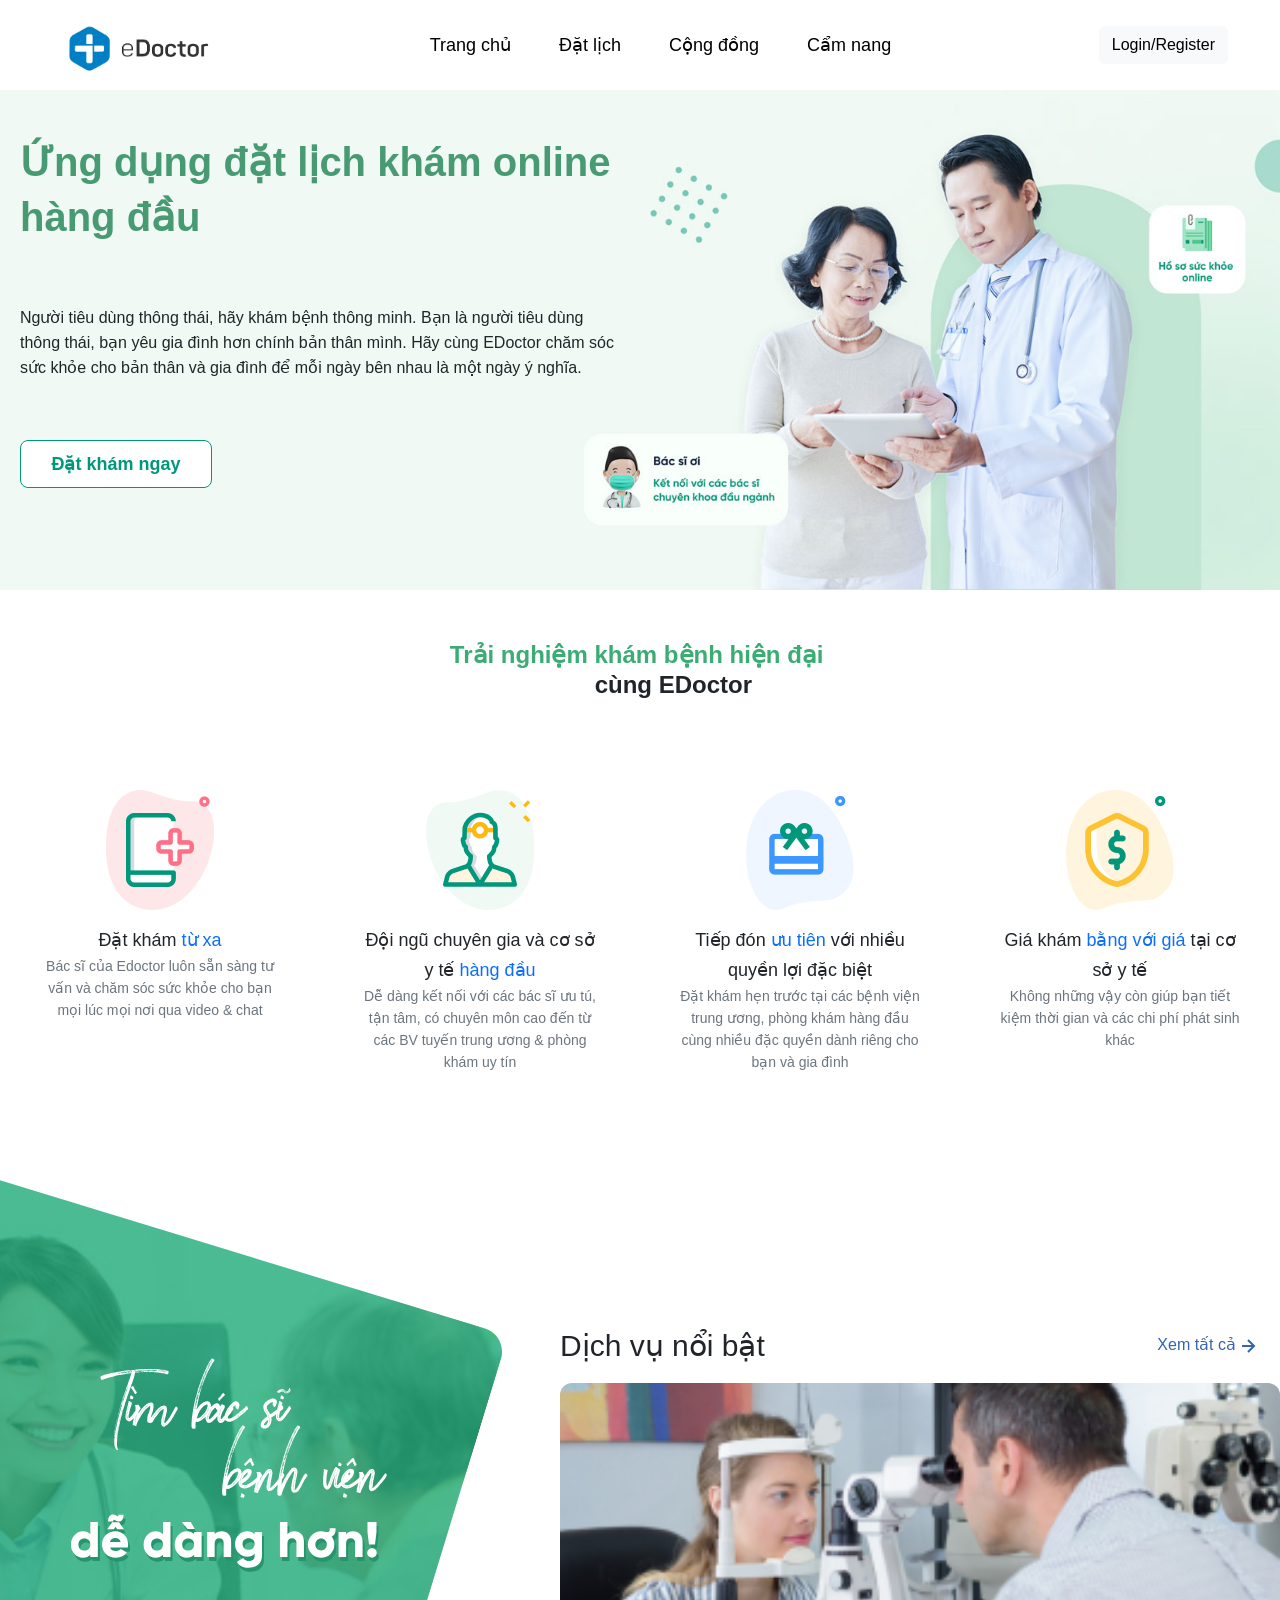
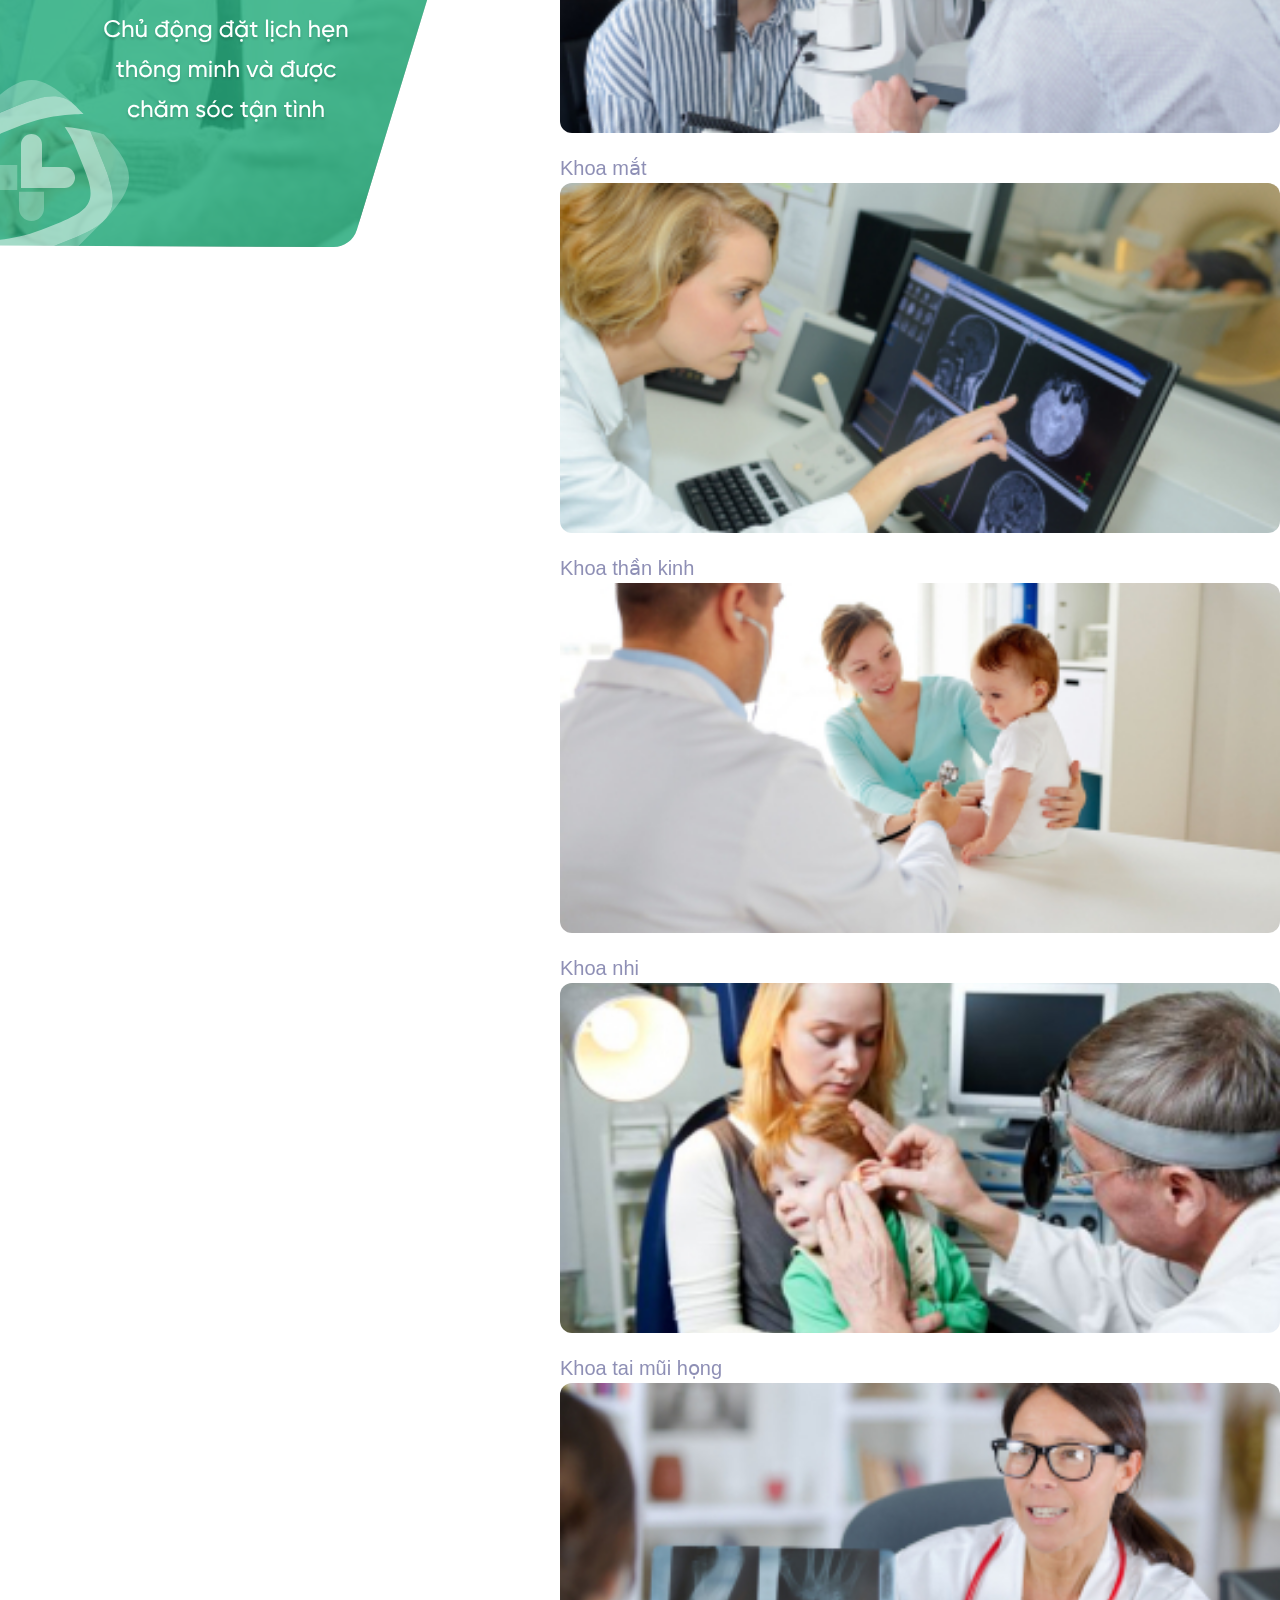
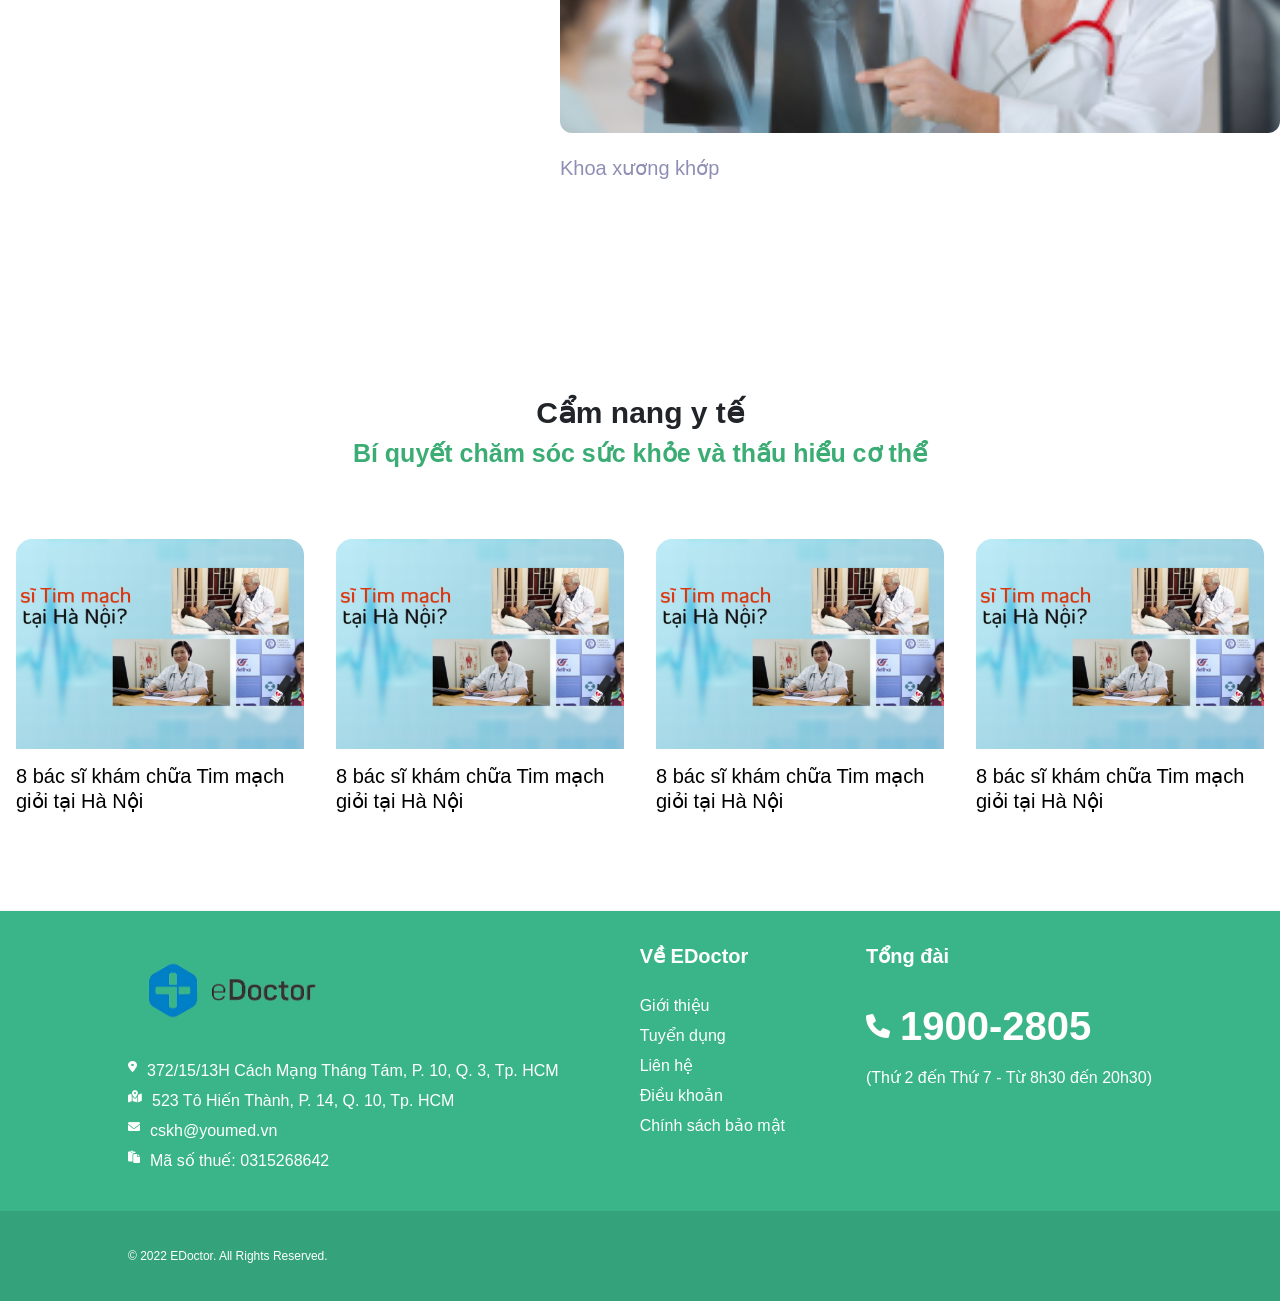
==== index.html @ 8b1d4ea9 "upload bill" ====
<!DOCTYPE html>
<html lang="en">

<head>
  <meta charset="UTF-8">
  <meta http-equiv="X-UA-Compatible" content="IE=edge">
  <meta name="viewport" content="width=device-width, initial-scale=1.0">
  <title></title>
  <link rel="stylesheet" href="">
  <link href="https://cdn.jsdelivr.net/npm/bootstrap@5.2.0-beta1/dist/css/bootstrap.min.css" rel="stylesheet"
    integrity="sha384-0evHe/X+R7YkIZDRvuzKMRqM+OrBnVFBL6DOitfPri4tjfHxaWutUpFmBp4vmVor" crossorigin="anonymous">
  <link rel="stylesheet" type="text/css" href="//cdn.jsdelivr.net/npm/slick-carousel@1.8.1/slick/slick.css" />
  <link rel="stylesheet" href="https://cdnjs.cloudflare.com/ajax/libs/font-awesome/6.0.0/css/all.min.css">
  <link rel="stylesheet" href="assets/css/style.css">
</head>


<body>

  <header>
    <nav class="navbar navbar-expand-lg navbar-dark bg-primary">
      <div class="container">
        <a class="navbar-brand" href="#"><img src="assets/images/logo.png" alt="Logo" class="img-fluid" /></a>
        <button class="navbar-toggler" type="button" data-bs-toggle="collapse" data-bs-target="#navbarNavDropdown"
          aria-controls="navbarNavDropdown" aria-expanded="false" aria-label="Toggle navigation">
          <span class="navbar-toggler-icon"></span>
        </button>
        <div class="collapse navbar-collapse" id="navbarNavDropdown">
          <ul class="navbar-nav mx-auto">
            <li class="nav-item">
              <a class="nav-link" href="index.html">Trang chủ</a>
            </li>
            <li class="nav-item">
              <a href="#myModal" role="button" class="nav-link btn" data-bs-toggle="modal">Đặt lịch</a>
            </li>
            <li class="nav-item">
              <a class="nav-link" href="#">Cộng đồng</a>
            </li>
            <li class="nav-item">
              <a class="nav-link" href="news.html">Cẩm nang</a>
            </li>
          </ul>
          <div class="d-flex">

            <button type="button" class="btn btn-light ms-3 btn-success d-table my-5 mx-auto" data-bs-toggle="modal"
              data-bs-target="#ModalForm">
              Login/Register
            </button>


            <!-- Modal Form -->
            <div class="modal fade" id="ModalForm" tabindex="-1" aria-hidden="true">
              <div class="modal-dialog modal-dialog-centered">
                <div class="modal-content">
                  <!-- Login Form -->
                  <ul class="nav nav-tabs">
                    <li class="nav-item">
                      <a class="nav-link active" data-bs-toggle="tab" href="#home">
                        Login</a>
                    </li>
                    <li class="nav-item">
                      <a class="nav-link" data-bs-toggle="tab" href="#profile">
                        Register</a>
                    </li>
                  </ul>
                  <div class="tab-content">
                    <div class="tab-pane active" id="home">
                      <form action="">
                        <div class="modal-header">
                          <button type="button" class="btn-close" data-bs-dismiss="modal" aria-label="Close"></button>
                        </div>
                        <div class="modal-body">
                          <div class="mb-3">
                            <label for="Username">Username<span class="text-danger">*</span></label>
                            <input type="text" name="username" class="form-control" id="Username"
                              placeholder="Enter Username">
                          </div>

                          <div class="mb-3">
                            <label for="Password">Password<span class="text-danger">*</span></label>
                            <input type="password" name="password" class="form-control" id="Password"
                              placeholder="Enter Password">
                          </div>
                          <div class="mb-3">
                            <input class="form-check-input" type="checkbox" value="" id="remember" required>
                            <label class="form-check-label" for="remember">Remember Me</label>
                            <a href="#" class="float-end">Forgot Password</a>
                          </div>
                        </div>
                        <div class="modal-footer pt-4">
                          <button type="button" class="btn btn-success mx-auto w-100">Login</button>
                        </div>
                      </form>
                    </div>
                    <div class="tab-pane" id="profile">
                      <form action="">
                        <div class="modal-header">
                          <button type="button" class="btn-close" data-bs-dismiss="modal" aria-label="Close"></button>
                        </div>
                        <div class="modal-body">
                          <div class="mb-3">
                            <label for="Email">Email<span class="text-danger">*</span></label>
                            <input type="text" name="email" class="form-control" id="Email" placeholder="Enter Email">
                          </div>
                          <div class="mb-3">
                            <label for="Username">Username<span class="text-danger">*</span></label>
                            <input type="text" name="username" class="form-control" id="Username"
                              placeholder="Enter Username">
                          </div>

                          <div class="mb-3">
                            <label for="Password">Password<span class="text-danger">*</span></label>
                            <input type="password" name="password" class="form-control" id="Password"
                              placeholder="Enter Password">
                          </div>
                        </div>
                        <div class="modal-footer pt-4">
                          <button type="button" class="btn btn-success mx-auto w-100">Register</button>
                        </div>
                      </form>
                    </div>
                  </div>
                </div>
              </div>
            </div>
          </div>
        </div>
      </div>
      </div>
    </nav>
  </header>
  <div class="bs-example">
    <div id="myModal" class="modal fade" tabindex="-1">
      <div class="modal-dialog">
        <div class="modal-content">
          <form action="">
            <div class="modal-header">
              <h5 class="modal-title">Đăng ký khám</h5>
              <button type="button" class="btn-close" data-bs-dismiss="modal"></button>
            </div>
            <div class="modal-inner">
              <div class="modal-body">
                <div class="row">
                  <div class="col-12">
                    <div class="mb-3">
                      <div class="item-thumb">
                        <img src="assets/images/thumbnail-20210223031556.jpg" alt="">
                      </div>
                    </div>
                  </div>
                </div>
              </div>
              <div class="modal-body">
                <div class="row">
                  <div class="col-12">
                    <div class="mb-3">
                      <label class="form-label">Họ tên</label>
                      <input type="text" class="form-control">
                    </div>
                  </div>
                </div>
                <div class="row">
                  <div class="col-12">
                    <div class="mb-3">
                      <label class="form-label">Ngày sinh</label>
                      <input type="date" class="form-control">
                    </div>
                  </div>
                </div>
                <div class="row">
                  <div class="col-12">
                    <div class="mb-3">
                      <label class="form-label">Số điện thoại</label>
                      <input type="phone" class="form-control">
                    </div>
                  </div>
                </div>
                <div class="row">
                  <div class="col-6">
                    <div class="mb-3">
                      <label class="form-label">Ngày khám</label>
                      <select class="form-control">
                        <option value="Chuyên khoa 1">Chuyên khoa 1</option>
                        <option value="Chuyên khoa 1">Chuyên khoa 1</option>
                        <option value="Chuyên khoa 1">Chuyên khoa 1</option>
                      </select>
                    </div>
                  </div>
                  <div class="row">
                    <div class="col-6">
                      <div class="mb-3">
                        <label class="form-label">Chuyên khoa</label>
                        <input type="date" class="form-control">
                      </div>
                    </div>
                    <div class="col-6">
                      <div class="mb-3">
                        <label class="form-label">Thời gian khám</label>
                        <select class="form-control">
                          <option value="Buổi sáng">Buổi sáng</option>
                          <option value="Buổi chiều">Buổi chiều</option>
                          <option value="Buổi buổi tối">Buổi buổi tối</option>
                        </select>
                      </div>
                    </div>
                  </div>
                  <div class="modal-footer">
                    <button type="button" class="btn">Đặt lịch ngay</button>
                  </div>
                </div>
              </div>

            </div>
          </form>
        </div>
      </div>
    </div>
    <section class="masthead">
      <div class="container h-100">
        <div class="row h-100 align-items-center">
          <div class="col-12 text-center">
            <h1 class="fw-light">Ứng dụng đặt lịch khám
              online hàng đầu</h1>
            <p class="lead">Người tiêu dùng thông thái, hãy khám bệnh thông minh. Bạn là người tiêu dùng thông thái, bạn
              yêu gia đình hơn chính bản thân mình. Hãy cùng EDoctor chăm sóc sức khỏe cho bản thân và gia đình để mỗi
              ngày bên nhau là một ngày ý nghĩa.</p>
            <button type="button" class="ant-btn ant-btn-default btn-booking">
              <span> Đặt khám ngay</span>
            </button>
          </div>
        </div>
      </div>
    </section>
    <section class="section-v1">
      <div class="ttl">
        <h2><span>Trải nghiệm khám bệnh hiện đại </span>
          cùng EDoctor</h2>
      </div>
      <div class="container">
        <div class="row row-cols-4">
          <div class="col">
            <img src="assets/images/dat-kham.png" alt="">
            <h3>Đặt khám <span class="color">từ xa</span></h3>
            <div class="intro-description">
              Bác sĩ của Edoctor luôn sẵn sàng tư vấn và chăm sóc sức khỏe cho bạn mọi lúc mọi nơi qua video & chat
            </div>
          </div>
          <div class="col">
            <img src="assets/images/doi-ngu.png" alt="">
            <h3>Đội ngũ chuyên gia
              và cơ sở y tế <span class="color">hàng đầu</span></h3>
            <div class="intro-description">
              Dễ dàng kết nối với các bác sĩ ưu tú, tận tâm, có chuyên môn cao đến từ các BV tuyến trung ương & phòng
              khám
              uy tín
            </div>
          </div>
          <div class="col">
            <img src="assets/images//tiep-don.png" alt="">
            <h3>Tiếp đón <span class="color">ưu tiên</span>
              với nhiều quyền lợi đặc biệt</h3>
            <div class="intro-description">
              Đặt khám hẹn trước tại các bệnh viện trung ương, phòng khám hàng đầu cùng nhiều đặc quyền dành riêng cho
              bạn
              và gia đình
            </div>
          </div>
          <div class="col">
            <img src="assets/images/gia-kham.png" alt="">
            <h3>Giá khám <span class="color">bằng với giá</span>
              tại cơ sở y tế</h3>
            <div class="intro-description">
              Không những vậy còn giúp bạn tiết kiệm thời gian và các chi phí phát sinh khác
            </div>
          </div>
        </div>
      </div>
    </section>
    <section class="section-v2">
      <div class="section-img">
        <img src="assets/images/section3_ads.svg" alt="">
      </div>
      <div class="inner">
        <div class="ttl">
          <h3>Dịch vụ nổi bật</h3>
          <p><a href="">Xem tất cả<span><svg xmlns="http://www.w3.org/2000/svg" width="24" height="24"
                  style="fill: rgba(55, 99, 175, 1)">
                  <path d="m11.293 17.293 1.414 1.414L19.414 12l-6.707-6.707-1.414 1.414L15.586 11H6v2h9.586z"></path>
                </svg></span></a></p>
        </div>
        <div class="image-slider">

          <div class="image-item">
            <div class="image">
              <img src="assets/images/190150-chuyen-khoa-mat.jpg" alt="" />
            </div>
            <h3 class="image-title">Khoa mắt</h3>
          </div>
          <div class="image-item">
            <div class="image">
              <img src="assets/images/121042-than-kinh.jpg" alt="" />
            </div>
            <h3 class="image-title">Khoa thần kinh</h3>
          </div>
          <div class="image-item">
            <div class="image">
              <img src="assets/images/175620-nhi-khoa.jpg" alt="" />
            </div>
            <h3 class="image-title">Khoa nhi</h3>
          </div>
          <div class="image-item">
            <div class="image">
              <img src="assets/images/121146-tai-mui-hong.jpg" alt="" />
            </div>
            <h3 class="image-title">Khoa tai mũi họng</h3>
          </div>
          <div class="image-item">
            <div class="image">
              <img src="assets/images/120331-co-xuong-khop.jpg" alt="" />
            </div>
            <h3 class="image-title">Khoa xương khớp</h3>
          </div>
        </div>
      </div>

    </section>
    <div class="section-v3">
      <div class="container-fluid mt-3">
        <div class="ttl">
          <h2>
            Cẩm nang y tế
            <p>Bí quyết chăm sóc sức khỏe và thấu hiểu cơ thể</p>
          </h2>
        </div>
        <div class="row">
          <div class="col-sm-3 p-3 ">
            <div class="thumbnail">
              <a href="">
                <img src="assets/images/155421c-thao-7-1.jpg" alt="">
                <div class="caption">
                  <p>8 bác sĩ khám chữa Tim mạch giỏi tại Hà Nội</p>
                </div>
              </a>
            </div>
          </div>
          <div class="col-sm-3 p-3">
            <div class="thumbnail">
              <a href="">
                <img src="assets/images/155421c-thao-7-1.jpg" alt="">
                <div class="caption">
                  <p>8 bác sĩ khám chữa Tim mạch giỏi tại Hà Nội</p>
                </div>
              </a>
            </div>
          </div>
          <div class="col-sm-3 p-3">
            <div class="thumbnail">
              <a href="">
                <img src="assets/images/155421c-thao-7-1.jpg" alt="">
                <div class="caption">
                  <p>8 bác sĩ khám chữa Tim mạch giỏi tại Hà Nội</p>
                </div>
              </a>
            </div>
          </div>
          <div class="col-sm-3 p-3">
            <div class="thumbnail">
              <a href="">
                <img src="assets/images/155421c-thao-7-1.jpg" alt="">
                <div class="caption">
                  <p>8 bác sĩ khám chữa Tim mạch giỏi tại Hà Nội</p>
                </div>
              </a>
            </div>
          </div>
        </div>
      </div>
    </div>
    <!-- Footer -->
    <footer id="footer">
      <div class="container">
        <div class="inner">
          <div class="address">
            <div class="logo">
              <img src="assets/images/logo.png" alt="">
            </div>
            <div class="item_content">
              <ul>
                <li>
                  <i class="fa-solid fa-location-dot"></i>
                  <p>372/15/13H Cách Mạng Tháng Tám, P. 10, Q. 3, Tp. HCM</p>
                </li>
                <li>
                  <i class="fa-solid fa-map-location-dot"></i>
                  <p>523 Tô Hiến Thành, P. 14, Q. 10, Tp. HCM</p>
                </li>
                <li>
                  <i class="fa-solid fa-envelope"></i>
                  <p>cskh@youmed.vn</p>
                </li>
                <li>
                  <i class="fa-solid fa-paste"></i>
                  <p>Mã số thuế: 0315268642</p>
                </li>
              </ul>
            </div>
          </div>
          <div class="about_us">
            <div class="title">
              <h3>Về EDoctor</h3>
            </div>
            <ul>
              <li><a href="">Giới thiệu</a></li>
              <li><a href="">Tuyển dụng</a></li>
              <li><a href="">Liên hệ</a></li>
              <li><a href="">Điều khoản</a></li>
              <li><a href="">Chính sách bảo mật</a></li>
            </ul>
          </div>
          <div class="contact">
            <div class="hotline">
              <div class="title">
                <h3>Tổng đài</h3>
              </div>
              <div class="item_thumb">
                <i class="fa-solid fa-phone"></i>
                <p> 1900-2805 </p>
              </div>
              <div class="txt_desp">
                <p>(Thứ 2 đến Thứ 7 - Từ 8h30 đến 20h30)</p>
              </div>
            </div>
          </div>
        </div>
        <div class="copyright">
          <div class="inner">
            <div class="txt_desp">
              <p>© 2022 EDoctor. All Rights Reserved.</p>
            </div>
            <div class="item_thumb">
              <ul>
                <li>
                  <img src="https://youmed.vn/assets/images/bo-cong-thuong.svg" alt="">
                </li>
                <li>
                  <img
                    src="https://images.dmca.com/Badges/dmca-badge-w200-2x1-02.png?ID=a74b3497-ddcd-4860-89c3-fce83c39f12a"
                    alt="">
                </li>
              </ul>
            </div>
          </div>
        </div>
      </div>
    </footer>
    <!-- Footer -->
    <script src="https://cdn.jsdelivr.net/npm/bootstrap@5.2.0-beta1/dist/js/bootstrap.bundle.min.js"
      integrity="sha384-pprn3073KE6tl6bjs2QrFaJGz5/SUsLqktiwsUTF55Jfv3qYSDhgCecCxMW52nD2"
      crossorigin="anonymous"></script>
    <script type="text/javascript" src="//code.jquery.com/jquery-1.11.0.min.js"></script>
    <script type="text/javascript" src="//code.jquery.com/jquery-migrate-1.2.1.min.js"></script>
    <script type="text/javascript" src="//cdn.jsdelivr.net/npm/slick-carousel@1.8.1/slick/slick.min.js"></script>
    <script>
      $(document).ready(function () {
        $(".image-slider").slick({
          slidesToShow: 4,
          slidesToScroll: 1,
          infinite: true,
          arrows: false,
          draggable: false,
          dots: false,
          autoplay: true,
          responsive: [
            {
              breakpoint: 1025,
              settings: {
                slidesToShow: 3,
              },
            },
            {
              breakpoint: 480,
              settings: {
                slidesToShow: 1,
                arrows: false,
                infinite: false,
              },
            },
          ],
          // autoplay: true,
          // autoplaySpeed: 1000,
        });
      });
    </script>
</body>

</html>
---- assets/css/style.css ----
html, body, div, span, applet, object, iframe, h1, h2, h3, h4, h5, h6, p, blockquote, pre, a, abbr, acronym, address, big, cite, code, del, dfn, em, img, ins, kbd, q, s, samp, small, strike, strong, sub, sup, tt, var, b, u, i, center, dl, dt, dd, li, fieldset, form, label, legend, table, caption, tbody, tfoot, thead, tr, th, td, article, aside, canvas, details, embed, figure, figcaption, footer, header, hgroup, menu, nav, output, ruby, section, summary, time, mark, audio, video {
  margin: 0;
  padding: 0;
  border: 0;
  font: inherit;
  vertical-align: baseline;
}

article, aside, details, figcaption, figure, footer, header, hgroup, menu, nav, section {
  display: block;
}

body {
  line-height: 1;
}

blockquote, q {
  quotes: none;
}

blockquote:before, blockquote:after, q:before, q:after {
  content: '';
  content: none;
}

table {
  border-collapse: collapse;
  border-spacing: 0;
}

ul, ol {
  margin: 0;
  padding: 0;
}

/* automatic size vw */
/* automatic size vh */
/* text clamp */
/* anime In order */
.user-photo {
  width: 120px;
  border-radius: 100%;
  overflow: hidden;
  margin: 0 auto;
}

.container {
  max-width: 100%;
}

.bg-danger {
  background-color: #84b6a2 !important;
}

.navbar {
  max-height: 90px;
  background-color: #fff !important;
}

.img-fluid {
  width: 170px;
}

.navbar .container {
  max-width: 1200px;
}

.navbar-nav .nav-link,
.navbar-nav .show > .nav-link {
  font-size: 18px;
  color: black;
  padding: 0 24px !important;
}

.masthead {
  height: 100%;
  min-height: 500px;
  background-image: url("../../assets/images/banner.png");
  background-size: cover;
  background-position: center;
  background-repeat: no-repeat;
  margin-bottom: 50px;
}

.masthead .container {
  max-width: 1464px;
  width: 100%;
  display: -webkit-box;
  display: -ms-flexbox;
  display: flex;
  -webkit-box-orient: inherit;
  -webkit-box-direction: inherit;
      -ms-flex-direction: inherit;
          flex-direction: inherit;
  padding: 45px 20px;
}

.masthead .container .row .col-12 {
  display: -webkit-box;
  display: -ms-flexbox;
  display: flex;
  -webkit-box-orient: vertical;
  -webkit-box-direction: normal;
      -ms-flex-direction: column;
          flex-direction: column;
  -webkit-box-pack: center;
      -ms-flex-pack: center;
          justify-content: center;
  text-align: left !important;
}

.masthead .container .row .col-12 .fw-light {
  max-width: 600px;
  margin-bottom: 60px;
  color: #489a73;
  font-size: 40px;
  font-weight: 600 !important;
  line-height: 55px;
}

.masthead .container .row .col-12 .lead {
  max-width: 600px;
  margin-bottom: 60px;
  font-size: 16px;
  line-height: 25px;
  font-weight: 400;
}

.masthead .container .row .col-12 .btn-booking {
  width: 192px;
  height: 48px;
  border: 1px solid #00977b;
  -webkit-box-sizing: border-box;
          box-sizing: border-box;
  border-radius: 8px;
  padding: 12px 30px;
  font-weight: 700;
  background: #fff;
  font-size: 18px;
  line-height: 19px;
  -webkit-transition: all 350ms ease-out 0s;
  transition: all 350ms ease-out 0s;
  color: #00977b !important;
}

.masthead .container .row .col-12 .btn-booking:hover {
  border: 1px solid #00977b;
  background: #00977b;
  color: white !important;
}

.section-v1 {
  margin-bottom: 90px;
}

.section-v1 .ttl {
  text-align: center;
  margin-bottom: 90px;
}

.section-v1 .ttl h2 {
  font-weight: 700;
  font-size: 24px;
  line-height: 30px;
  white-space: pre-wrap;
  text-align: center;
  background-clip: text;
  margin-bottom: 87px;
}

.section-v1 .ttl h2 span {
  color: #3bad74;
}

.section-v1 .container {
  max-width: 1464px;
  width: 100%;
}

.section-v1 .container .row .col {
  display: -webkit-box;
  display: -ms-flexbox;
  display: flex;
  -webkit-box-orient: vertical;
  -webkit-box-direction: normal;
      -ms-flex-direction: column;
          flex-direction: column;
  -webkit-box-align: center;
      -ms-flex-align: center;
          align-items: center;
  text-align: center;
  padding: 0 40px;
}

.section-v1 .container .row .col img {
  max-width: 120px;
  max-height: 120px;
  margin-bottom: 15px;
}

.section-v1 .container .row .col h3 {
  font-size: 18px;
  line-height: 30px;
}

.section-v1 .container .row .col h3 .color {
  color: #0d6efd;
}

.section-v1 .container .row .col .intro-description {
  font-size: 14px;
  color: #6c757d;
  line-height: 22px;
}

.nav-tabs .nav-item .nav-link {
  font-size: 18px;
  font-weight: 600;
  color: #b8b3ac;
}

.nav-tabs .nav-item .nav-link.active {
  color: #01ad70;
}

/* slick slider */
.section-v2 {
  position: relative;
}

.section-v2 .section-img {
  position: absolute;
}

a {
  text-decoration: none;
}

img {
  display: block;
  max-width: 100%;
}

body,
input,
button,
textarea,
select {
  outline: none;
  font-size: 12px;
  line-height: 1.5;
  font-family: "Poppins", sans-serif;
}

input {
  line-height: normal;
}

button {
  cursor: pointer;
}

.section-v2 .inner {
  padding-bottom: 50px;
  margin: 0;
  width: 100%;
  padding-left: 560px;
  margin-bottom: 160px;
  padding-top: 160px;
}

.section-v2 .ttl {
  display: -webkit-box;
  display: -ms-flexbox;
  display: flex;
  -webkit-box-pack: justify;
      -ms-flex-pack: justify;
          justify-content: space-between;
  max-width: 700px;
  margin-bottom: 15px;
  -webkit-box-align: center;
      -ms-flex-align: center;
          align-items: center;
}

.section-v2 .ttl h3 {
  font-size: 30px;
  font-weight: 500;
}

.section-v2 .ttl p {
  font-size: 16px;
}

.section-v2 .ttl p a {
  color: #3763af;
}

.image {
  height: 350px;
  margin-bottom: 20px;
}

.image img {
  width: 100%;
  height: 100%;
  -o-object-fit: cover;
     object-fit: cover;
  border-radius: 12px;
}

.image-title {
  font-size: 20px;
  color: #8e8fb5;
}

.slick-initialized .slick-slide {
  margin: 0 10px;
}

.slick-arrow {
  position: absolute;
  top: 50%;
  -webkit-transform: translateY(-50%);
          transform: translateY(-50%);
  border: none;
  width: 50px;
  height: 50px;
  display: -webkit-box;
  display: -ms-flexbox;
  display: flex;
  -webkit-box-pack: center;
      -ms-flex-pack: center;
          justify-content: center;
  -webkit-box-align: center;
      -ms-flex-align: center;
          align-items: center;
  font-size: 20px;
  line-height: 1;
  z-index: 5;
  -webkit-transition: all 0.2s linear;
  transition: all 0.2s linear;
}

.slick-arrow:hover {
  background-color: #2cccff;
  color: white;
}

.slick-prev {
  left: 0;
}

.slick-next {
  right: 0;
}

.slick-dots {
  position: absolute;
  bottom: 0;
  left: 50%;
  -webkit-transform: translate(-50%, 0);
          transform: translate(-50%, 0);
  display: -webkit-box !important;
  display: -ms-flexbox !important;
  display: flex !important;
  -webkit-box-align: center;
      -ms-flex-align: center;
          align-items: center;
  -webkit-box-pack: center;
      -ms-flex-pack: center;
          justify-content: center;
  gap: 0 20px;
}

.slick-dots button {
  font-size: 0;
  width: 15px;
  height: 15px;
  border-radius: 100rem;
  background-color: #eee;
  border: none;
  outline: none;
  -webkit-transition: all 0.2s linear;
  transition: all 0.2s linear;
}

.slick-dots .slick-active button {
  background-color: #2cccff;
}

/* section v3 */
.section-v3 {
  max-width: 1464px;
  margin: 0 auto;
  width: 100%;
  margin-bottom: 80px;
}

.section-v3 .container-fluid .ttl {
  text-align: center;
}

.section-v3 .container-fluid .ttl h2 {
  font-size: 30px;
  font-weight: 600;
  line-height: 40px;
  margin-bottom: 50px;
}

.section-v3 .container-fluid .ttl h2 p {
  margin-bottom: 0;
  color: #3bad74;
  font-size: 25px;
}

.section-v3 .container-fluid .row .col-sm-3 .thumbnail img {
  width: 100%;
  height: 210px;
  -o-object-fit: cover;
     object-fit: cover;
  border-radius: 16px 16px 0px 0px;
  -ms-flex-negative: 0;
      flex-shrink: 0;
  margin-bottom: 15px;
}

.section-v3 .container-fluid .row .col-sm-3 .thumbnail .caption {
  font-size: 20px;
  line-height: 25px;
  color: #000;
  font-weight: 500;
}

#booking .container {
  display: -webkit-box;
  display: -ms-flexbox;
  display: flex;
  -webkit-box-pack: justify;
      -ms-flex-pack: justify;
          justify-content: space-between;
  margin-bottom: 80px;
}
@media (max-width: 1024px) {
  #booking .container {
    margin-bottom: get_pc(80);
  }
}
@media (max-width: 768px) {
  #booking .container {
    margin-bottom: get_sp(80);
    -webkit-box-orient: vertical;
    -webkit-box-direction: reverse;
        -ms-flex-direction: column-reverse;
            flex-direction: column-reverse;
  }
}
#booking .container .item_booking {
  padding: 100px 120px 0 0;
  width: 50%;
  text-align: left;
}
@media (max-width: 1024px) {
  #booking .container .item_booking {
    padding: get_pc(100) get_pc(120) 0 0;
  }
}
@media (max-width: 768px) {
  #booking .container .item_booking {
    text-align: center;
    width: 100%;
    padding: 0;
  }
}
#booking .container .item_booking .title {
  margin-bottom: 10px;
}
@media (max-width: 1024px) {
  #booking .container .item_booking .title {
    margin-bottom: get_pc(10);
  }
}
@media (max-width: 768px) {
  #booking .container .item_booking .title {
    margin-bottom: get_sp(10);
  }
}
#booking .container .item_booking .title h2 {
  text-transform: uppercase;
  font-weight: bold;
  font-size: 54px;
  line-height: 80px;
}
@media (max-width: 1024px) {
  #booking .container .item_booking .title h2 {
    font-size: get_pc(54);
    line-height: get_pc(80);
  }
}
@media (max-width: 768px) {
  #booking .container .item_booking .title h2 {
    font-size: get_sp(54);
    line-height: get_sp(80);
  }
}
#booking .container .item_booking .txt_desp {
  margin-bottom: 45px;
}
@media (max-width: 1024px) {
  #booking .container .item_booking .txt_desp {
    margin-bottom: get_pc(45);
  }
}
@media (max-width: 768px) {
  #booking .container .item_booking .txt_desp {
    margin-bottom: get_sp(45);
  }
}
#booking .container .item_booking .txt_desp p {
  line-height: 25px;
  font-size: 18px;
}
@media (max-width: 1024px) {
  #booking .container .item_booking .txt_desp p {
    line-height: get_pc(25);
    font-size: get_pc(18);
  }
}
@media (max-width: 768px) {
  #booking .container .item_booking .txt_desp p {
    line-height: get_sp(25);
    font-size: get_sp(18);
  }
}
#booking .container .item_booking .content {
  display: -webkit-box;
  display: -ms-flexbox;
  display: flex;
  -ms-flex-wrap: wrap;
      flex-wrap: wrap;
  -webkit-box-pack: justify;
      -ms-flex-pack: justify;
          justify-content: space-between;
  margin-bottom: 15px;
}
@media (max-width: 1024px) {
  #booking .container .item_booking .content {
    margin-bottom: get_pc(15);
  }
}
@media (max-width: 768px) {
  #booking .container .item_booking .content {
    margin-bottom: get_sp(15);
  }
}
#booking .container .item_booking .content .item_content {
  display: -webkit-box;
  display: -ms-flexbox;
  display: flex;
  margin-bottom: 25px;
  width: 48.8888%;
  padding: 20px;
  border-radius: 10px;
  -webkit-box-align: center;
      -ms-flex-align: center;
          align-items: center;
  -webkit-box-shadow: rgba(100, 100, 111, 0.2) 0px 7px 29px 0px;
          box-shadow: rgba(100, 100, 111, 0.2) 0px 7px 29px 0px;
}
@media (max-width: 1024px) {
  #booking .container .item_booking .content .item_content {
    margin-bottom: get_pc(25);
    padding: get_pc(20);
    border-radius: get_pc(10);
  }
}
@media (max-width: 768px) {
  #booking .container .item_booking .content .item_content {
    margin-bottom: get_sp(25);
    padding: get_sp(20);
    border-radius: get_sp(10);
  }
}
#booking .container .item_booking .content .item_content .item_thumb {
  background: #1a79e9;
  margin-right: 15px;
  padding: 8px;
  border-radius: 10px;
}
@media (max-width: 1024px) {
  #booking .container .item_booking .content .item_content .item_thumb {
    margin-right: get_pc(15);
    padding: get_pc(8);
    border-radius: get_pc(10);
  }
}
@media (max-width: 768px) {
  #booking .container .item_booking .content .item_content .item_thumb {
    margin-right: get_sp(15);
    padding: get_sp(8);
    border-radius: get_sp(10);
  }
}
#booking .container .item_booking .content .item_content .item_thumb img {
  width: 50px;
}
@media (max-width: 1024px) {
  #booking .container .item_booking .content .item_content .item_thumb img {
    width: get_pc(50);
  }
}
@media (max-width: 768px) {
  #booking .container .item_booking .content .item_content .item_thumb img {
    width: get_sp(50);
  }
}
#booking .container .item_booking .content .item_content .txt_desp {
  display: contents;
}
#booking .container .item_booking .content .item_content .txt_desp p {
  line-height: 25px;
  font-size: 18px;
  font-weight: 600;
}
@media (max-width: 1024px) {
  #booking .container .item_booking .content .item_content .txt_desp p {
    line-height: get_pc(25);
    font-size: get_pc(18);
  }
}
@media (max-width: 768px) {
  #booking .container .item_booking .content .item_content .txt_desp p {
    line-height: get_sp(25);
    font-size: get_sp(18);
  }
}
#booking .container .item_booking .btn {
  text-align: center;
}
#booking .container .item_booking .btn button {
  -webkit-appearance: none;
  background: -webkit-gradient(to right, #5396ec 0%, #83f0f0 50%, #16a2ac 100%);
  background: -webkit-gradient(linear, left top, right top, from(#5396ec), color-stop(50%, #83f0f0), to(#16a2ac));
  background: linear-gradient(to right, #5396ec 0%, #83f0f0 50%, #16a2ac 100%);
  background-size: 500%;
  border: none;
  border-radius: 40px;
  -webkit-box-shadow: rgba(0, 0, 0, 0.1) 0px 20px 25px -5px, rgba(0, 0, 0, 0.04) 0px 10px 10px -5px;
          box-shadow: rgba(0, 0, 0, 0.1) 0px 20px 25px -5px, rgba(0, 0, 0, 0.04) 0px 10px 10px -5px;
  color: white;
  cursor: pointer;
  font: 1.5em Raleway, sans-serif;
  -webkit-font-smoothing: antialiased;
  -moz-osx-font-smoothing: grayscale;
  height: 70px;
  letter-spacing: 1.5;
  outline: none;
  -webkit-tap-highlight-color: transparent;
  -webkit-user-select: none;
  -moz-user-select: none;
  -ms-user-select: none;
  user-select: none;
  width: 20rem;
}
#booking .container .item_booking .btn button:hover {
  animation-name: gradient;
  -webkit-animation-name: gradient;
  animation-duration: 2s;
  -webkit-animation-duration: s;
  animation-iteration-count: 1;
  -webkit-animation-iteration-count: 1;
  animation-fill-mode: forwards;
  -webkit-animation-fill-mode: forwards;
}
@-webkit-keyframes gradient {
  from {
    background-position: 0% 50%;
  }
  to {
    background-position: 100%;
  }
}
@keyframes gradient {
  from {
    background-position: 0% 50%;
  }
  to {
    background-position: 100%;
  }
}
#booking .container .item_booking .btn button a {
  color: #fff;
  font-size: 24px;
  font-weight: 600;
}
@media (max-width: 1024px) {
  #booking .container .item_booking .btn button a {
    font-size: get_pc(24);
  }
}
@media (max-width: 768px) {
  #booking .container .item_booking .btn button a {
    font-size: get_sp(24);
  }
}

footer#footer .container {
  border-top: 1px solid #f3f5f9;
  background-color: #3ab58a;
  padding: 30px 0 0;
  color: #fff;
}
footer#footer .container > .inner {
  max-width: 80%;
  display: -webkit-box;
  display: -ms-flexbox;
  display: flex;
  margin: 0 auto;
  -webkit-box-pack: justify;
      -ms-flex-pack: justify;
          justify-content: space-between;
  text-align: left;
}
footer#footer .container > .inner .address {
  margin-bottom: 30px;
}
footer#footer .container > .inner .address .logo {
  margin-bottom: 30px;
}
footer#footer .container > .inner .address .logo img {
  width: 204px;
  -o-object-fit: cover;
     object-fit: cover;
  height: 90px;
}
footer#footer .container > .inner .address .item_content ul li {
  display: -webkit-box;
  display: -ms-flexbox;
  display: flex;
  margin-bottom: 10px;
}
footer#footer .container > .inner .address .item_content ul li i {
  margin-right: 10px;
  color: #fff;
}
footer#footer .container > .inner .address .item_content ul li p {
  color: #4b566b;
  font-size: 16px;
  line-height: 20px;
  color: #fff;
}
footer#footer .container > .inner .about_us {
  margin-bottom: 30px;
}
footer#footer .container > .inner .about_us .title {
  margin-bottom: 25px;
}
footer#footer .container > .inner .about_us .title h3 {
  font-size: 20px;
  line-height: 30px;
  font-weight: 600;
}
footer#footer .container > .inner .about_us ul li {
  margin-bottom: 10px;
  list-style: none;
}
footer#footer .container > .inner .about_us ul li a {
  color: #fff;
  font-size: 16px;
  line-height: 20px;
}
footer#footer .container > .inner .contact {
  margin-bottom: 30px;
}
footer#footer .container > .inner .contact .hotline {
  margin-bottom: 25px;
}
footer#footer .container > .inner .contact .hotline .title {
  margin-bottom: 25px;
}
footer#footer .container > .inner .contact .hotline .title h3 {
  font-size: 20px;
  line-height: 30px;
  font-weight: 600;
}
footer#footer .container > .inner .contact .hotline .item_thumb {
  display: -webkit-box;
  display: -ms-flexbox;
  display: flex;
  -webkit-box-align: center;
      -ms-flex-align: center;
          align-items: center;
  margin-bottom: 10px;
}
footer#footer .container > .inner .contact .hotline .item_thumb i {
  color: #fff;
  font-size: 24px;
  margin-right: 10px;
}
footer#footer .container > .inner .contact .hotline .item_thumb p {
  font-size: 40px;
  font-weight: bold;
  color: #fff;
}
footer#footer .container > .inner .contact .hotline .txt_desp p {
  font-size: 16px;
  color: #fff;
}
footer#footer .container .copyright {
  padding: 25px 0;
  background-color: #34a37c;
}
footer#footer .container .copyright .inner {
  display: -webkit-box;
  display: -ms-flexbox;
  display: flex;
  -webkit-box-pack: justify;
      -ms-flex-pack: justify;
          justify-content: space-between;
  max-width: 80%;
  margin: 0 auto;
  -webkit-box-align: center;
      -ms-flex-align: center;
          align-items: center;
}
footer#footer .container .copyright .inner .txt_desp p {
  font-size: 12px;
  color: #fff;
}
footer#footer .container .copyright .inner .item_thumb ul {
  display: -webkit-box;
  display: -ms-flexbox;
  display: flex;
}
footer#footer .container .copyright .inner .item_thumb ul li {
  margin-right: 10px;
  list-style: none;
}
footer#footer .container .copyright .inner .item_thumb ul li img {
  height: 40px;
}

.bs-example .modal .modal-dialog {
  max-width: 1000px !important;
}
.bs-example .modal .modal-dialog .modal-content {
  background: linear-gradient(22deg, #020024 0%, #51b587 0%, #fff9f9 100%);
}
.bs-example .modal .modal-dialog .modal-inner {
  display: -webkit-box;
  display: -ms-flexbox;
  display: flex;
}
.bs-example .modal .modal-dialog .modal-inner .modal-body {
  width: 50%;
}
.bs-example .modal .modal-dialog .modal-inner .modal-body .row .col-12 .mb-3 .item-thumb {
  max-width: 515px;
  width: 100%;
}
.bs-example .modal .modal-dialog .modal-inner .modal-body .modal-footer .btn {
  background-color: #02940c;
  color: #fff;
}
.bs-example .modal .modal-dialog .modal-inner .modal-body .modal-footer .btn:hover {
  border-color: #02940c;
  -webkit-box-shadow: 0 14px 28px #0c814bcc;
          box-shadow: 0 14px 28px #0c814bcc;
}

.news > .inner {
  max-width: 1200px;
  width: 88.88%;
  margin: 0 auto 80px;
  padding: 5% 30px 0;
}
.news > .inner .ttl {
  text-align: left;
  margin-bottom: 30px;
}
.news > .inner .ttl h3 {
  font-size: 20px;
  text-transform: uppercase;
  text-decoration: underline;
  text-underline-offset: 3px;
  color: red;
}
.news > .inner .list_item {
  list-style: none;
}
.news > .inner .list_item .item_content {
  padding: 20px 0;
  border-bottom: 1px solid #dddddd;
}
.news > .inner .list_item .item_content a {
  display: -webkit-box;
  display: -ms-flexbox;
  display: flex;
}
.news > .inner .list_item .item_content a img {
  width: 160px;
  -o-object-fit: cover;
     object-fit: cover;
  height: 110px;
  margin-right: 15px;
}
.news > .inner .list_item .item_content a p {
  color: #000;
  font-size: 20px;
  line-height: 30px;
}
.news > .inner .list_item .item_content:first-child {
  border-top: 1px solid #dddddd;
}

#wrapper.new_detail > .inner {
  max-width: 1200px;
  width: 88.88%;
  margin: 0 auto 80px;
  padding: 5% 30px 0;
}
#wrapper.new_detail > .inner .ttl {
  text-align: left;
  margin-bottom: 30px;
}
#wrapper.new_detail > .inner .ttl h3 {
  font-size: 34px;
  font-weight: 600;
}
#wrapper.new_detail > .inner .txt_desp {
  text-align: left;
  line-height: 25px;
}
#wrapper.new_detail > .inner .txt_desp img {
  width: 100%;
  margin-bottom: 30px;
}
#wrapper.new_detail > .inner .txt_desp p {
  font-size: 16px;
  line-height: 30px;
}
#wrapper.new_detail > .inner .txt_desp h4 {
  font-weight: 600;
}
#wrapper.new_detail > .inner .txt_desp h3, #wrapper.new_detail > .inner .txt_desp h2, #wrapper.new_detail > .inner .txt_desp strong {
  font-size: 18px;
  font-weight: 600;
  line-height: 35px;
}
#wrapper.new_detail > .inner .txt_desp ul {
  line-height: 24px;
  list-style: disc;
  margin-left: 30px;
}

#wrapper.appointment .inner {
  max-width: 1200px;
  width: 100%;
  margin: 0 auto;
  padding-top: 5%;
}
#wrapper.appointment .inner .list-item {
  list-style: none;
  display: -webkit-box;
  display: -ms-flexbox;
  display: flex;
  -ms-flex-wrap: wrap;
      flex-wrap: wrap;
  overflow-y: scroll;
  overflow: hidden;
  overflow: scroll;
  flex-wrap: wrap;
  height: 650px;
  overflow-x: hidden;
}
#wrapper.appointment .inner .list-item .item {
  border: 1px solid #dddd;
  margin: 20px 0 0 20px;
}
#wrapper.appointment .inner .list-item .item .txt-content {
  border-bottom: 1px solid #dddd;
  padding: 25px;
  background: aliceblue;
}
#wrapper.appointment .inner .list-item .item .txt-content p {
  font-size: 14px;
  line-height: 25px;
}
#wrapper.appointment .inner .list-item .item .txt-content p.number {
  font-weight: 600;
  font-size: 16px;
  margin-bottom: 10px;
}
#wrapper.appointment .inner .list-item .item .button {
  display: -webkit-box;
  display: -ms-flexbox;
  display: flex;
  -webkit-box-pack: center;
      -ms-flex-pack: center;
          justify-content: center;
  background-color: #dddd;
}
#wrapper.appointment .inner .list-item .item .button button {
  border: none;
  background: none;
  padding: 8px 15px;
}

.bill > .inner {
  max-width: 1200px;
  width: 88.88%;
  margin: 0 auto 80px;
  padding: 5% 30px 0;
}
.bill > .inner .navbar {
  display: -webkit-box;
  display: -ms-flexbox;
  display: flex;
  -webkit-box-pack: end;
      -ms-flex-pack: end;
          justify-content: end;
}
.bill > .inner .navbar .search {
  padding: 5px;
}
.bill > .inner .navbar .add {
  padding: 5px;
}
.bill > .inner .navbar .upload {
  padding: 5px;
}
.bill > .inner .list-bill .list-item .table-bordered tr, .bill > .inner .list-bill .list-item .table-bordered th, .bill > .inner .list-bill .list-item .table-bordered td {
  border: 1px solid #dddd;
}
.bill > .inner .list-bill .list-item .table-bordered thead {
  background-color: #3e8bbf;
}
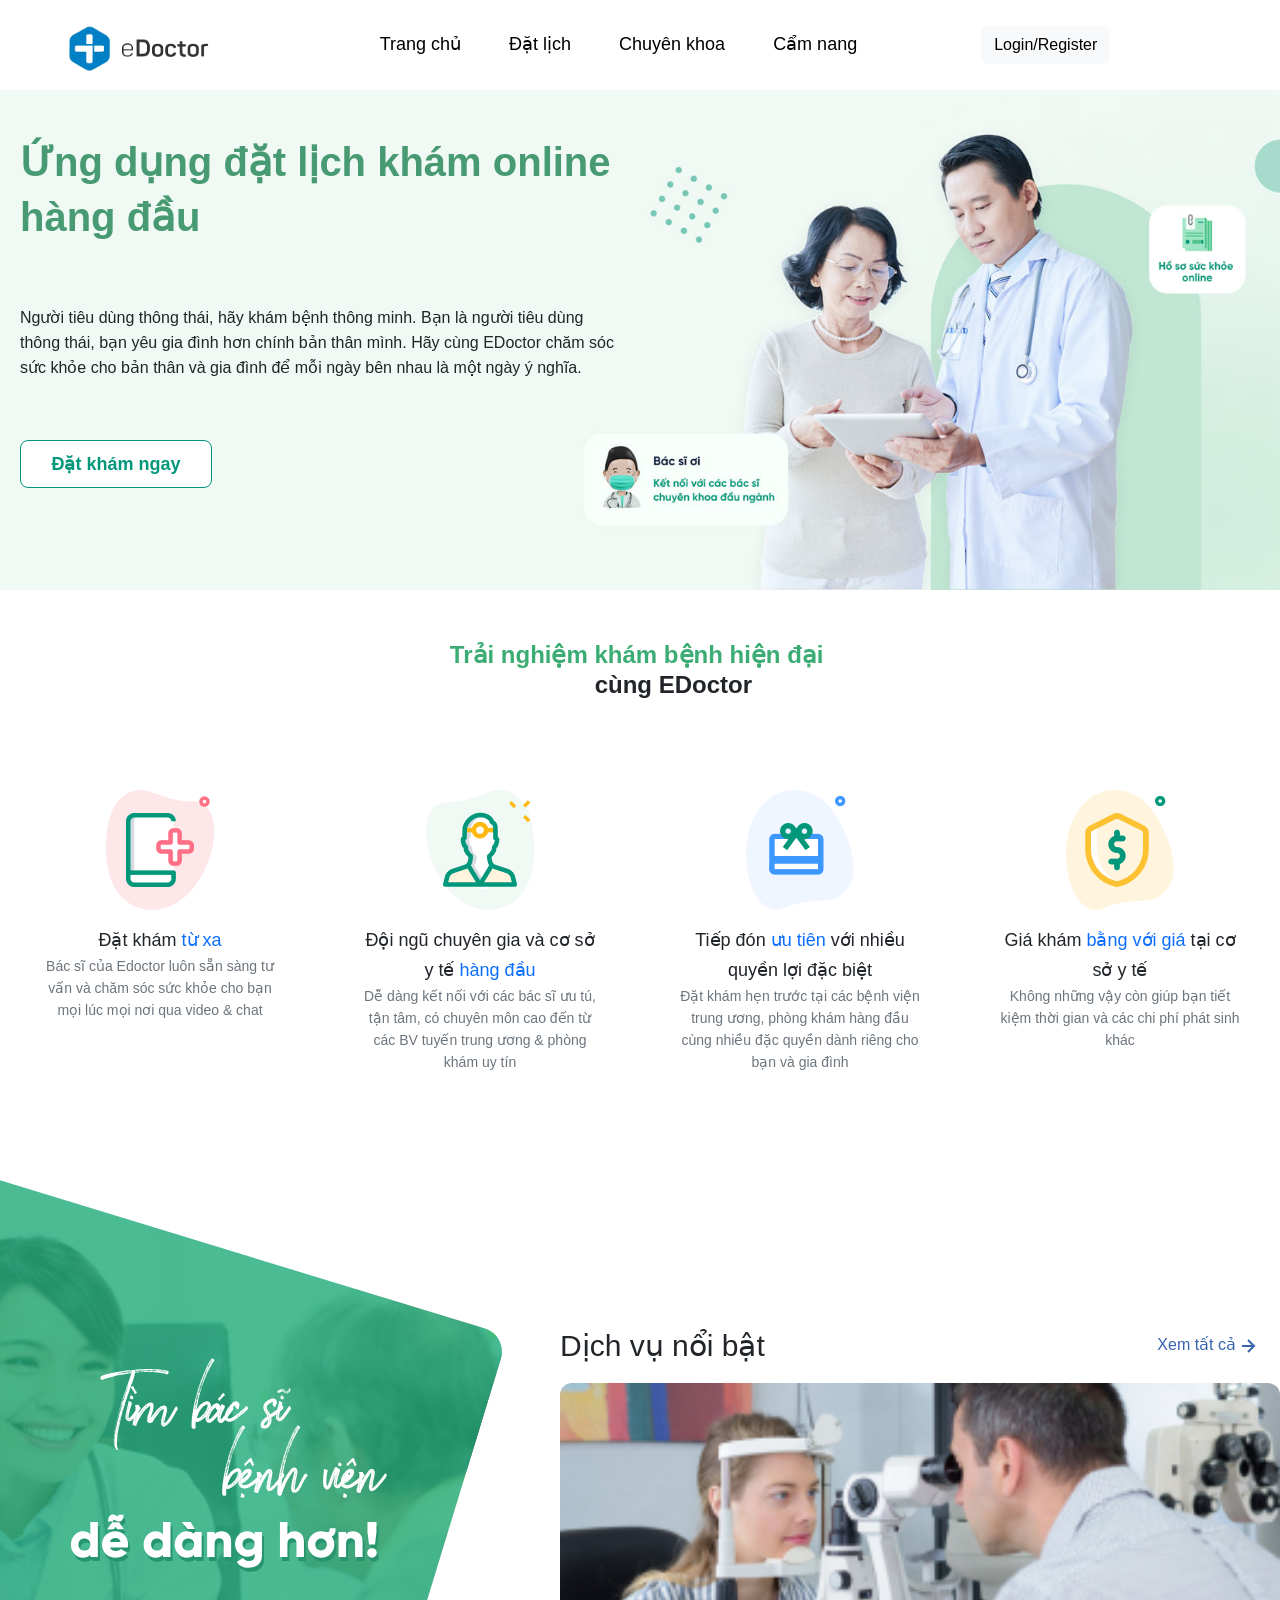
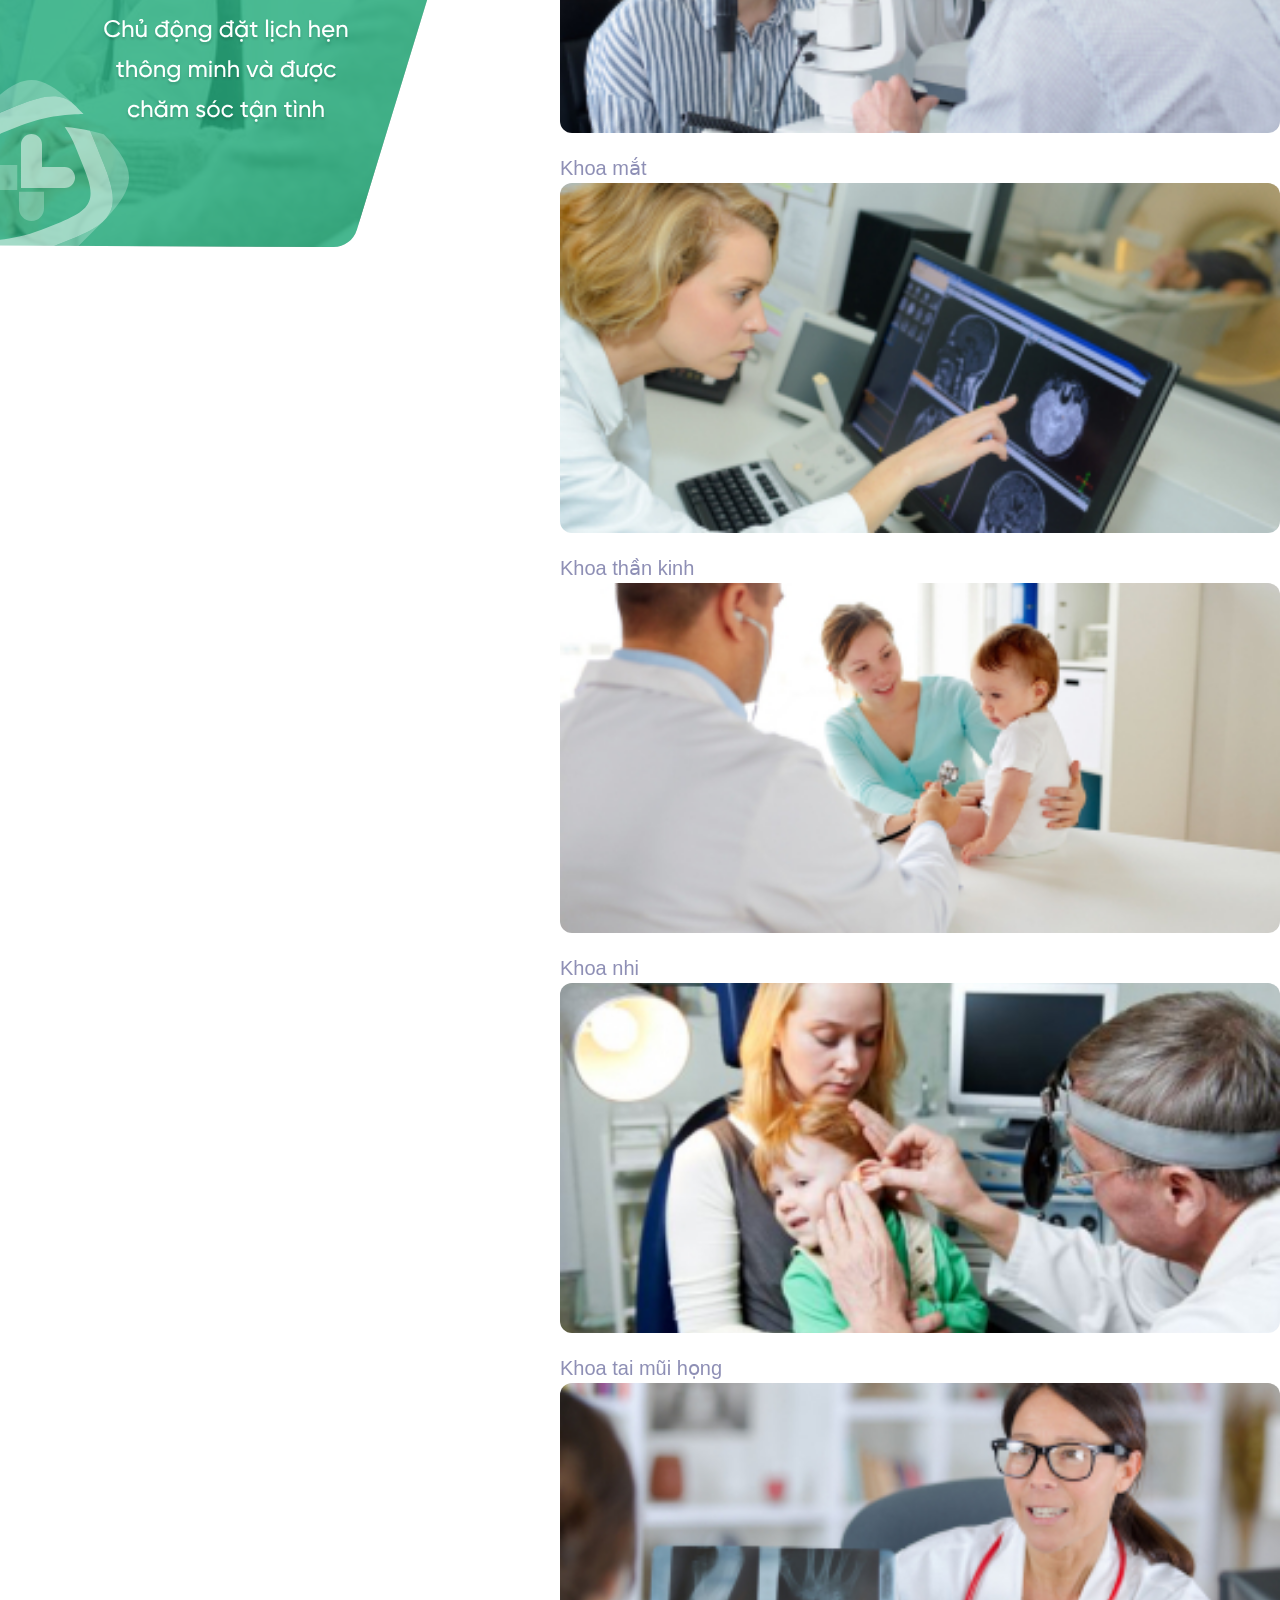
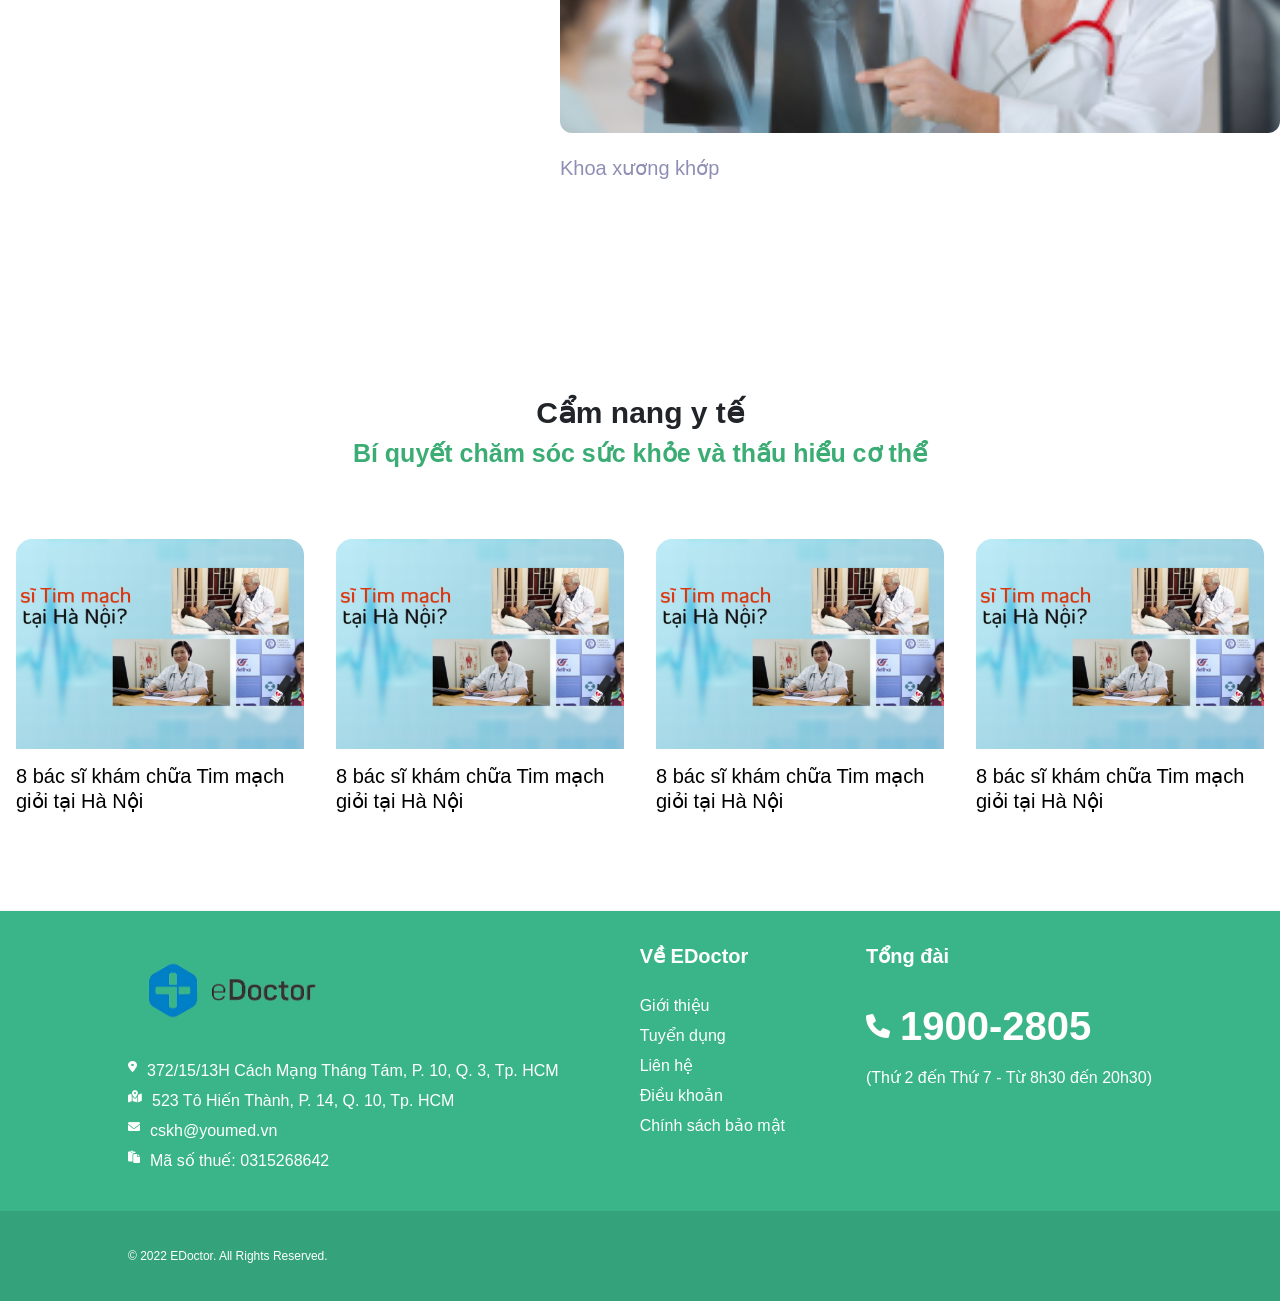
==== commit af492403: "upload specialist" ====
--- a/index.html
+++ b/index.html
@@ -34,96 +34,116 @@
               <a href="#myModal" role="button" class="nav-link btn" data-bs-toggle="modal">Đặt lịch</a>
             </li>
             <li class="nav-item">
-              <a class="nav-link" href="#">Cộng đồng</a>
+              <a class="nav-link" href="specialist.html">Chuyên khoa</a>
             </li>
             <li class="nav-item">
               <a class="nav-link" href="news.html">Cẩm nang</a>
             </li>
+            <li  class="nav-item">
+
+                <button type="button" class="btn btn-light ms-3 btn-success d-table my-5 mx-auto" data-bs-toggle="modal"
+                  data-bs-target="#ModalForm">
+                  Login/Register
+                </button>
+                <div class="modal fade" id="ModalForm" tabindex="-1" aria-hidden="true">
+                  <div class="modal-dialog modal-dialog-centered">
+                    <div class="modal-content">
+                      <!-- Login Form -->
+                      <ul class="nav nav-tabs">
+                        <li class="nav-item">
+                          <a class="nav-link active" data-bs-toggle="tab" href="#home">
+                            Login</a>
+                        </li>
+                        <li class="nav-item">
+                          <a class="nav-link" data-bs-toggle="tab" href="#profile">
+                            Register</a>
+                        </li>
+                      </ul>
+                      <div class="tab-content">
+                        <div class="tab-pane active" id="home">
+                          <form action="">
+                            <div class="modal-header">
+                              <button type="button" class="btn-close" data-bs-dismiss="modal" aria-label="Close"></button>
+                            </div>
+                            <div class="modal-body">
+                              <div class="mb-3">
+                                <label for="Username">Username<span class="text-danger">*</span></label>
+                                <input type="text" name="username" class="form-control" id="Username"
+                                  placeholder="Enter Username">
+                              </div>
+      
+                              <div class="mb-3">
+                                <label for="Password">Password<span class="text-danger">*</span></label>
+                                <input type="password" name="password" class="form-control" id="Password"
+                                  placeholder="Enter Password">
+                              </div>
+                              <div class="mb-3">
+                                <input class="form-check-input" type="checkbox" value="" id="remember" required>
+                                <label class="form-check-label" for="remember">Remember Me</label>
+                                <a href="#" class="float-end">Forgot Password</a>
+                              </div>
+                            </div>
+                            <div class="modal-footer pt-4">
+                              <button type="button" class="btn btn-success mx-auto w-100">Login</button>
+                            </div>
+                          </form>
+                        </div>
+                        <div class="tab-pane" id="profile">
+                          <form action="">
+                            <div class="modal-header">
+                              <button type="button" class="btn-close" data-bs-dismiss="modal" aria-label="Close"></button>
+                            </div>
+                            <div class="modal-body">
+                              <div class="mb-3">
+                                <label for="Email">Email<span class="text-danger">*</span></label>
+                                <input type="text" name="email" class="form-control" id="Email" placeholder="Enter Email">
+                              </div>
+                              <div class="mb-3">
+                                <label for="Username">Username<span class="text-danger">*</span></label>
+                                <input type="text" name="username" class="form-control" id="Username"
+                                  placeholder="Enter Username">
+                              </div>
+      
+                              <div class="mb-3">
+                                <label for="Password">Password<span class="text-danger">*</span></label>
+                                <input type="password" name="password" class="form-control" id="Password"
+                                  placeholder="Enter Password">
+                              </div>
+                            </div>
+                            <div class="modal-footer pt-4">
+                              <button type="button" class="btn btn-success mx-auto w-100">Register</button>
+                            </div>
+                          </form>
+                        </div>
+                      </div>
+                    </div>
+                  </div>
+                </div>
+                <ul class="dropdown">
+                  <li class="dropdown_item">
+                      <a href="appointment.html">
+                          Lịch hẹn
+                      </a>
+                  </li>
+                  <li class="dropdown_item">
+                      <a href="">
+                          Sua tai khoan
+                      </a>
+                  </li>
+                  <li class="dropdown_item">
+                      <a href="">
+                          Đổi mật khẩu
+                      </a>
+                  </li>
+                  <li class="dropdown_item">
+                      <a href="">
+                          Đăng xuất
+                      </a>
+                  </li>
+              </ul>
+            </li>
           </ul>
-          <div class="d-flex">
-
-            <button type="button" class="btn btn-light ms-3 btn-success d-table my-5 mx-auto" data-bs-toggle="modal"
-              data-bs-target="#ModalForm">
-              Login/Register
-            </button>
-
-
-            <!-- Modal Form -->
-            <div class="modal fade" id="ModalForm" tabindex="-1" aria-hidden="true">
-              <div class="modal-dialog modal-dialog-centered">
-                <div class="modal-content">
-                  <!-- Login Form -->
-                  <ul class="nav nav-tabs">
-                    <li class="nav-item">
-                      <a class="nav-link active" data-bs-toggle="tab" href="#home">
-                        Login</a>
-                    </li>
-                    <li class="nav-item">
-                      <a class="nav-link" data-bs-toggle="tab" href="#profile">
-                        Register</a>
-                    </li>
-                  </ul>
-                  <div class="tab-content">
-                    <div class="tab-pane active" id="home">
-                      <form action="">
-                        <div class="modal-header">
-                          <button type="button" class="btn-close" data-bs-dismiss="modal" aria-label="Close"></button>
-                        </div>
-                        <div class="modal-body">
-                          <div class="mb-3">
-                            <label for="Username">Username<span class="text-danger">*</span></label>
-                            <input type="text" name="username" class="form-control" id="Username"
-                              placeholder="Enter Username">
-                          </div>
-
-                          <div class="mb-3">
-                            <label for="Password">Password<span class="text-danger">*</span></label>
-                            <input type="password" name="password" class="form-control" id="Password"
-                              placeholder="Enter Password">
-                          </div>
-                          <div class="mb-3">
-                            <input class="form-check-input" type="checkbox" value="" id="remember" required>
-                            <label class="form-check-label" for="remember">Remember Me</label>
-                            <a href="#" class="float-end">Forgot Password</a>
-                          </div>
-                        </div>
-                        <div class="modal-footer pt-4">
-                          <button type="button" class="btn btn-success mx-auto w-100">Login</button>
-                        </div>
-                      </form>
-                    </div>
-                    <div class="tab-pane" id="profile">
-                      <form action="">
-                        <div class="modal-header">
-                          <button type="button" class="btn-close" data-bs-dismiss="modal" aria-label="Close"></button>
-                        </div>
-                        <div class="modal-body">
-                          <div class="mb-3">
-                            <label for="Email">Email<span class="text-danger">*</span></label>
-                            <input type="text" name="email" class="form-control" id="Email" placeholder="Enter Email">
-                          </div>
-                          <div class="mb-3">
-                            <label for="Username">Username<span class="text-danger">*</span></label>
-                            <input type="text" name="username" class="form-control" id="Username"
-                              placeholder="Enter Username">
-                          </div>
-
-                          <div class="mb-3">
-                            <label for="Password">Password<span class="text-danger">*</span></label>
-                            <input type="password" name="password" class="form-control" id="Password"
-                              placeholder="Enter Password">
-                          </div>
-                        </div>
-                        <div class="modal-footer pt-4">
-                          <button type="button" class="btn btn-success mx-auto w-100">Register</button>
-                        </div>
-                      </form>
-                    </div>
-                  </div>
-                </div>
-              </div>
-            </div>
-          </div>
+          
         </div>
       </div>
       </div>
--- a/assets/css/style.css
+++ b/assets/css/style.css
@@ -69,7 +69,7 @@
 .navbar-nav .show > .nav-link {
   font-size: 18px;
   color: black;
-  padding: 0 24px !important;
+  padding: 5px 24px !important;
 }
 
 .masthead {
@@ -704,6 +704,40 @@
   }
 }
 
+.navbar-nav .nav-item .btn-light {
+  margin: 0 !important;
+  margin-left: 100px !important;
+}
+.navbar-nav .nav-item .dropdown {
+  border: 1px solid #dddddd;
+  display: none;
+  position: absolute;
+  background-color: #ffff;
+  list-style: none;
+  margin-left: 100px !important;
+}
+.navbar-nav .nav-item .dropdown .dropdown_item {
+  border-bottom: 1px solid #dddddd;
+  padding: 10px 20px;
+}
+.navbar-nav .nav-item .dropdown .dropdown_item a {
+  font-size: 18px;
+  color: #9d9d9d;
+}
+.navbar-nav .nav-item .dropdown .dropdown_item a:hover {
+  color: #000;
+}
+.navbar-nav .nav-item .dropdown .dropdown_item:last-child {
+  border-bottom: 0;
+}
+.navbar-nav .nav-item .dropdown .dropdown_item:hover {
+  background-color: #babebe;
+  color: white;
+}
+.navbar-nav .nav-item:hover .dropdown {
+  display: block;
+}
+
 footer#footer .container {
   border-top: 1px solid #f3f5f9;
   background-color: #3ab58a;
@@ -1026,12 +1060,396 @@
 .bill > .inner .navbar .add {
   padding: 5px;
 }
-.bill > .inner .navbar .upload {
-  padding: 5px;
-}
-.bill > .inner .list-bill .list-item .table-bordered tr, .bill > .inner .list-bill .list-item .table-bordered th, .bill > .inner .list-bill .list-item .table-bordered td {
+.bill > .inner .navbar .add .modal-title {
+  font-size: 18px;
+  text-transform: uppercase;
+  color: #297bc3;
+  font-weight: 500;
+}
+.bill > .inner .search-bill {
+  margin-bottom: 30px;
+}
+.bill > .inner .search-bill .ttl {
+  font-size: 18px;
+  text-transform: uppercase;
+  color: #0c5886;
+  display: -webkit-box;
+  display: -ms-flexbox;
+  display: flex;
+  -webkit-box-align: center;
+      -ms-flex-align: center;
+          align-items: center;
+  margin-bottom: 8px;
+}
+.bill > .inner .search-bill .container {
+  padding: 40px 0;
+  background-color: aliceblue;
+}
+.bill > .inner .search-bill .container form {
+  display: -webkit-box;
+  display: -ms-flexbox;
+  display: flex;
+  -webkit-box-align: center;
+      -ms-flex-align: center;
+          align-items: center;
+}
+.bill > .inner .search-bill .container form .form {
+  display: -webkit-box;
+  display: -ms-flexbox;
+  display: flex;
+  padding: 0 60px;
+  font-size: 14px;
+  line-height: 25px;
+  -ms-flex-wrap: wrap;
+      flex-wrap: wrap;
+  width: 80%;
+}
+.bill > .inner .search-bill .container form .form .name, .bill > .inner .search-bill .container form .form .status, .bill > .inner .search-bill .container form .form .number, .bill > .inner .search-bill .container form .form .date {
+  display: -webkit-box;
+  display: -ms-flexbox;
+  display: flex;
+  -webkit-box-orient: vertical;
+  -webkit-box-direction: normal;
+      -ms-flex-direction: column;
+          flex-direction: column;
+  margin: 0 50px 10px 0;
+}
+.bill > .inner .search-bill .container form .form .name input, .bill > .inner .search-bill .container form .form .status input, .bill > .inner .search-bill .container form .form .number input, .bill > .inner .search-bill .container form .form .date input {
+  width: 340px;
+  height: 40px;
+}
+.bill > .inner .list-bill .ttl {
+  font-size: 18px;
+  text-transform: uppercase;
+  margin-bottom: 10px;
+  color: #1b699d;
+}
+.bill > .inner .list-bill .list-item .table-bordered {
+  text-align: center;
+  font-size: 14px;
+}
+.bill > .inner .list-bill .list-item .table-bordered th {
+  color: #fff;
+}
+.bill > .inner .list-bill .list-item .table-bordered tr,
+.bill > .inner .list-bill .list-item .table-bordered th,
+.bill > .inner .list-bill .list-item .table-bordered td {
   border: 1px solid #dddd;
 }
 .bill > .inner .list-bill .list-item .table-bordered thead {
   background-color: #3e8bbf;
 }
+.bill > .inner .list-bill .list-item .table-bordered td .modal-title {
+  font-size: 18px;
+  text-transform: uppercase;
+  color: #297bc3;
+  font-weight: 500;
+}
+.bill > .inner .list-bill .list-item .table-bordered td button.detail, .bill > .inner .list-bill .list-item .table-bordered td button.edit, .bill > .inner .list-bill .list-item .table-bordered td button.check, .bill > .inner .list-bill .list-item .table-bordered td button.delete {
+  border: none;
+  background: none;
+  outline: none;
+}
+.bill > .inner .list-bill .list-item .table-bordered td .modal-body form {
+  text-align: left;
+}
+
+.bill-detail > .inner {
+  max-width: 900px;
+  width: 100%;
+  margin: 70px auto;
+  padding: 3% 3% 10% 3%;
+  background: #f3f3f3;
+}
+.bill-detail > .inner .information {
+  margin-bottom: 30px;
+  display: -webkit-box;
+  display: -ms-flexbox;
+  display: flex;
+}
+.bill-detail > .inner .information .logo {
+  width: 160px;
+  margin-right: 20px;
+}
+.bill-detail > .inner .information .info-detail {
+  text-align: left;
+}
+.bill-detail > .inner .information .info-detail h3 {
+  text-transform: uppercase;
+  font-size: 18px;
+  font-weight: 600;
+}
+.bill-detail > .inner .information .info-detail p {
+  font-size: 14px;
+}
+.bill-detail > .inner .container {
+  margin-bottom: 60px;
+}
+.bill-detail > .inner .container .ttl-bill {
+  margin-bottom: 5px;
+}
+.bill-detail > .inner .container .ttl-bill h1 {
+  font-size: 35px;
+  text-transform: uppercase;
+  text-align: center;
+  font-weight: 700;
+}
+.bill-detail > .inner .container .ttl-bill p {
+  text-align: center;
+  font-size: 16px;
+}
+.bill-detail > .inner .container .number-bill {
+  margin-bottom: 20px;
+}
+.bill-detail > .inner .container .number-bill p {
+  font-size: 16px;
+  text-align: right;
+  font-weight: 600;
+}
+.bill-detail > .inner .container .info-customer {
+  margin-bottom: 30px;
+}
+.bill-detail > .inner .container .info-customer p {
+  font-size: 16px;
+  margin-bottom: 3px;
+}
+.bill-detail > .inner .container .info-customer p span {
+  font-weight: 600;
+}
+.bill-detail > .inner .container .table-bordered {
+  font-size: 16px;
+  text-align: center;
+}
+.bill-detail > .inner .container .table-bordered thead {
+  background-color: #a5a8aa;
+  font-weight: 600;
+}
+.bill-detail > .inner .container .table-bordered tr, .bill-detail > .inner .container .table-bordered th, .bill-detail > .inner .container .table-bordered td {
+  border: 1px solid #dddd;
+}
+.bill-detail > .inner .container .total-cost p {
+  font-size: 20px;
+  font-weight: 600;
+  text-align: right;
+}
+.bill-detail > .inner .footer-bill {
+  display: -webkit-box;
+  display: -ms-flexbox;
+  display: flex;
+  -ms-flex-pack: distribute;
+      justify-content: space-around;
+}
+.bill-detail > .inner .footer-bill .customer p, .bill-detail > .inner .footer-bill .cashier p {
+  font-size: 16px;
+}
+
+#wrapper.specialized > .inner {
+  margin-bottom: 80px;
+}
+#wrapper.specialized > .inner .top_nav {
+  -webkit-box-shadow: 0 8px 6px -6px black;
+  box-shadow: 0 8px 6px -6px black;
+  text-align: left;
+  background-color: #fff;
+  padding: 15px 20px 15px 20px;
+  display: -webkit-box;
+  display: -ms-flexbox;
+  display: flex;
+  -webkit-box-align: center;
+      -ms-flex-align: center;
+          align-items: center;
+}
+#wrapper.specialized > .inner .top_nav a {
+  margin-right: 15px;
+}
+#wrapper.specialized > .inner .top_nav a i {
+  font-size: 25px;
+  color: black;
+}
+#wrapper.specialized > .inner .top_nav h3 {
+  font-size: 22px;
+  line-height: 30px;
+}
+#wrapper.specialized > .inner .list_item .item_content {
+  padding: 20px;
+  border-bottom: 1px solid #dddddd;
+}
+#wrapper.specialized > .inner .list_item .item_content a {
+  display: -webkit-box;
+  display: -ms-flexbox;
+  display: flex;
+}
+#wrapper.specialized > .inner .list_item .item_content a img {
+  width: 160px;
+  -o-object-fit: cover;
+     object-fit: cover;
+  height: 110px;
+  margin-right: 15px;
+}
+#wrapper.specialized > .inner .list_item .item_content a p {
+  color: #000;
+  font-size: 20px;
+  line-height: 30px;
+}
+#wrapper.specialized > .inner .list_item .item_content:first-child {
+  border-top: 1px solid #dddddd;
+}
+
+#wrapper.specialized_detail > .inner {
+  margin: 0 auto 80px;
+  padding-top: 6%;
+}
+#wrapper.specialized_detail > .inner .info_specialized {
+  background: #fafafa;
+  padding: 50px 120px;
+  margin-bottom: 40px;
+}
+#wrapper.specialized_detail > .inner .info_specialized .ttl {
+  margin-bottom: 30px;
+}
+#wrapper.specialized_detail > .inner .info_specialized .ttl h2 {
+  font-size: 30px;
+  line-height: 35px;
+  text-align: left;
+}
+#wrapper.specialized_detail > .inner .info_specialized .txt_desp {
+  text-align: left;
+}
+#wrapper.specialized_detail > .inner .info_specialized .txt_desp span {
+  background-color: transparent !important;
+}
+#wrapper.specialized_detail > .inner .info_specialized .txt_desp strong {
+  font-size: 18px;
+  font-weight: 600;
+  line-height: 35px;
+}
+#wrapper.specialized_detail > .inner .info_specialized .txt_desp ul {
+  line-height: 24px;
+  font-size: 16px;
+  list-style: disc;
+  margin-left: 30px;
+}
+#wrapper.specialized_detail > .inner .list-doctor {
+  max-width: 1200px;
+  margin: 0 auto 30px;
+  display: -webkit-box;
+  display: -ms-flexbox;
+  display: flex;
+  -webkit-box-pack: justify;
+      -ms-flex-pack: justify;
+          justify-content: space-between;
+}
+#wrapper.specialized_detail > .inner .list-doctor .list_specialized {
+  width: 65%;
+}
+#wrapper.specialized_detail > .inner .list-doctor .list_specialized .item_specialized {
+  background: #fff;
+  -webkit-box-shadow: rgba(0, 0, 0, 0.24) 0px 3px 8px;
+          box-shadow: rgba(0, 0, 0, 0.24) 0px 3px 8px;
+  padding: 25px;
+  margin-bottom: 15px;
+  list-style: none;
+}
+#wrapper.specialized_detail > .inner .list-doctor .list_specialized .item_specialized .container {
+  display: -webkit-box;
+  display: -ms-flexbox;
+  display: flex;
+  -webkit-box-pack: justify;
+      -ms-flex-pack: justify;
+          justify-content: space-between;
+}
+#wrapper.specialized_detail > .inner .list-doctor .list_specialized .item_specialized .container .info_doctor {
+  display: -webkit-box;
+  display: -ms-flexbox;
+  display: flex;
+}
+#wrapper.specialized_detail > .inner .list-doctor .list_specialized .item_specialized .container .info_doctor .item_thumb {
+  margin-right: 15px;
+}
+#wrapper.specialized_detail > .inner .list-doctor .list_specialized .item_specialized .container .info_doctor .item_thumb img {
+  height: 130px;
+  border-radius: 50%;
+  -o-object-fit: cover;
+     object-fit: cover;
+  width: 130px;
+  margin-bottom: 10px;
+}
+#wrapper.specialized_detail > .inner .list-doctor .list_specialized .item_specialized .container .info_doctor .item_thumb p a {
+  font-size: 16px;
+  color: #45c3d2;
+  line-height: 20px;
+}
+#wrapper.specialized_detail > .inner .list-doctor .list_specialized .item_specialized .container .info_doctor .txt_desp {
+  text-align: left;
+  width: 66%;
+}
+#wrapper.specialized_detail > .inner .list-doctor .list_specialized .item_specialized .container .info_doctor .txt_desp h4 {
+  font-size: 22px;
+  color: #45c3d2;
+  line-height: 30px;
+}
+#wrapper.specialized_detail > .inner .list-doctor .list_specialized .item_specialized .container .info_doctor .txt_desp .txt_info {
+  font-size: 14px;
+  color: #555858;
+  line-height: 20px;
+  overflow: hidden;
+  text-overflow: ellipsis;
+  line-height: 25px;
+  -webkit-line-clamp: 3;
+  height: 75px;
+  display: -webkit-box;
+  -webkit-box-orient: vertical;
+}
+#wrapper.specialized_detail > .inner .list-doctor .list_specialized .item_specialized .container .info_doctor .txt_desp h2, #wrapper.specialized_detail > .inner .list-doctor .list_specialized .item_specialized .container .info_doctor .txt_desp h3 {
+  display: none;
+}
+#wrapper.specialized_detail > .inner .list-doctor .container-list {
+  width: 30%;
+}
+#wrapper.specialized_detail > .inner .list-doctor .container-list .ttl {
+  display: block;
+  position: relative;
+  margin-bottom: 30px;
+  padding-bottom: 10px;
+  border-bottom: 1px solid #e7e7e7;
+  color: #404040;
+  font-size: 18px;
+  font-weight: 700;
+  letter-spacing: 0.3px;
+  text-transform: uppercase;
+}
+#wrapper.specialized_detail > .inner .list-doctor .container-list .ttl::after {
+  display: block;
+  position: absolute;
+  bottom: -0.1875rem;
+  left: 0;
+  width: 5.625rem;
+  height: 0.1875rem;
+  content: "";
+  background: -webkit-gradient(linear, left top, right top, color-stop(0, #009688), color-stop(20%, #009688), to(#1de9b6)) !important;
+  background: linear-gradient(90deg, #009688 0, #009688 20%, #1de9b6) !important;
+}
+#wrapper.specialized_detail > .inner .list-doctor .container-list .list .item {
+  list-style: none;
+  border-bottom: 1px solid #e7e7e7;
+  padding: 15px 0;
+}
+#wrapper.specialized_detail > .inner .list-doctor .container-list .list .item a .info {
+  display: -webkit-box;
+  display: -ms-flexbox;
+  display: flex;
+}
+#wrapper.specialized_detail > .inner .list-doctor .container-list .list .item a .info .thumb {
+  height: 100px;
+  -o-object-fit: cover;
+     object-fit: cover;
+  width: 155px;
+  margin-right: 20px;
+}
+#wrapper.specialized_detail > .inner .list-doctor .container-list .list .item a .info p {
+  font-size: 16px;
+  color: #000;
+}
+#wrapper.specialized_detail > .inner .list-doctor .container-list .list .item:last-child {
+  border-bottom: none;
+}
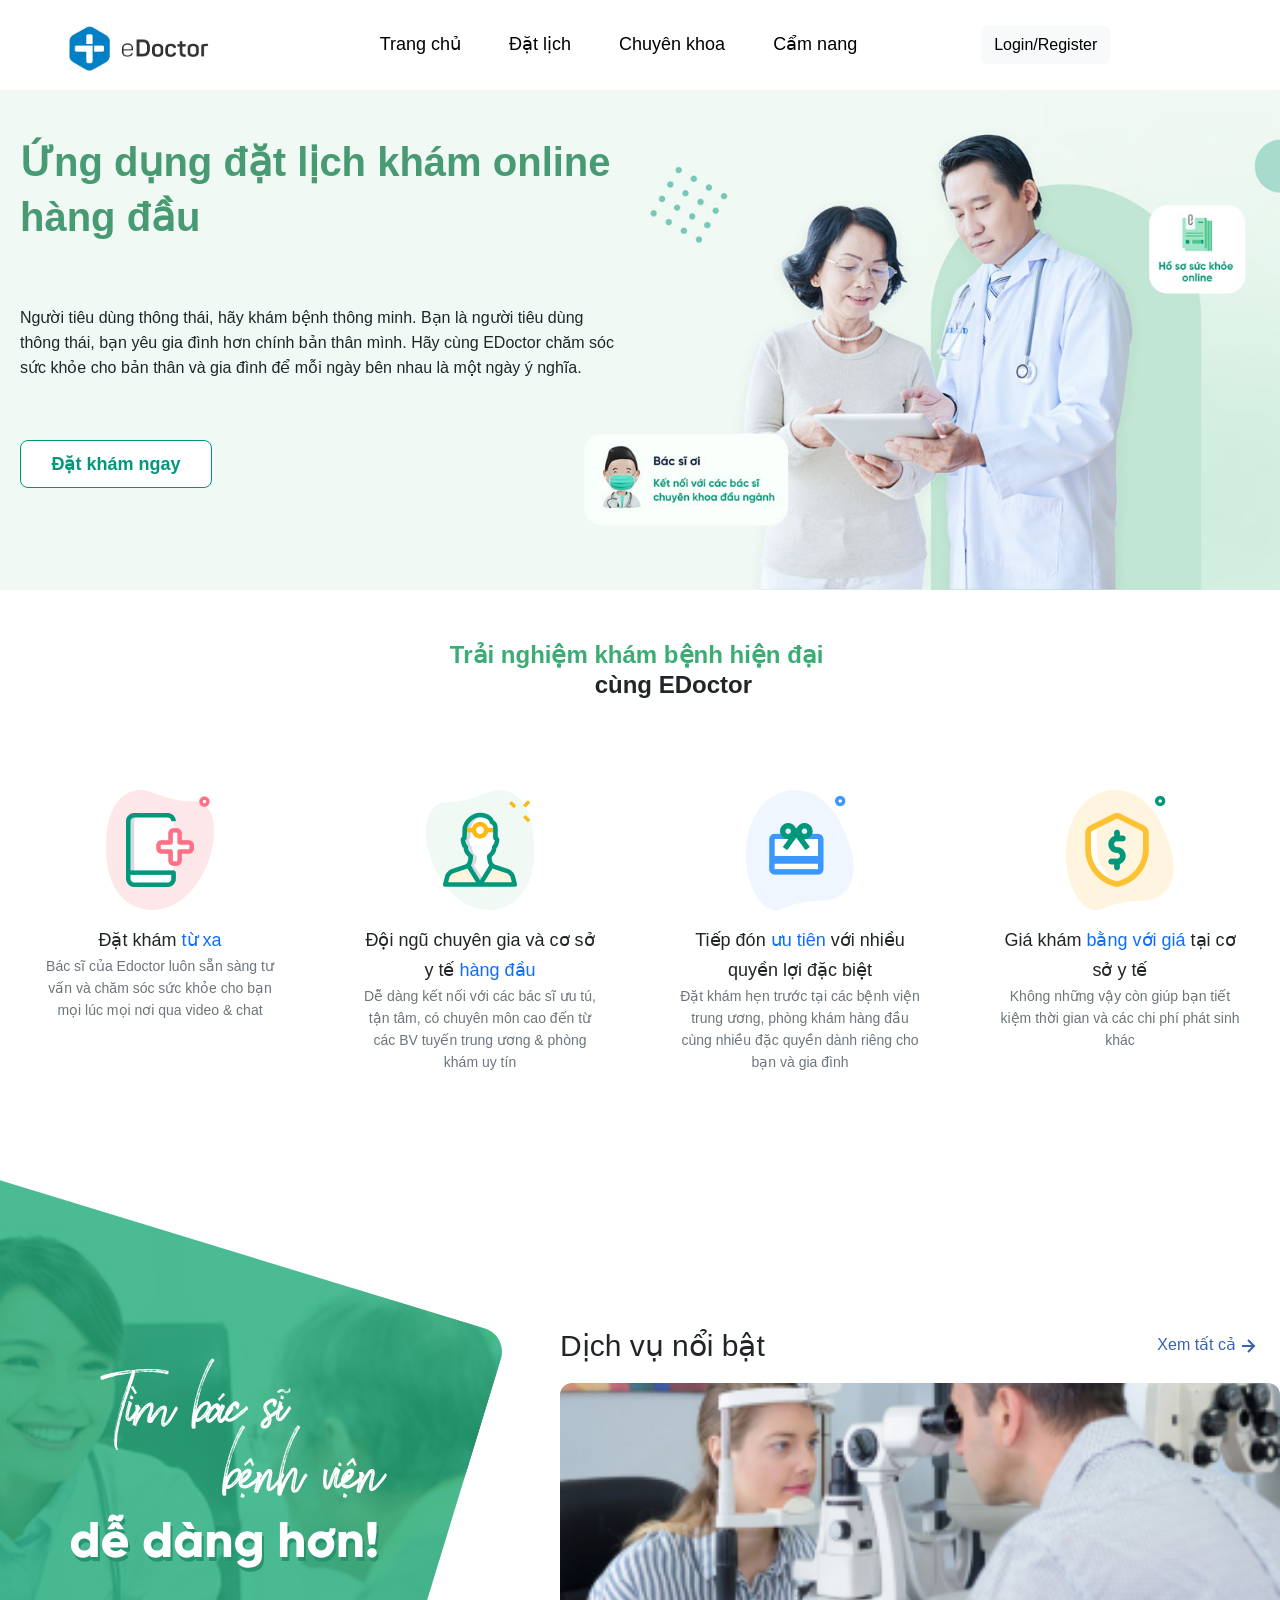
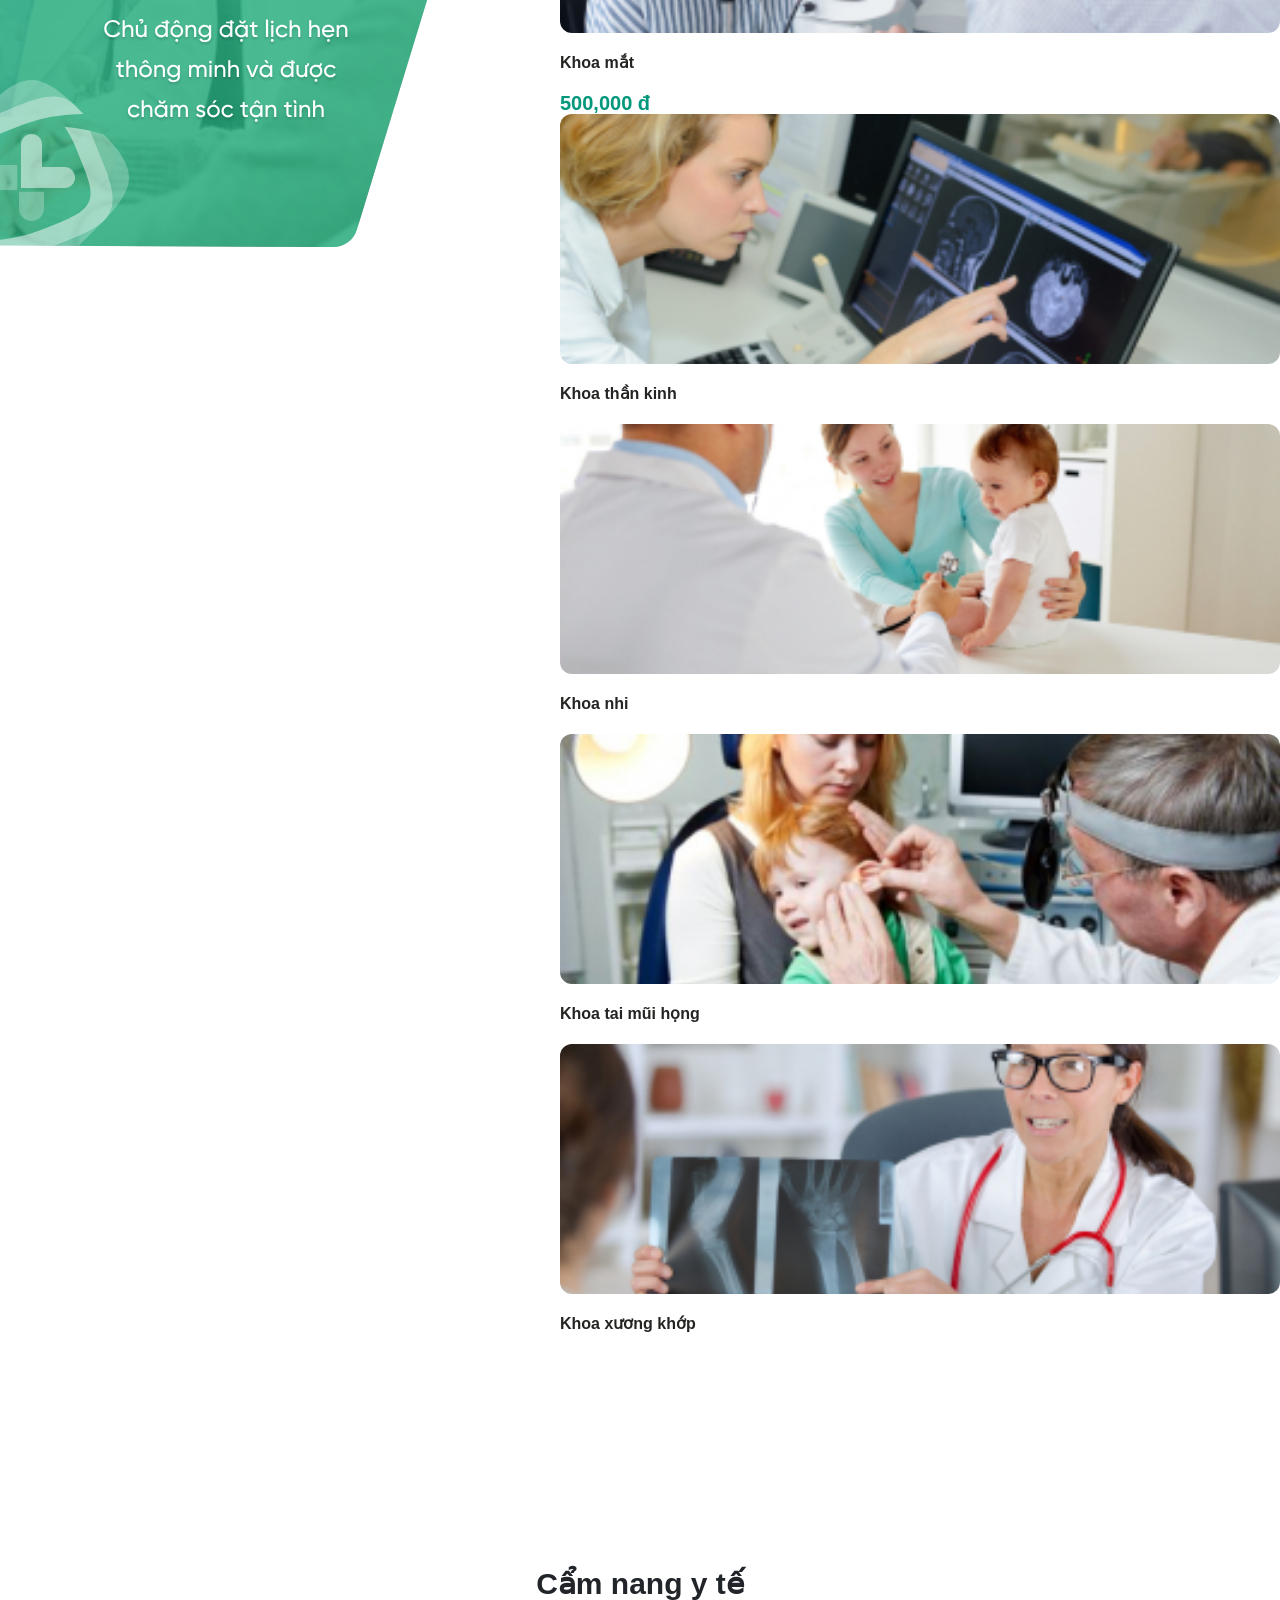
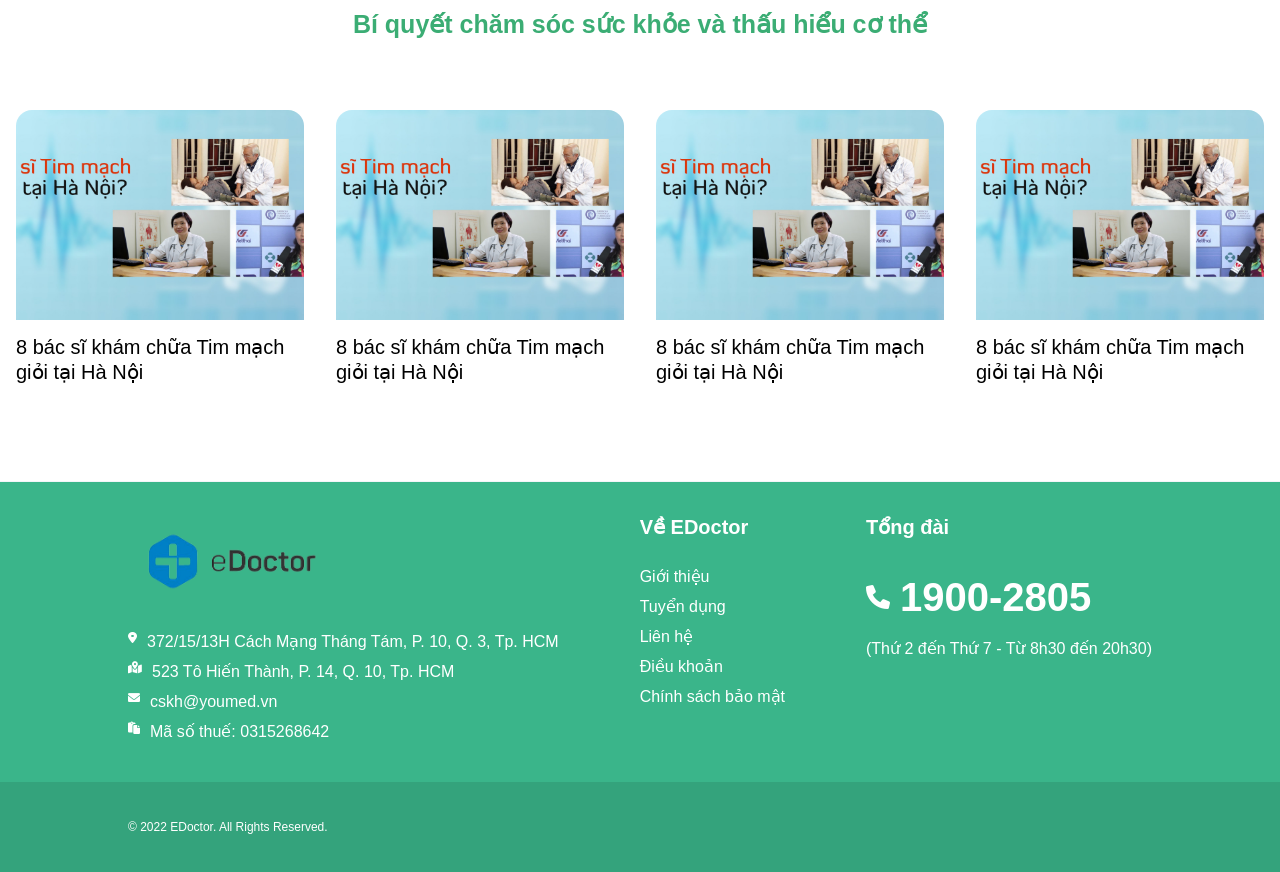
==== commit dcbf42f2: "upload detail page" ====
--- a/index.html
+++ b/index.html
@@ -315,6 +315,7 @@
               <img src="assets/images/190150-chuyen-khoa-mat.jpg" alt="" />
             </div>
             <h3 class="image-title">Khoa mắt</h3>
+            <h4 class="price">500,000 đ</h4>
           </div>
           <div class="image-item">
             <div class="image">
--- a/assets/css/style.css
+++ b/assets/css/style.css
@@ -297,7 +297,7 @@
 }
 
 .image {
-  height: 350px;
+  height: 250px;
   margin-bottom: 20px;
 }
 
@@ -310,12 +310,35 @@
 }
 
 .image-title {
+  font-style: normal;
+  font-weight: 600;
+  font-size: 16px;
+  line-height: 20px;
+  color: #242422;
+  margin-top: 16px;
+  overflow: hidden;
+  text-overflow: ellipsis;
+  display: -webkit-box;
+  -webkit-line-clamp: 2;
+  line-clamp: 2;
+  -webkit-box-orient: vertical;
+  margin-bottom: 20px;
+}
+
+.price {
+  font-style: normal;
+  font-weight: 600;
   font-size: 20px;
-  color: #8e8fb5;
+  line-height: 21px;
+  color: #00977b;
+  margin-right: 10px;
 }
 
 .slick-initialized .slick-slide {
   margin: 0 10px;
+  background: #f5fafa;
+  padding: 20px;
+  border-radius: 15px;
 }
 
 .slick-arrow {
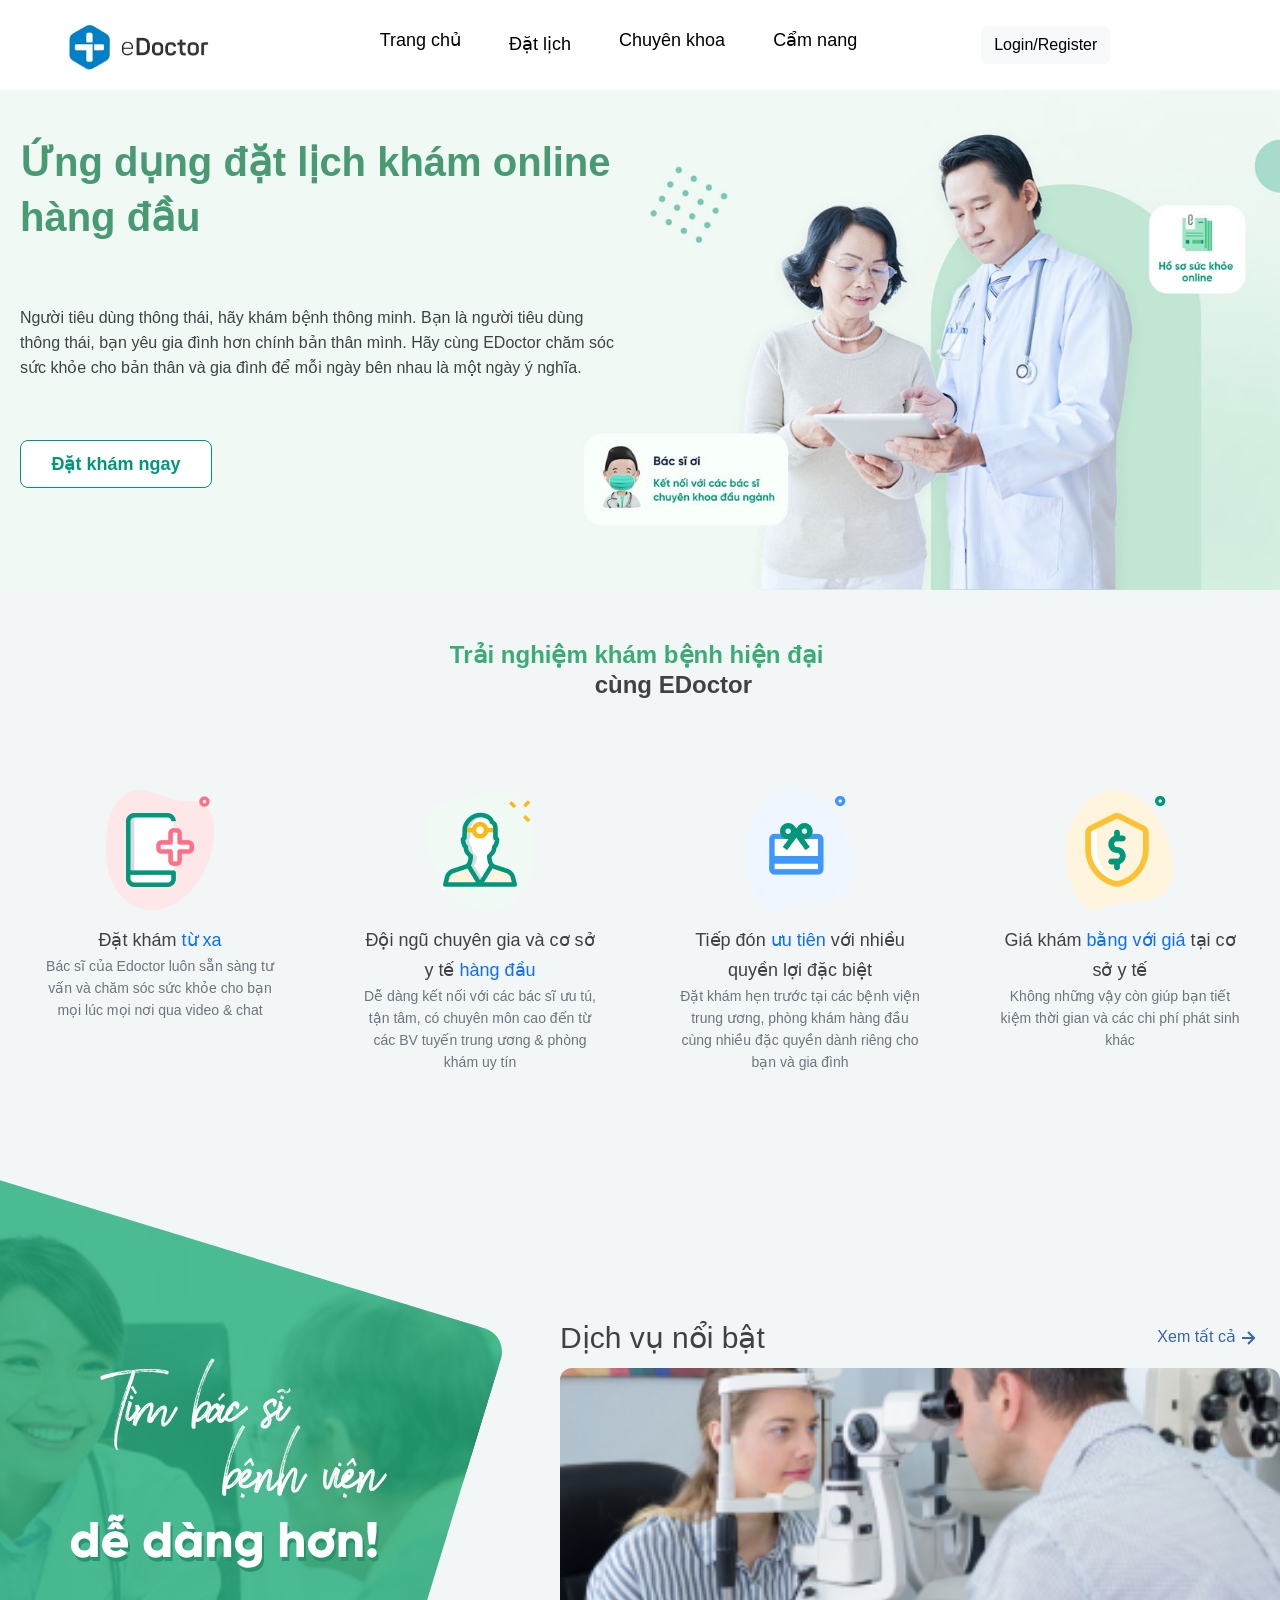
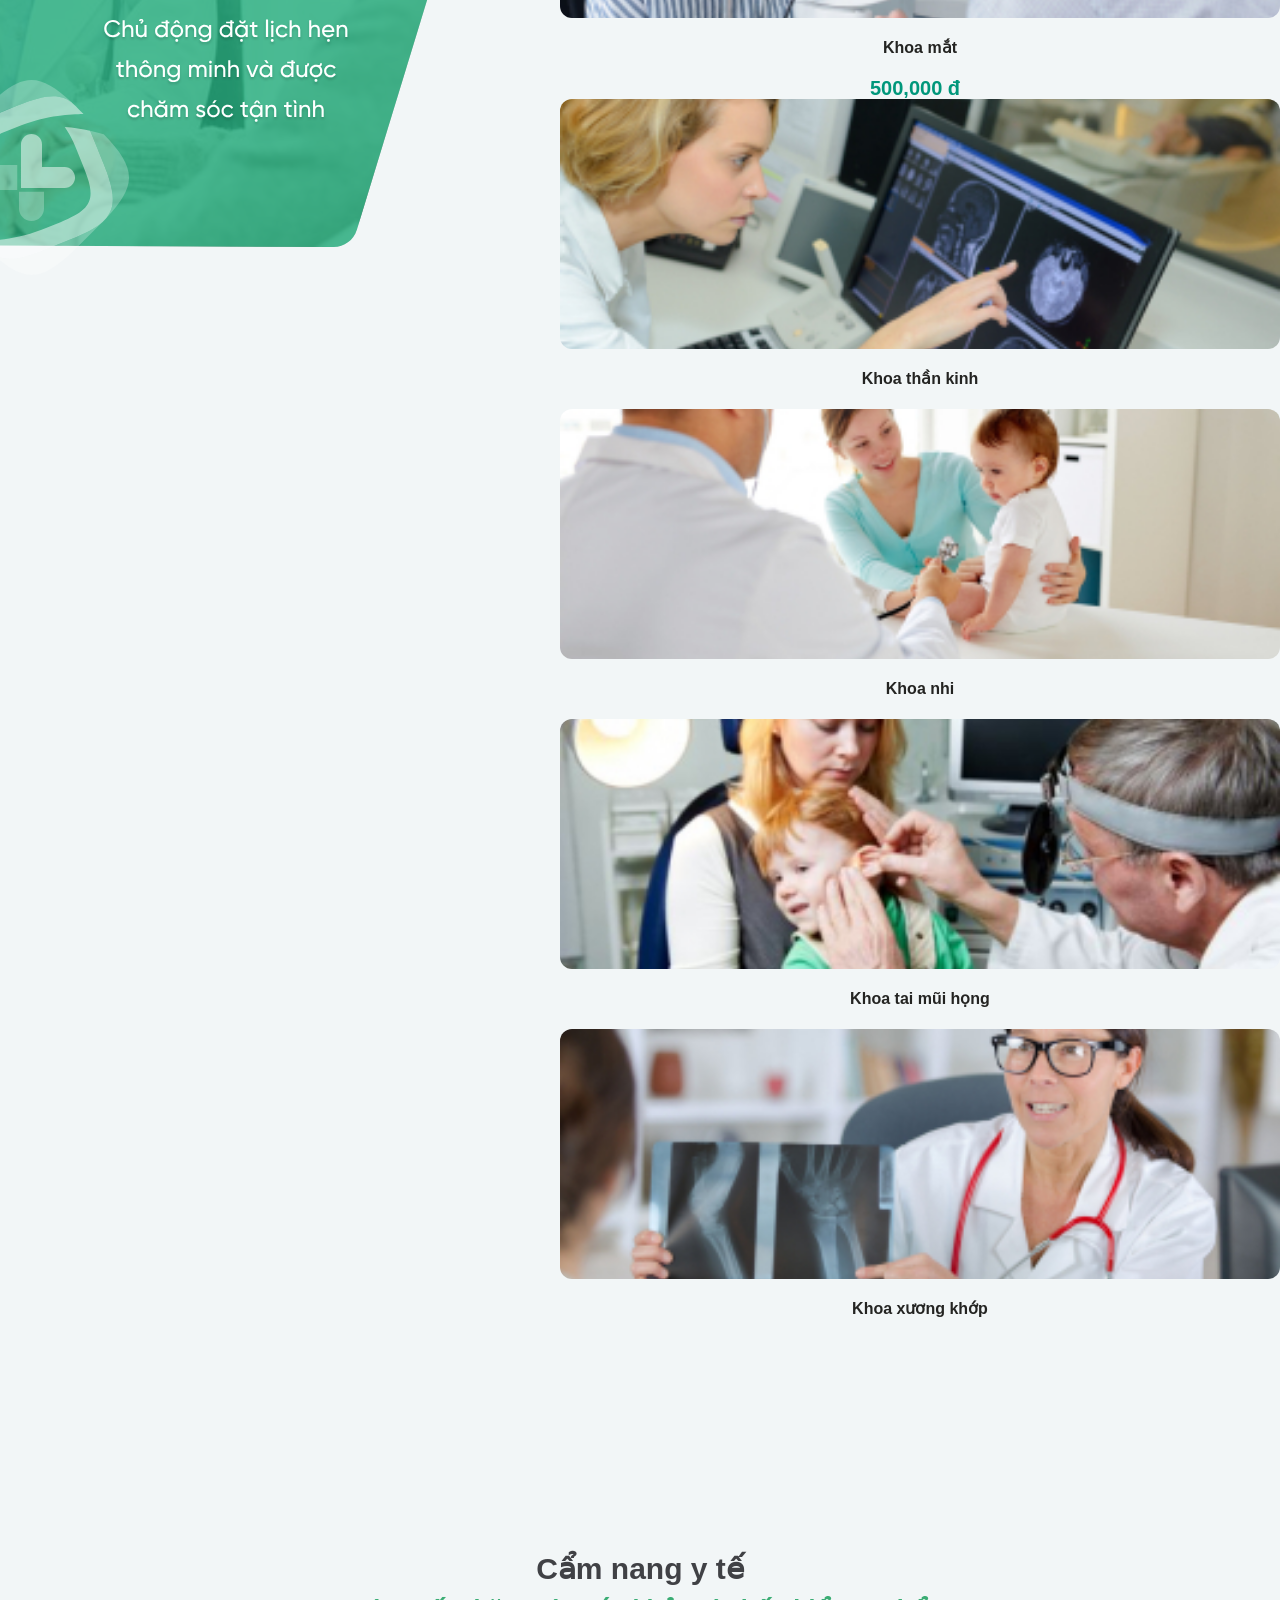
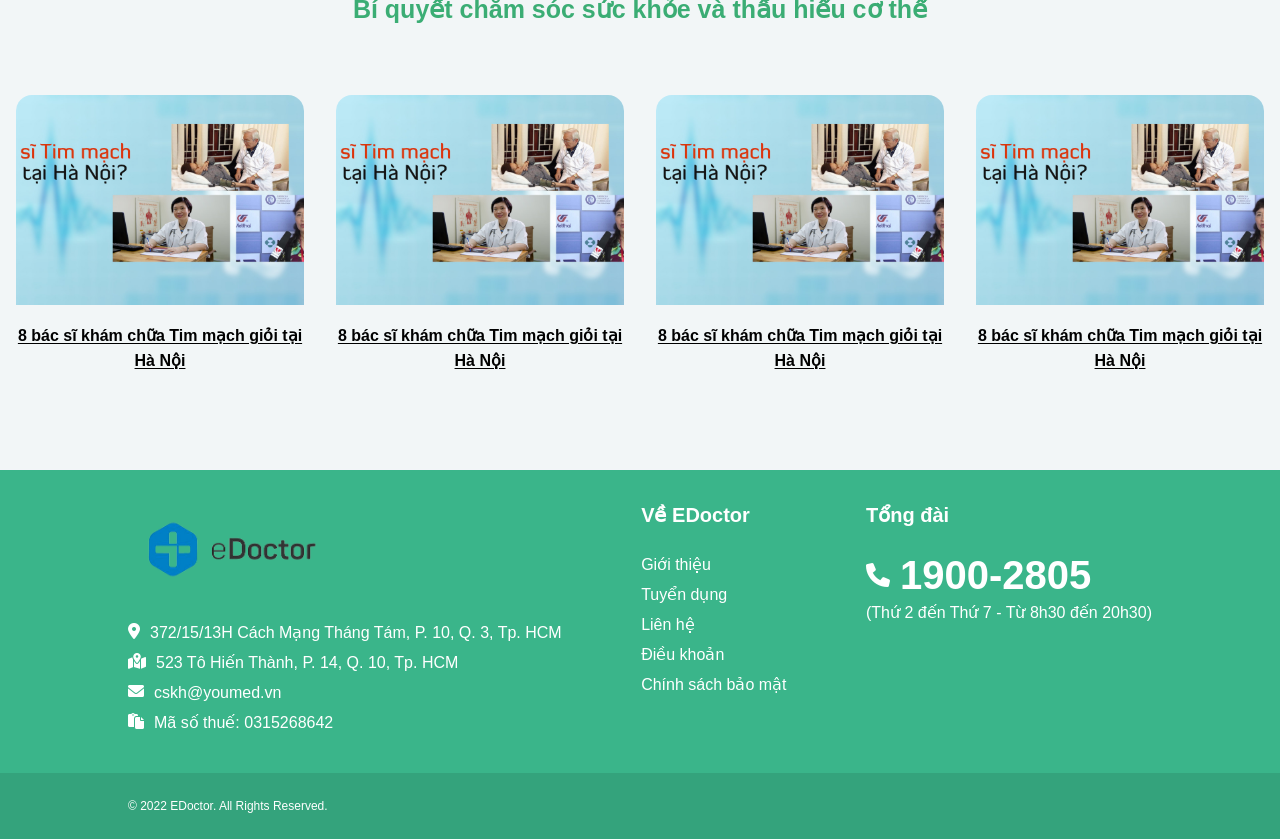
==== commit d9f26b6b: "upload" ====
--- a/index.html
+++ b/index.html
@@ -256,7 +256,7 @@
         <h2><span>Trải nghiệm khám bệnh hiện đại </span>
           cùng EDoctor</h2>
       </div>
-      <div class="container">
+      <div class="container util_pc">
         <div class="row row-cols-4">
           <div class="col">
             <img src="assets/images/dat-kham.png" alt="">
@@ -295,10 +295,48 @@
           </div>
         </div>
       </div>
+      <div id="slideshow" class="util_sp">
+        <div>
+          <img src="assets/images/dat-kham.png" alt="">
+            <h3>Đặt khám <span class="color">từ xa</span></h3>
+            <div class="intro-description">
+              Bác sĩ của Edoctor luôn sẵn sàng tư vấn và chăm sóc sức khỏe cho bạn mọi lúc mọi nơi qua video & chat
+            </div>
+        </div>
+        <div>
+          <img src="assets/images/doi-ngu.png" alt="">
+            <h3>Đội ngũ chuyên gia
+              và cơ sở y tế <span class="color">hàng đầu</span></h3>
+            <div class="intro-description">
+              Dễ dàng kết nối với các bác sĩ ưu tú, tận tâm, có chuyên môn cao đến từ các BV tuyến trung ương & phòng
+              khám
+              uy tín
+            </div>
+        </div>
+        <div>
+          <img src="assets/images//tiep-don.png" alt="">
+            <h3>Tiếp đón <span class="color">ưu tiên</span>
+              với nhiều quyền lợi đặc biệt</h3>
+            <div class="intro-description">
+              Đặt khám hẹn trước tại các bệnh viện trung ương, phòng khám hàng đầu cùng nhiều đặc quyền dành riêng cho
+              bạn
+              và gia đình
+            </div>
+        </div>
+       <div>
+        <img src="assets/images/gia-kham.png" alt="">
+        <h3>Giá khám <span class="color">bằng với giá</span>
+          tại cơ sở y tế</h3>
+        <div class="intro-description">
+          Không những vậy còn giúp bạn tiết kiệm thời gian và các chi phí phát sinh khác
+        </div>
+        </div>
+    </div>
     </section>
     <section class="section-v2">
       <div class="section-img">
-        <img src="assets/images/section3_ads.svg" alt="">
+        <img class="util_pc" src="assets/images/section3_ads.svg" alt="">
+        <img class="util_sp" src="assets/images/image.svg" alt="">
       </div>
       <div class="inner">
         <div class="ttl">
@@ -342,7 +380,7 @@
             <h3 class="image-title">Khoa xương khớp</h3>
           </div>
         </div>
-      </div>
+        
 
     </section>
     <div class="section-v3">
@@ -512,6 +550,18 @@
         });
       });
     </script>
+    <script>
+      $("#slideshow > div:gt(0)").hide();
+
+setInterval(function() { 
+  $('#slideshow > div:first')
+    .fadeOut(1000)
+    .next()
+    .fadeIn(1000)
+    .end()
+    .appendTo('#slideshow');
+},  3000);
+    </script>
 </body>
 
 </html>
--- a/assets/css/style.css
+++ b/assets/css/style.css
@@ -37,6 +37,83 @@
 /* automatic size vh */
 /* text clamp */
 /* anime In order */
+/*
+    common
+*/
+html,
+body {
+  width: 100%;
+  height: 100%;
+  color: #404145;
+  font-size: 100%;
+  font-family: "Helvetica Neue", Arial, "Hiragino Kaku Gothic ProN", "Hiragino Sans", "BIZ UDPGothic", Meiryo, sans-serif;
+  -webkit-text-size-adjust: 100%;
+  -ms-text-size-adjust: 100%;
+  word-wrap: break-word;
+  text-align: center;
+  background-color: #F2F6F7;
+}
+html.hidden,
+body.hidden {
+  height: 100%;
+  overflow: hidden;
+}
+
+* {
+  -webkit-box-sizing: border-box;
+          box-sizing: border-box;
+}
+
+img {
+  width: auto;
+  height: auto;
+  max-width: 100%;
+  -webkit-touch-callout: none;
+}
+
+ul, ol {
+  list-style: none;
+}
+
+a {
+  outline: none;
+  text-decoration: none;
+  -webkit-transition: 0.3s ease-in-out;
+  transition: 0.3s ease-in-out;
+}
+
+input, select, textarea {
+  -webkit-appearance: none;
+  border-radius: 0;
+}
+
+.util_sp {
+  display: none !important;
+}
+@media (max-width: 768px) {
+  .util_sp {
+    display: block !important;
+  }
+}
+
+.util_pc {
+  display: block !important;
+}
+@media (max-width: 768px) {
+  .util_pc {
+    display: none !important;
+  }
+}
+
+@media print {
+  img {
+    display: none;
+  }
+}
+button {
+  cursor: pointer;
+}
+
 .user-photo {
   width: 120px;
   border-radius: 100%;
@@ -57,12 +134,49 @@
   background-color: #fff !important;
 }
 
+@media (max-width: 768px) {
+  .navbar-brand {
+    padding-left: 3.90625vw;
+  }
+}
+
+@media (max-width: 768px) {
+  .navbar-toggler {
+    padding: 0 3.90625vw;
+  }
+}
+
 .img-fluid {
   width: 170px;
 }
+@media (max-width: 768px) {
+  .img-fluid {
+    width: 16.9270833333vw;
+  }
+}
+
+@media (max-width: 768px) {
+  .navbar-collapse {
+    background-color: #ffff;
+  }
+}
+
+@media (max-width: 768px) {
+  .nav-link {
+    display: -webkit-box;
+    display: -ms-flexbox;
+    display: flex;
+  }
+}
 
 .navbar .container {
   max-width: 1200px;
+}
+@media (max-width: 768px) {
+  .navbar .container {
+    max-width: 100%;
+    padding: 0;
+  }
 }
 
 .navbar-nav .nav-link,
@@ -70,6 +184,18 @@
   font-size: 18px;
   color: black;
   padding: 5px 24px !important;
+}
+@media (max-width: 768px) {
+  .navbar-nav .nav-link,
+  .navbar-nav .show > .nav-link {
+    font-size: 3.90625vw;
+    line-height: 10.4166666667vw;
+    padding: 0.6510416667vw 7.8125vw !important;
+  }
+}
+
+.navbar-toggler-icon {
+  background-image: url("../../assets/images/menu.png");
 }
 
 .masthead {
@@ -80,6 +206,11 @@
   background-position: center;
   background-repeat: no-repeat;
   margin-bottom: 50px;
+}
+@media (max-width: 768px) {
+  .masthead {
+    background-image: url("../../assets/images/banner-mobile.png");
+  }
 }
 
 .masthead .container {
@@ -231,33 +362,16 @@
 .section-v2 .section-img {
   position: absolute;
 }
-
-a {
-  text-decoration: none;
-}
-
-img {
-  display: block;
-  max-width: 100%;
-}
-
-body,
-input,
-button,
-textarea,
-select {
-  outline: none;
-  font-size: 12px;
-  line-height: 1.5;
-  font-family: "Poppins", sans-serif;
-}
-
-input {
-  line-height: normal;
-}
-
-button {
-  cursor: pointer;
+@media (max-width: 768px) {
+  .section-v2 .section-img {
+    position: unset;
+  }
+}
+
+@media (max-width: 768px) {
+  .section-v2 .section-img img {
+    width: 100%;
+  }
 }
 
 .section-v2 .inner {
@@ -267,6 +381,30 @@
   padding-left: 560px;
   margin-bottom: 160px;
   padding-top: 160px;
+}
+@media (max-width: 768px) {
+  .section-v2 .inner {
+    padding-bottom: 0;
+    padding-left: 0;
+    margin-bottom: 0;
+    padding-top: 0;
+  }
+}
+
+#slideshow {
+  margin: 50px auto;
+  position: relative;
+  width: 500px;
+  height: 500px;
+  padding: 10px;
+}
+
+#slideshow > div {
+  position: absolute;
+  top: 10px;
+  left: 10px;
+  right: 10px;
+  bottom: 10px;
 }
 
 .section-v2 .ttl {
@@ -449,10 +587,12 @@
 }
 
 .section-v3 .container-fluid .row .col-sm-3 .thumbnail .caption {
-  font-size: 20px;
+  font-size: 16px;
   line-height: 25px;
+  text-decoration: underline;
   color: #000;
-  font-weight: 500;
+  font-weight: 600;
+  text-underline-offset: 2px;
 }
 
 #booking .container {
@@ -471,7 +611,7 @@
 }
 @media (max-width: 768px) {
   #booking .container {
-    margin-bottom: get_sp(80);
+    margin-bottom: 10.4166666667vw;
     -webkit-box-orient: vertical;
     -webkit-box-direction: reverse;
         -ms-flex-direction: column-reverse;
@@ -505,7 +645,7 @@
 }
 @media (max-width: 768px) {
   #booking .container .item_booking .title {
-    margin-bottom: get_sp(10);
+    margin-bottom: 1.3020833333vw;
   }
 }
 #booking .container .item_booking .title h2 {
@@ -522,8 +662,8 @@
 }
 @media (max-width: 768px) {
   #booking .container .item_booking .title h2 {
-    font-size: get_sp(54);
-    line-height: get_sp(80);
+    font-size: 7.03125vw;
+    line-height: 10.4166666667vw;
   }
 }
 #booking .container .item_booking .txt_desp {
@@ -536,7 +676,7 @@
 }
 @media (max-width: 768px) {
   #booking .container .item_booking .txt_desp {
-    margin-bottom: get_sp(45);
+    margin-bottom: 5.859375vw;
   }
 }
 #booking .container .item_booking .txt_desp p {
@@ -551,8 +691,8 @@
 }
 @media (max-width: 768px) {
   #booking .container .item_booking .txt_desp p {
-    line-height: get_sp(25);
-    font-size: get_sp(18);
+    line-height: 3.2552083333vw;
+    font-size: 2.34375vw;
   }
 }
 #booking .container .item_booking .content {
@@ -573,7 +713,7 @@
 }
 @media (max-width: 768px) {
   #booking .container .item_booking .content {
-    margin-bottom: get_sp(15);
+    margin-bottom: 1.953125vw;
   }
 }
 #booking .container .item_booking .content .item_content {
@@ -599,9 +739,9 @@
 }
 @media (max-width: 768px) {
   #booking .container .item_booking .content .item_content {
-    margin-bottom: get_sp(25);
-    padding: get_sp(20);
-    border-radius: get_sp(10);
+    margin-bottom: 3.2552083333vw;
+    padding: 2.6041666667vw;
+    border-radius: 1.3020833333vw;
   }
 }
 #booking .container .item_booking .content .item_content .item_thumb {
@@ -619,9 +759,9 @@
 }
 @media (max-width: 768px) {
   #booking .container .item_booking .content .item_content .item_thumb {
-    margin-right: get_sp(15);
-    padding: get_sp(8);
-    border-radius: get_sp(10);
+    margin-right: 1.953125vw;
+    padding: 1.0416666667vw;
+    border-radius: 1.3020833333vw;
   }
 }
 #booking .container .item_booking .content .item_content .item_thumb img {
@@ -634,7 +774,7 @@
 }
 @media (max-width: 768px) {
   #booking .container .item_booking .content .item_content .item_thumb img {
-    width: get_sp(50);
+    width: 6.5104166667vw;
   }
 }
 #booking .container .item_booking .content .item_content .txt_desp {
@@ -653,8 +793,8 @@
 }
 @media (max-width: 768px) {
   #booking .container .item_booking .content .item_content .txt_desp p {
-    line-height: get_sp(25);
-    font-size: get_sp(18);
+    line-height: 3.2552083333vw;
+    font-size: 2.34375vw;
   }
 }
 #booking .container .item_booking .btn {
@@ -723,13 +863,28 @@
 }
 @media (max-width: 768px) {
   #booking .container .item_booking .btn button a {
-    font-size: get_sp(24);
-  }
-}
-
+    font-size: 3.125vw;
+  }
+}
+
+@media (max-width: 768px) {
+  .navbar-nav {
+    padding-bottom: 3.90625vw;
+  }
+}
 .navbar-nav .nav-item .btn-light {
   margin: 0 !important;
   margin-left: 100px !important;
+}
+@media (max-width: 768px) {
+  .navbar-nav .nav-item .btn-light {
+    background: none;
+    border: none;
+    padding: 0.6510416667vw 7.8125vw !important;
+    margin-left: 0 !important;
+    font-size: 3.90625vw;
+    line-height: 10.4166666667vw;
+  }
 }
 .navbar-nav .nav-item .dropdown {
   border: 1px solid #dddddd;
@@ -1320,37 +1475,55 @@
 
 #wrapper.specialized_detail > .inner {
   margin: 0 auto 80px;
-  padding-top: 6%;
 }
 #wrapper.specialized_detail > .inner .info_specialized {
   background: #fafafa;
   padding: 50px 120px;
   margin-bottom: 40px;
 }
-#wrapper.specialized_detail > .inner .info_specialized .ttl {
+#wrapper.specialized_detail > .inner .info_specialized .container_specialized {
+  max-width: 1200px;
+  margin: 0 auto;
+}
+#wrapper.specialized_detail > .inner .info_specialized .container_specialized .ttl {
   margin-bottom: 30px;
 }
-#wrapper.specialized_detail > .inner .info_specialized .ttl h2 {
-  font-size: 30px;
+#wrapper.specialized_detail > .inner .info_specialized .container_specialized .ttl h2 {
+  font-size: 26px;
+  font-weight: bold;
+  text-align: left;
+}
+#wrapper.specialized_detail > .inner .info_specialized .container_specialized .txt_desp .text {
+  text-align: left;
+  position: relative;
+  display: block;
+}
+#wrapper.specialized_detail > .inner .info_specialized .container_specialized .txt_desp .text span {
+  background-color: transparent !important;
+}
+#wrapper.specialized_detail > .inner .info_specialized .container_specialized .txt_desp .text strong {
+  font-size: 18px;
+  font-weight: 600;
   line-height: 35px;
-  text-align: left;
-}
-#wrapper.specialized_detail > .inner .info_specialized .txt_desp {
-  text-align: left;
-}
-#wrapper.specialized_detail > .inner .info_specialized .txt_desp span {
-  background-color: transparent !important;
-}
-#wrapper.specialized_detail > .inner .info_specialized .txt_desp strong {
-  font-size: 18px;
-  font-weight: 600;
-  line-height: 35px;
-}
-#wrapper.specialized_detail > .inner .info_specialized .txt_desp ul {
+}
+#wrapper.specialized_detail > .inner .info_specialized .container_specialized .txt_desp .text ul {
   line-height: 24px;
   font-size: 16px;
   list-style: disc;
   margin-left: 30px;
+}
+#wrapper.specialized_detail > .inner .info_specialized .container_specialized .txt_desp .text.show-more-height {
+  height: 90px;
+  overflow: hidden;
+}
+#wrapper.specialized_detail > .inner .info_specialized .container_specialized .txt_desp .show-more {
+  color: #40947d;
+  position: relative;
+  font-size: 12px;
+  padding-top: 5px;
+  height: 20px;
+  text-align: left;
+  cursor: pointer;
 }
 #wrapper.specialized_detail > .inner .list-doctor {
   max-width: 1200px;
@@ -1423,7 +1596,8 @@
   display: -webkit-box;
   -webkit-box-orient: vertical;
 }
-#wrapper.specialized_detail > .inner .list-doctor .list_specialized .item_specialized .container .info_doctor .txt_desp h2, #wrapper.specialized_detail > .inner .list-doctor .list_specialized .item_specialized .container .info_doctor .txt_desp h3 {
+#wrapper.specialized_detail > .inner .list-doctor .list_specialized .item_specialized .container .info_doctor .txt_desp h2,
+#wrapper.specialized_detail > .inner .list-doctor .list_specialized .item_specialized .container .info_doctor .txt_desp h3 {
   display: none;
 }
 #wrapper.specialized_detail > .inner .list-doctor .container-list {
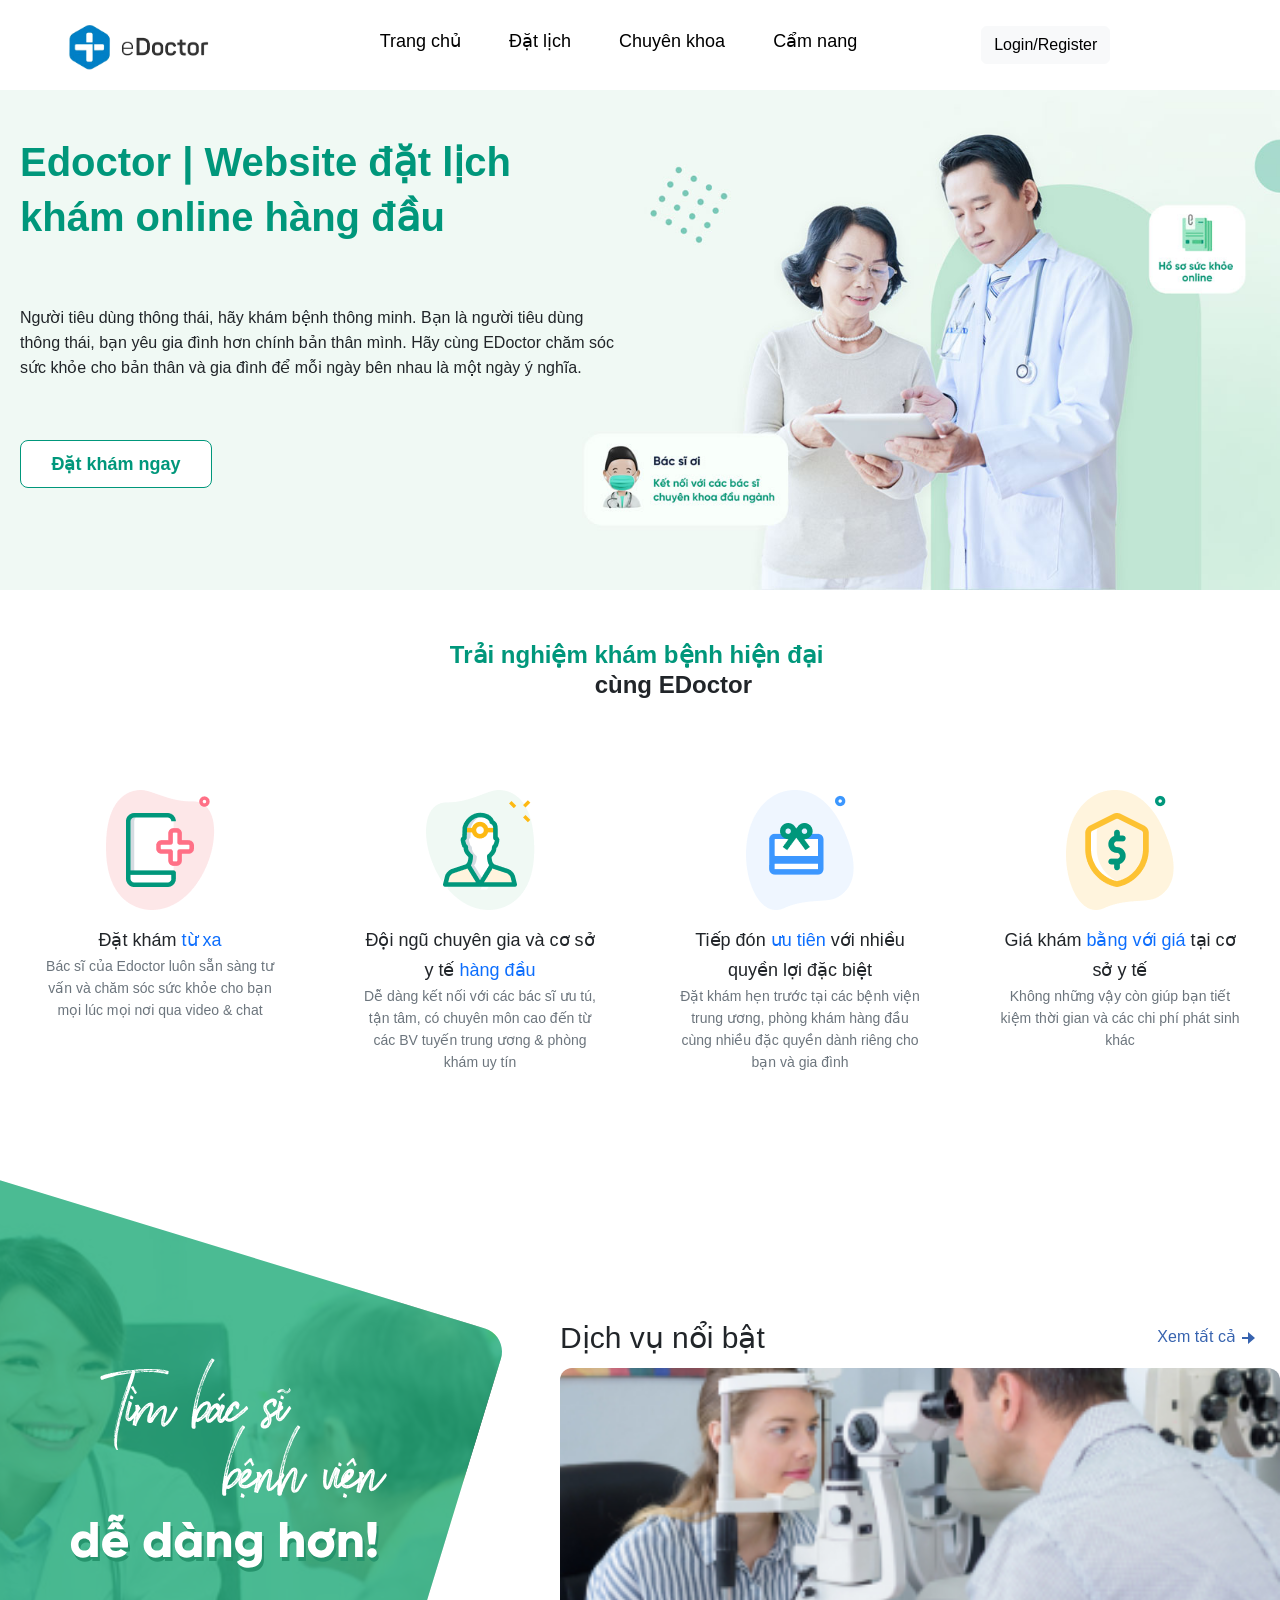
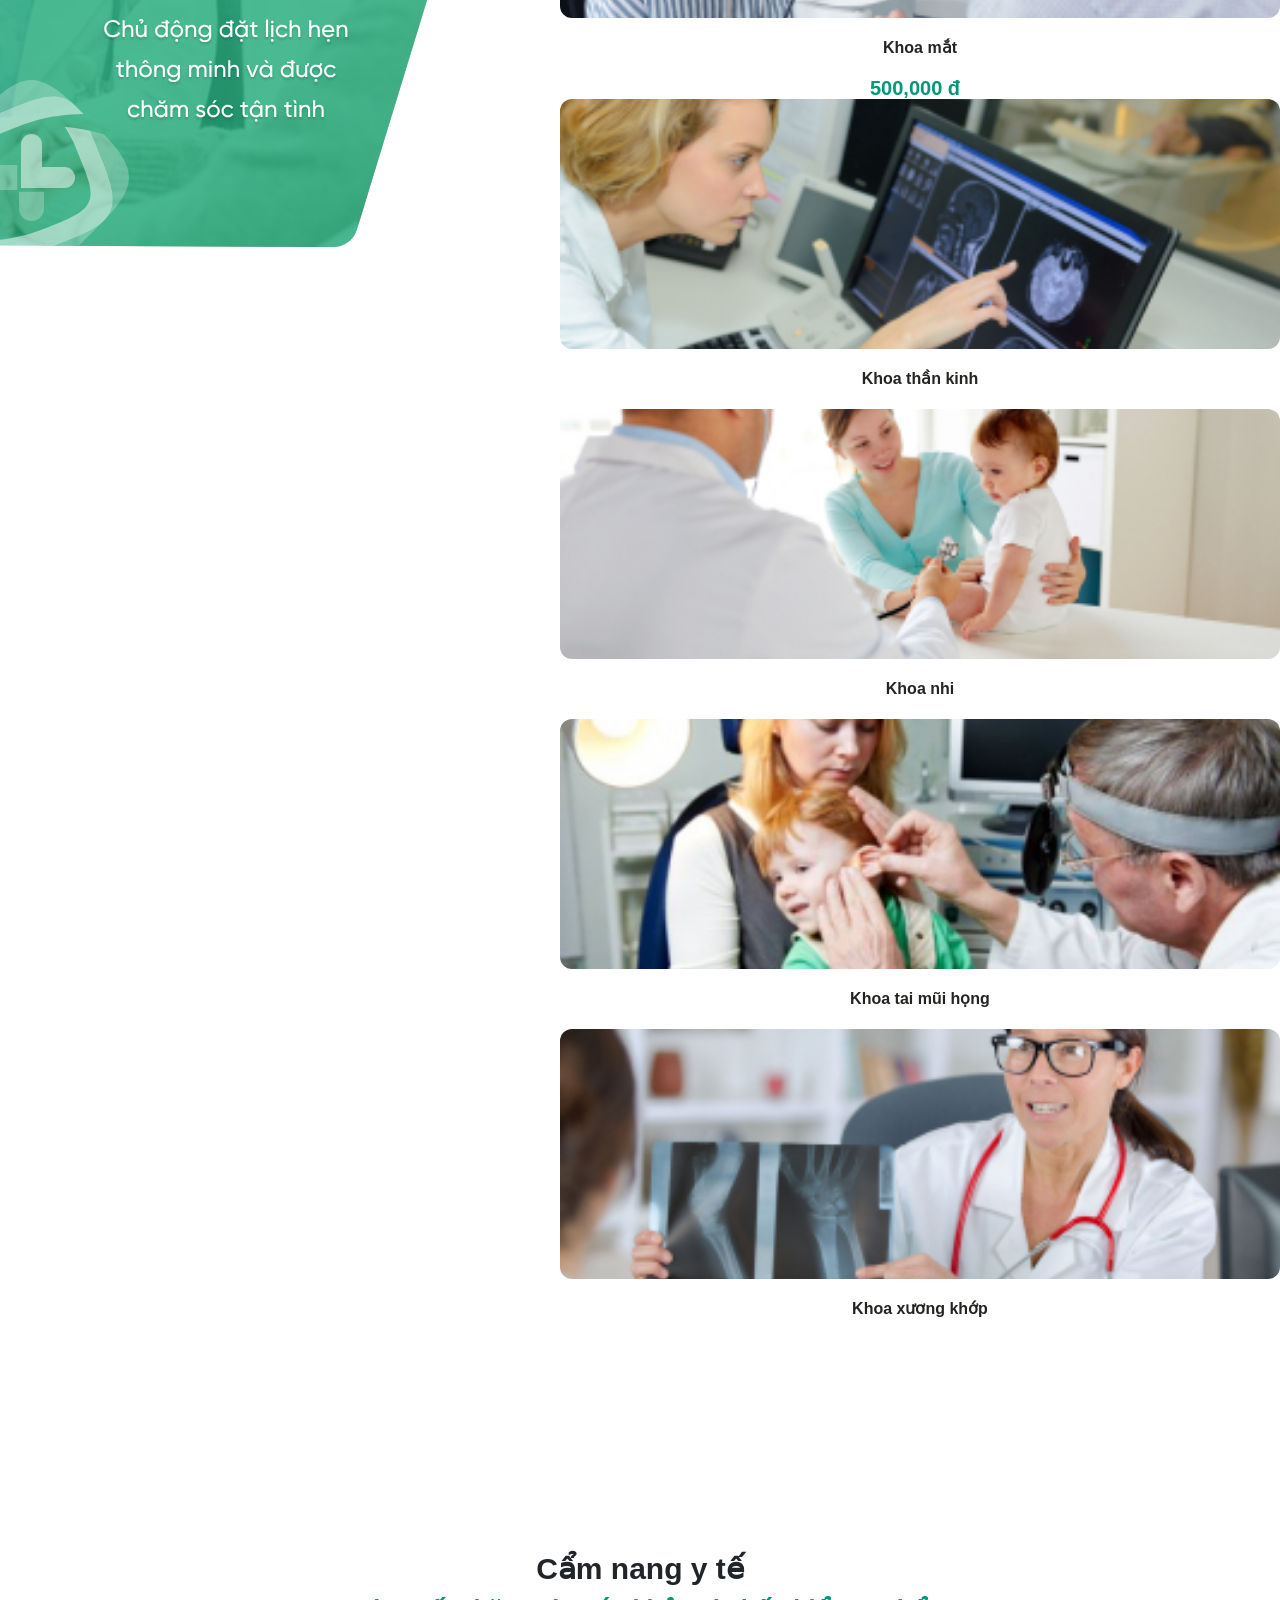
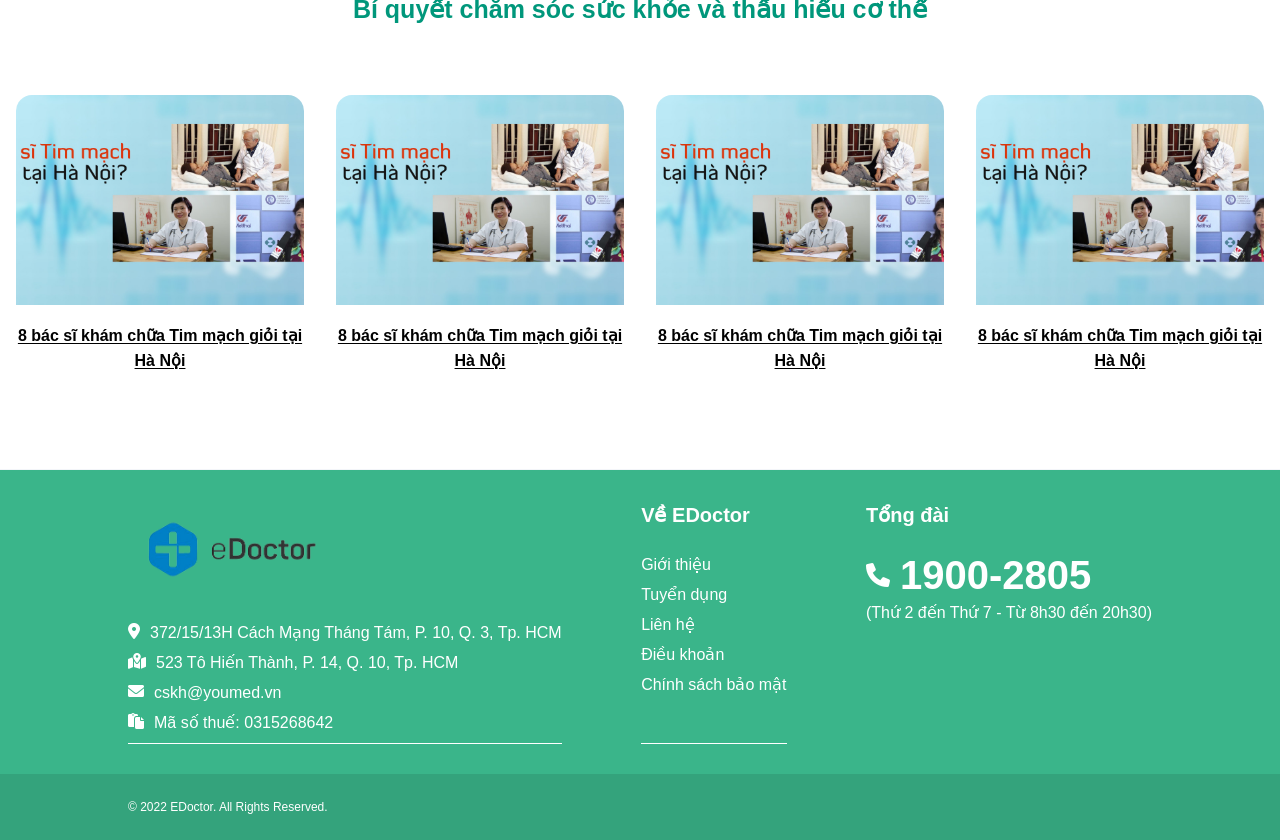
==== commit 7de7b588: "update responsive trang chu" ====
--- a/index.html
+++ b/index.html
@@ -239,7 +239,7 @@
       <div class="container h-100">
         <div class="row h-100 align-items-center">
           <div class="col-12 text-center">
-            <h1 class="fw-light">Ứng dụng đặt lịch khám
+            <h1 class="fw-light">Edoctor | Website đặt lịch khám
               online hàng đầu</h1>
             <p class="lead">Người tiêu dùng thông thái, hãy khám bệnh thông minh. Bạn là người tiêu dùng thông thái, bạn
               yêu gia đình hơn chính bản thân mình. Hãy cùng EDoctor chăm sóc sức khỏe cho bản thân và gia đình để mỗi
@@ -248,6 +248,12 @@
               <span> Đặt khám ngay</span>
             </button>
           </div>
+          
+        </div>
+      </div>
+      <div class="background-responsive util_sp">
+        <div class="item-thumb">
+          <img src="assets/images/banner-mobile.png" alt="">
         </div>
       </div>
     </section>
@@ -296,14 +302,14 @@
         </div>
       </div>
       <div id="slideshow" class="util_sp">
-        <div>
+        <div class="slideshow-item">
           <img src="assets/images/dat-kham.png" alt="">
             <h3>Đặt khám <span class="color">từ xa</span></h3>
             <div class="intro-description">
               Bác sĩ của Edoctor luôn sẵn sàng tư vấn và chăm sóc sức khỏe cho bạn mọi lúc mọi nơi qua video & chat
             </div>
         </div>
-        <div>
+        <div  class="slideshow-item">
           <img src="assets/images/doi-ngu.png" alt="">
             <h3>Đội ngũ chuyên gia
               và cơ sở y tế <span class="color">hàng đầu</span></h3>
@@ -313,7 +319,7 @@
               uy tín
             </div>
         </div>
-        <div>
+        <div  class="slideshow-item">
           <img src="assets/images//tiep-don.png" alt="">
             <h3>Tiếp đón <span class="color">ưu tiên</span>
               với nhiều quyền lợi đặc biệt</h3>
@@ -323,7 +329,7 @@
               và gia đình
             </div>
         </div>
-       <div>
+       <div  class="slideshow-item">
         <img src="assets/images/gia-kham.png" alt="">
         <h3>Giá khám <span class="color">bằng với giá</span>
           tại cơ sở y tế</h3>
@@ -341,10 +347,9 @@
       <div class="inner">
         <div class="ttl">
           <h3>Dịch vụ nổi bật</h3>
-          <p><a href="">Xem tất cả<span><svg xmlns="http://www.w3.org/2000/svg" width="24" height="24"
-                  style="fill: rgba(55, 99, 175, 1)">
-                  <path d="m11.293 17.293 1.414 1.414L19.414 12l-6.707-6.707-1.414 1.414L15.586 11H6v2h9.586z"></path>
-                </svg></span></a></p>
+          <p><a href="">Xem tất cả<span><svg xmlns="http://www.w3.org/2000/svg" width="24" height="24" style="fill: rgba(55, 99, 175, 1);">
+            <path d="m19 12-7-6v5H6v2h6v5z"></path></svg></span>
+          </a></p>
         </div>
         <div class="image-slider">
 
@@ -545,8 +550,6 @@
               },
             },
           ],
-          // autoplay: true,
-          // autoplaySpeed: 1000,
         });
       });
     </script>
@@ -555,7 +558,7 @@
 
 setInterval(function() { 
   $('#slideshow > div:first')
-    .fadeOut(1000)
+    .fadeOut(400)
     .next()
     .fadeIn(1000)
     .end()
--- a/assets/css/style.css
+++ b/assets/css/style.css
@@ -33,6 +33,10 @@
   padding: 0;
 }
 
+@font-face {
+  font-family: SVN Gilroy;
+  src: url(../../libs/css/fonts/SVN-Gilroy-Light.otf);
+}
 /* automatic size vw */
 /* automatic size vh */
 /* text clamp */
@@ -44,14 +48,12 @@
 body {
   width: 100%;
   height: 100%;
-  color: #404145;
   font-size: 100%;
-  font-family: "Helvetica Neue", Arial, "Hiragino Kaku Gothic ProN", "Hiragino Sans", "BIZ UDPGothic", Meiryo, sans-serif;
+  font-family: "SVN Gilroy", sans-serif;
   -webkit-text-size-adjust: 100%;
   -ms-text-size-adjust: 100%;
   word-wrap: break-word;
   text-align: center;
-  background-color: #F2F6F7;
 }
 html.hidden,
 body.hidden {
@@ -179,11 +181,16 @@
   }
 }
 
+.btn:hover {
+  border: none;
+}
+
 .navbar-nav .nav-link,
 .navbar-nav .show > .nav-link {
   font-size: 18px;
   color: black;
   padding: 5px 24px !important;
+  line-height: 20px;
 }
 @media (max-width: 768px) {
   .navbar-nav .nav-link,
@@ -209,7 +216,8 @@
 }
 @media (max-width: 768px) {
   .masthead {
-    background-image: url("../../assets/images/banner-mobile.png");
+    background-image: none;
+    background: none #f0f9f4;
   }
 }
 
@@ -224,6 +232,12 @@
       -ms-flex-direction: inherit;
           flex-direction: inherit;
   padding: 45px 20px;
+}
+@media (max-width: 768px) {
+  .masthead .container {
+    max-width: 100%;
+    display: unset;
+  }
 }
 
 .masthead .container .row .col-12 {
@@ -239,14 +253,39 @@
           justify-content: center;
   text-align: left !important;
 }
+@media (max-width: 768px) {
+  .masthead .container .row .col-12 {
+    text-align: center !important;
+    display: unset;
+  }
+}
+
+@media (max-width: 768px) {
+  .masthead .container .row {
+    margin: 0;
+  }
+}
 
 .masthead .container .row .col-12 .fw-light {
   max-width: 600px;
   margin-bottom: 60px;
-  color: #489a73;
+  color: #00977b;
   font-size: 40px;
   font-weight: 600 !important;
   line-height: 55px;
+}
+@media (max-width: 768px) {
+  .masthead .container .row .col-12 .fw-light {
+    font-size: 2.6041666667vw;
+    line-height: 3.125vw;
+    max-width: 40.3645833333vw;
+    text-align: left;
+    margin: 0 auto 5.2083333333vw;
+  }
+}
+
+.background-responsive {
+  padding: 0;
 }
 
 .masthead .container .row .col-12 .lead {
@@ -255,6 +294,14 @@
   font-size: 16px;
   line-height: 25px;
   font-weight: 400;
+}
+@media (max-width: 768px) {
+  .masthead .container .row .col-12 .lead {
+    max-width: 52.0833333333vw;
+    font-size: 2.0833333333vw;
+    line-height: 3.2552083333vw;
+    margin: 0 auto 7.8125vw;
+  }
 }
 
 .masthead .container .row .col-12 .btn-booking {
@@ -283,10 +330,20 @@
 .section-v1 {
   margin-bottom: 90px;
 }
+@media (max-width: 768px) {
+  .section-v1 {
+    margin-bottom: 11.71875vw;
+  }
+}
 
 .section-v1 .ttl {
   text-align: center;
   margin-bottom: 90px;
+}
+@media (max-width: 768px) {
+  .section-v1 .ttl {
+    margin-bottom: 11.71875vw;
+  }
 }
 
 .section-v1 .ttl h2 {
@@ -298,14 +355,26 @@
   background-clip: text;
   margin-bottom: 87px;
 }
+@media (max-width: 768px) {
+  .section-v1 .ttl h2 {
+    font-size: 2.6041666667vw;
+    line-height: 3.90625vw;
+    margin-bottom: 11.328125vw;
+  }
+}
 
 .section-v1 .ttl h2 span {
-  color: #3bad74;
+  color: #00977b;
 }
 
 .section-v1 .container {
   max-width: 1464px;
   width: 100%;
+}
+@media (max-width: 768px) {
+  .section-v1 .container {
+    max-width: 100%;
+  }
 }
 
 .section-v1 .container .row .col {
@@ -344,6 +413,55 @@
   line-height: 22px;
 }
 
+#slideshow {
+  position: relative;
+}
+@media (max-width: 768px) {
+  #slideshow {
+    margin: 6.5104166667vw auto;
+    width: 65.1041666667vw;
+    height: 32.5520833333vw;
+    padding: 1.3020833333vw;
+  }
+}
+#slideshow .slideshow-item {
+  position: absolute;
+}
+@media (max-width: 768px) {
+  #slideshow .slideshow-item {
+    top: 1.3020833333vw;
+    left: 1.3020833333vw;
+    right: 1.3020833333vw;
+    bottom: 1.3020833333vw;
+  }
+}
+@media (max-width: 768px) {
+  #slideshow .slideshow-item img {
+    max-width: 15.625vw;
+    max-height: 15.625vw;
+    margin-bottom: 1.953125vw;
+  }
+}
+@media (max-width: 768px) {
+  #slideshow .slideshow-item h3 {
+    font-size: 2.34375vw;
+    line-height: 3.90625vw;
+    margin-bottom: 4.5572916667vw;
+  }
+}
+#slideshow .slideshow-item h3 .color {
+  color: #0d6efd;
+}
+#slideshow .slideshow-item .intro-description {
+  color: #6c757d;
+}
+@media (max-width: 768px) {
+  #slideshow .slideshow-item .intro-description {
+    font-size: 1.8229166667vw;
+    line-height: 2.8645833333vw;
+  }
+}
+
 .nav-tabs .nav-item .nav-link {
   font-size: 18px;
   font-weight: 600;
@@ -365,6 +483,7 @@
 @media (max-width: 768px) {
   .section-v2 .section-img {
     position: unset;
+    margin-bottom: 6.5104166667vw;
   }
 }
 
@@ -384,27 +503,9 @@
 }
 @media (max-width: 768px) {
   .section-v2 .inner {
-    padding-bottom: 0;
-    padding-left: 0;
-    margin-bottom: 0;
-    padding-top: 0;
-  }
-}
-
-#slideshow {
-  margin: 50px auto;
-  position: relative;
-  width: 500px;
-  height: 500px;
-  padding: 10px;
-}
-
-#slideshow > div {
-  position: absolute;
-  top: 10px;
-  left: 10px;
-  right: 10px;
-  bottom: 10px;
+    margin-bottom: 10.4166666667vw;
+    padding: 0 2.6041666667vw;
+  }
 }
 
 .section-v2 .ttl {
@@ -420,14 +521,30 @@
       -ms-flex-align: center;
           align-items: center;
 }
+@media (max-width: 768px) {
+  .section-v2 .ttl {
+    max-width: 91.1458333333vw;
+    margin-bottom: 1.953125vw;
+  }
+}
 
 .section-v2 .ttl h3 {
   font-size: 30px;
   font-weight: 500;
 }
+@media (max-width: 768px) {
+  .section-v2 .ttl h3 {
+    font-size: 2.6041666667vw;
+  }
+}
 
 .section-v2 .ttl p {
   font-size: 16px;
+}
+@media (max-width: 768px) {
+  .section-v2 .ttl p {
+    font-size: 2.0833333333vw;
+  }
 }
 
 .section-v2 .ttl p a {
@@ -437,6 +554,12 @@
 .image {
   height: 250px;
   margin-bottom: 20px;
+}
+@media (max-width: 768px) {
+  .image {
+    height: 32.5520833333vw;
+    margin-bottom: 2.6041666667vw;
+  }
 }
 
 .image img {
@@ -445,6 +568,11 @@
   -o-object-fit: cover;
      object-fit: cover;
   border-radius: 12px;
+}
+@media (max-width: 768px) {
+  .image img {
+    border-radius: 1.5625vw;
+  }
 }
 
 .image-title {
@@ -462,6 +590,14 @@
   -webkit-box-orient: vertical;
   margin-bottom: 20px;
 }
+@media (max-width: 768px) {
+  .image-title {
+    font-size: 2.0833333333vw;
+    margin-top: 2.0833333333vw;
+    line-height: 2.6041666667vw;
+    margin-bottom: 2.6041666667vw;
+  }
+}
 
 .price {
   font-style: normal;
@@ -471,83 +607,19 @@
   color: #00977b;
   margin-right: 10px;
 }
+@media (max-width: 768px) {
+  .price {
+    font-size: 2.6041666667vw;
+    line-height: 2.734375vw;
+    margin-right: 1.3020833333vw;
+  }
+}
 
 .slick-initialized .slick-slide {
   margin: 0 10px;
   background: #f5fafa;
   padding: 20px;
   border-radius: 15px;
-}
-
-.slick-arrow {
-  position: absolute;
-  top: 50%;
-  -webkit-transform: translateY(-50%);
-          transform: translateY(-50%);
-  border: none;
-  width: 50px;
-  height: 50px;
-  display: -webkit-box;
-  display: -ms-flexbox;
-  display: flex;
-  -webkit-box-pack: center;
-      -ms-flex-pack: center;
-          justify-content: center;
-  -webkit-box-align: center;
-      -ms-flex-align: center;
-          align-items: center;
-  font-size: 20px;
-  line-height: 1;
-  z-index: 5;
-  -webkit-transition: all 0.2s linear;
-  transition: all 0.2s linear;
-}
-
-.slick-arrow:hover {
-  background-color: #2cccff;
-  color: white;
-}
-
-.slick-prev {
-  left: 0;
-}
-
-.slick-next {
-  right: 0;
-}
-
-.slick-dots {
-  position: absolute;
-  bottom: 0;
-  left: 50%;
-  -webkit-transform: translate(-50%, 0);
-          transform: translate(-50%, 0);
-  display: -webkit-box !important;
-  display: -ms-flexbox !important;
-  display: flex !important;
-  -webkit-box-align: center;
-      -ms-flex-align: center;
-          align-items: center;
-  -webkit-box-pack: center;
-      -ms-flex-pack: center;
-          justify-content: center;
-  gap: 0 20px;
-}
-
-.slick-dots button {
-  font-size: 0;
-  width: 15px;
-  height: 15px;
-  border-radius: 100rem;
-  background-color: #eee;
-  border: none;
-  outline: none;
-  -webkit-transition: all 0.2s linear;
-  transition: all 0.2s linear;
-}
-
-.slick-dots .slick-active button {
-  background-color: #2cccff;
 }
 
 /* section v3 */
@@ -557,6 +629,18 @@
   width: 100%;
   margin-bottom: 80px;
 }
+@media (max-width: 768px) {
+  .section-v3 {
+    max-width: 100%;
+    margin-bottom: 10.4166666667vw;
+  }
+}
+
+@media (max-width: 768px) {
+  .section-v3 .container-fluid {
+    padding: 0 16.9270833333vw;
+  }
+}
 
 .section-v3 .container-fluid .ttl {
   text-align: center;
@@ -568,11 +652,39 @@
   line-height: 40px;
   margin-bottom: 50px;
 }
+@media (max-width: 768px) {
+  .section-v3 .container-fluid .ttl h2 {
+    font-size: 3.2552083333vw;
+    line-height: 5.2083333333vw;
+    margin-bottom: 6.5104166667vw;
+  }
+}
 
 .section-v3 .container-fluid .ttl h2 p {
   margin-bottom: 0;
-  color: #3bad74;
+  color: #00977b;
   font-size: 25px;
+}
+@media (max-width: 768px) {
+  .section-v3 .container-fluid .ttl h2 p {
+    font-size: 2.34375vw;
+  }
+}
+
+@media (max-width: 768px) {
+  .section-v3 .container-fluid .row {
+    -webkit-box-orient: vertical;
+    -webkit-box-direction: normal;
+        -ms-flex-direction: column;
+            flex-direction: column;
+  }
+}
+@media (max-width: 768px) {
+  .section-v3 .container-fluid .row .col-sm-3 {
+    width: 100%;
+    padding: 0 !important;
+    margin-bottom: 6.5104166667vw;
+  }
 }
 
 .section-v3 .container-fluid .row .col-sm-3 .thumbnail img {
@@ -585,6 +697,13 @@
       flex-shrink: 0;
   margin-bottom: 15px;
 }
+@media (max-width: 768px) {
+  .section-v3 .container-fluid .row .col-sm-3 .thumbnail img {
+    height: 27.34375vw;
+    border-radius: 2.0833333333vw 2.0833333333vw 0 0;
+    margin-bottom: 1.953125vw;
+  }
+}
 
 .section-v3 .container-fluid .row .col-sm-3 .thumbnail .caption {
   font-size: 16px;
@@ -593,6 +712,14 @@
   color: #000;
   font-weight: 600;
   text-underline-offset: 2px;
+}
+@media (max-width: 768px) {
+  .section-v3 .container-fluid .row .col-sm-3 .thumbnail .caption {
+    font-size: 2.0833333333vw;
+    line-height: 3.2552083333vw;
+    text-underline-offset: 0.2604166667vw;
+    text-align: left;
+  }
 }
 
 #booking .container {
@@ -922,6 +1049,11 @@
   padding: 30px 0 0;
   color: #fff;
 }
+@media (max-width: 768px) {
+  footer#footer .container {
+    padding: 3.90625vw 0 0;
+  }
+}
 footer#footer .container > .inner {
   max-width: 80%;
   display: -webkit-box;
@@ -933,11 +1065,32 @@
           justify-content: space-between;
   text-align: left;
 }
+@media (max-width: 768px) {
+  footer#footer .container > .inner {
+    max-width: 100%;
+    -webkit-box-orient: vertical;
+    -webkit-box-direction: normal;
+        -ms-flex-direction: column;
+            flex-direction: column;
+    padding: 0 11.71875vw;
+  }
+}
 footer#footer .container > .inner .address {
   margin-bottom: 30px;
+  border-bottom: 1px solid;
+}
+@media (max-width: 768px) {
+  footer#footer .container > .inner .address {
+    margin-bottom: 3.90625vw;
+  }
 }
 footer#footer .container > .inner .address .logo {
   margin-bottom: 30px;
+}
+@media (max-width: 768px) {
+  footer#footer .container > .inner .address .logo {
+    margin-bottom: 3.90625vw;
+  }
 }
 footer#footer .container > .inner .address .logo img {
   width: 204px;
@@ -945,15 +1098,31 @@
      object-fit: cover;
   height: 90px;
 }
+@media (max-width: 768px) {
+  footer#footer .container > .inner .address .logo img {
+    width: 26.5625vw;
+    height: 11.71875vw;
+  }
+}
 footer#footer .container > .inner .address .item_content ul li {
   display: -webkit-box;
   display: -ms-flexbox;
   display: flex;
   margin-bottom: 10px;
+}
+@media (max-width: 768px) {
+  footer#footer .container > .inner .address .item_content ul li {
+    margin-bottom: 1.3020833333vw;
+  }
 }
 footer#footer .container > .inner .address .item_content ul li i {
   margin-right: 10px;
   color: #fff;
+}
+@media (max-width: 768px) {
+  footer#footer .container > .inner .address .item_content ul li i {
+    margin-right: 1.3020833333vw;
+  }
 }
 footer#footer .container > .inner .address .item_content ul li p {
   color: #4b566b;
@@ -961,40 +1130,95 @@
   line-height: 20px;
   color: #fff;
 }
+@media (max-width: 768px) {
+  footer#footer .container > .inner .address .item_content ul li p {
+    font-size: 2.0833333333vw;
+    line-height: 2.6041666667vw;
+  }
+}
 footer#footer .container > .inner .about_us {
   margin-bottom: 30px;
+  border-bottom: 1px solid;
+}
+@media (max-width: 768px) {
+  footer#footer .container > .inner .about_us {
+    margin-bottom: 3.90625vw;
+  }
 }
 footer#footer .container > .inner .about_us .title {
   margin-bottom: 25px;
+}
+@media (max-width: 768px) {
+  footer#footer .container > .inner .about_us .title {
+    margin-bottom: 3.2552083333vw;
+  }
 }
 footer#footer .container > .inner .about_us .title h3 {
   font-size: 20px;
   line-height: 30px;
   font-weight: 600;
 }
+@media (max-width: 768px) {
+  footer#footer .container > .inner .about_us .title h3 {
+    font-size: 2.6041666667vw;
+    line-height: 3.90625vw;
+  }
+}
 footer#footer .container > .inner .about_us ul li {
   margin-bottom: 10px;
   list-style: none;
+}
+@media (max-width: 768px) {
+  footer#footer .container > .inner .about_us ul li {
+    margin-bottom: 1.3020833333vw;
+  }
 }
 footer#footer .container > .inner .about_us ul li a {
   color: #fff;
   font-size: 16px;
   line-height: 20px;
 }
+@media (max-width: 768px) {
+  footer#footer .container > .inner .about_us ul li a {
+    font-size: 2.0833333333vw;
+    line-height: 2.6041666667vw;
+  }
+}
 footer#footer .container > .inner .contact {
   margin-bottom: 30px;
 }
+@media (max-width: 768px) {
+  footer#footer .container > .inner .contact {
+    margin-bottom: 3.90625vw;
+  }
+}
 footer#footer .container > .inner .contact .hotline {
   margin-bottom: 25px;
 }
+@media (max-width: 768px) {
+  footer#footer .container > .inner .contact .hotline {
+    margin-bottom: 3.2552083333vw;
+  }
+}
 footer#footer .container > .inner .contact .hotline .title {
   margin-bottom: 25px;
+}
+@media (max-width: 768px) {
+  footer#footer .container > .inner .contact .hotline .title {
+    margin-bottom: 3.2552083333vw;
+  }
 }
 footer#footer .container > .inner .contact .hotline .title h3 {
   font-size: 20px;
   line-height: 30px;
   font-weight: 600;
 }
+@media (max-width: 768px) {
+  footer#footer .container > .inner .contact .hotline .title h3 {
+    font-size: 2.6041666667vw;
+    line-height: 3.90625vw;
+  }
+}
 footer#footer .container > .inner .contact .hotline .item_thumb {
   display: -webkit-box;
   display: -ms-flexbox;
@@ -1004,23 +1228,49 @@
           align-items: center;
   margin-bottom: 10px;
 }
+@media (max-width: 768px) {
+  footer#footer .container > .inner .contact .hotline .item_thumb {
+    margin-bottom: 1.3020833333vw;
+  }
+}
 footer#footer .container > .inner .contact .hotline .item_thumb i {
   color: #fff;
   font-size: 24px;
   margin-right: 10px;
 }
+@media (max-width: 768px) {
+  footer#footer .container > .inner .contact .hotline .item_thumb i {
+    font-size: 3.125vw;
+    margin-right: 1.3020833333vw;
+  }
+}
 footer#footer .container > .inner .contact .hotline .item_thumb p {
   font-size: 40px;
   font-weight: bold;
   color: #fff;
 }
+@media (max-width: 768px) {
+  footer#footer .container > .inner .contact .hotline .item_thumb p {
+    font-size: 5.2083333333vw;
+  }
+}
 footer#footer .container > .inner .contact .hotline .txt_desp p {
   font-size: 16px;
   color: #fff;
 }
+@media (max-width: 768px) {
+  footer#footer .container > .inner .contact .hotline .txt_desp p {
+    font-size: 2.0833333333vw;
+  }
+}
 footer#footer .container .copyright {
   padding: 25px 0;
   background-color: #34a37c;
+}
+@media (max-width: 768px) {
+  footer#footer .container .copyright {
+    padding: 3.2552083333vw 11.71875vw;
+  }
 }
 footer#footer .container .copyright .inner {
   display: -webkit-box;
@@ -1035,10 +1285,20 @@
       -ms-flex-align: center;
           align-items: center;
 }
+@media (max-width: 768px) {
+  footer#footer .container .copyright .inner {
+    max-width: 100%;
+  }
+}
 footer#footer .container .copyright .inner .txt_desp p {
   font-size: 12px;
   color: #fff;
 }
+@media (max-width: 768px) {
+  footer#footer .container .copyright .inner .txt_desp p {
+    font-size: 1.5625vw;
+  }
+}
 footer#footer .container .copyright .inner .item_thumb ul {
   display: -webkit-box;
   display: -ms-flexbox;
@@ -1048,8 +1308,18 @@
   margin-right: 10px;
   list-style: none;
 }
+@media (max-width: 768px) {
+  footer#footer .container .copyright .inner .item_thumb ul li {
+    margin-right: 1.3020833333vw;
+  }
+}
 footer#footer .container .copyright .inner .item_thumb ul li img {
   height: 40px;
+}
+@media (max-width: 768px) {
+  footer#footer .container .copyright .inner .item_thumb ul li img {
+    height: 5.2083333333vw;
+  }
 }
 
 .bs-example .modal .modal-dialog {
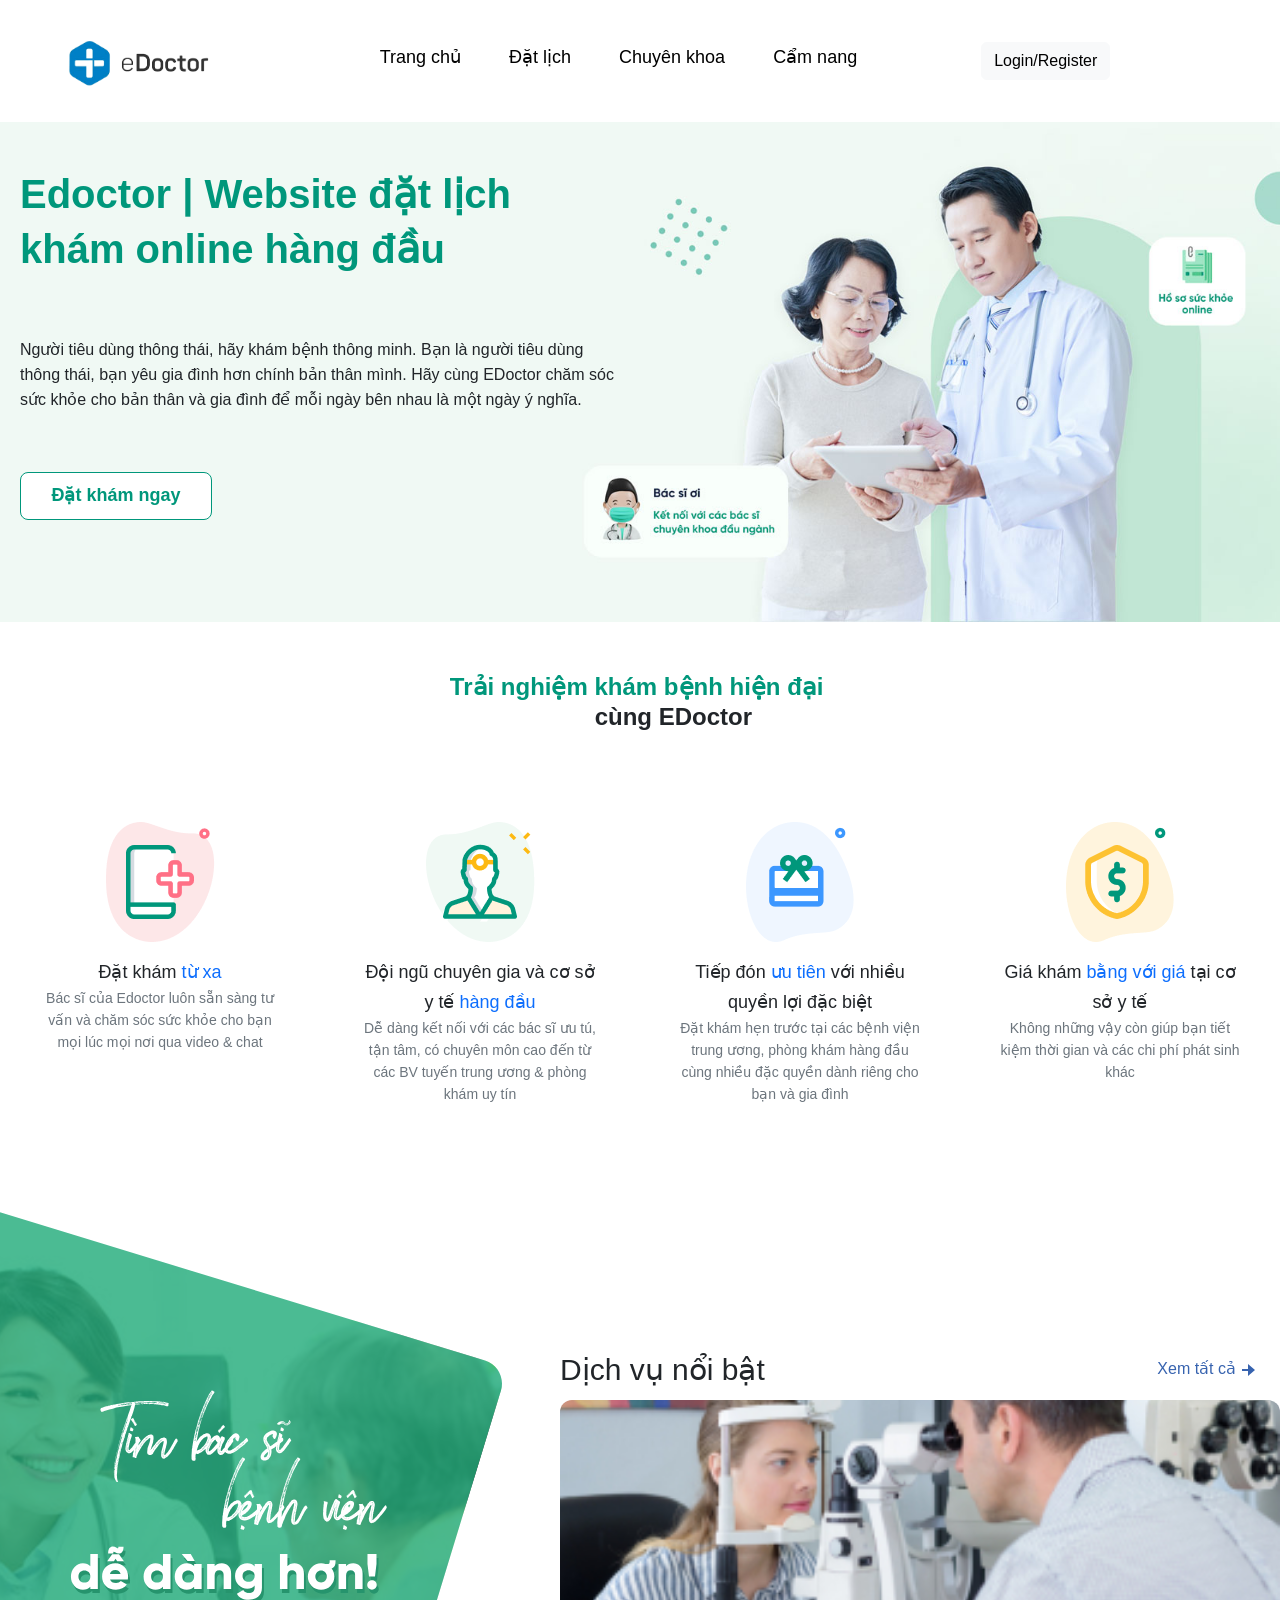
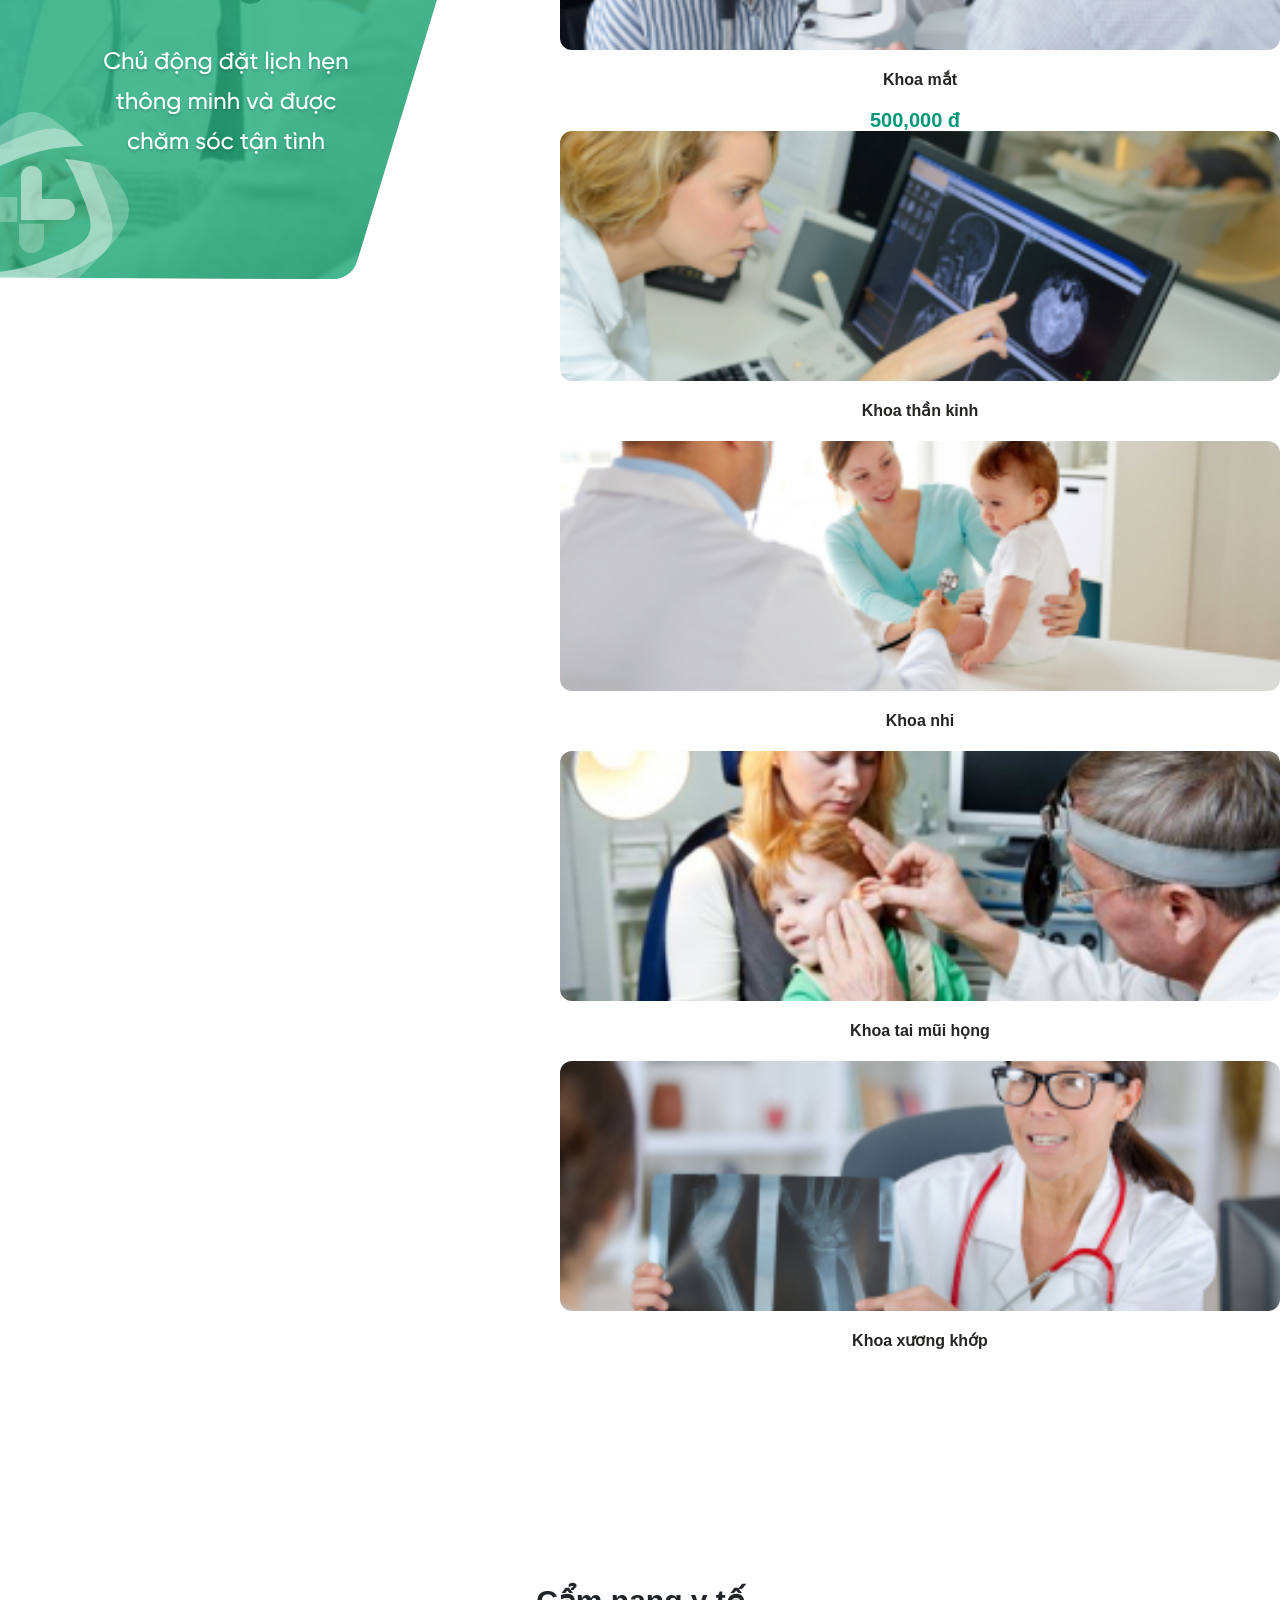
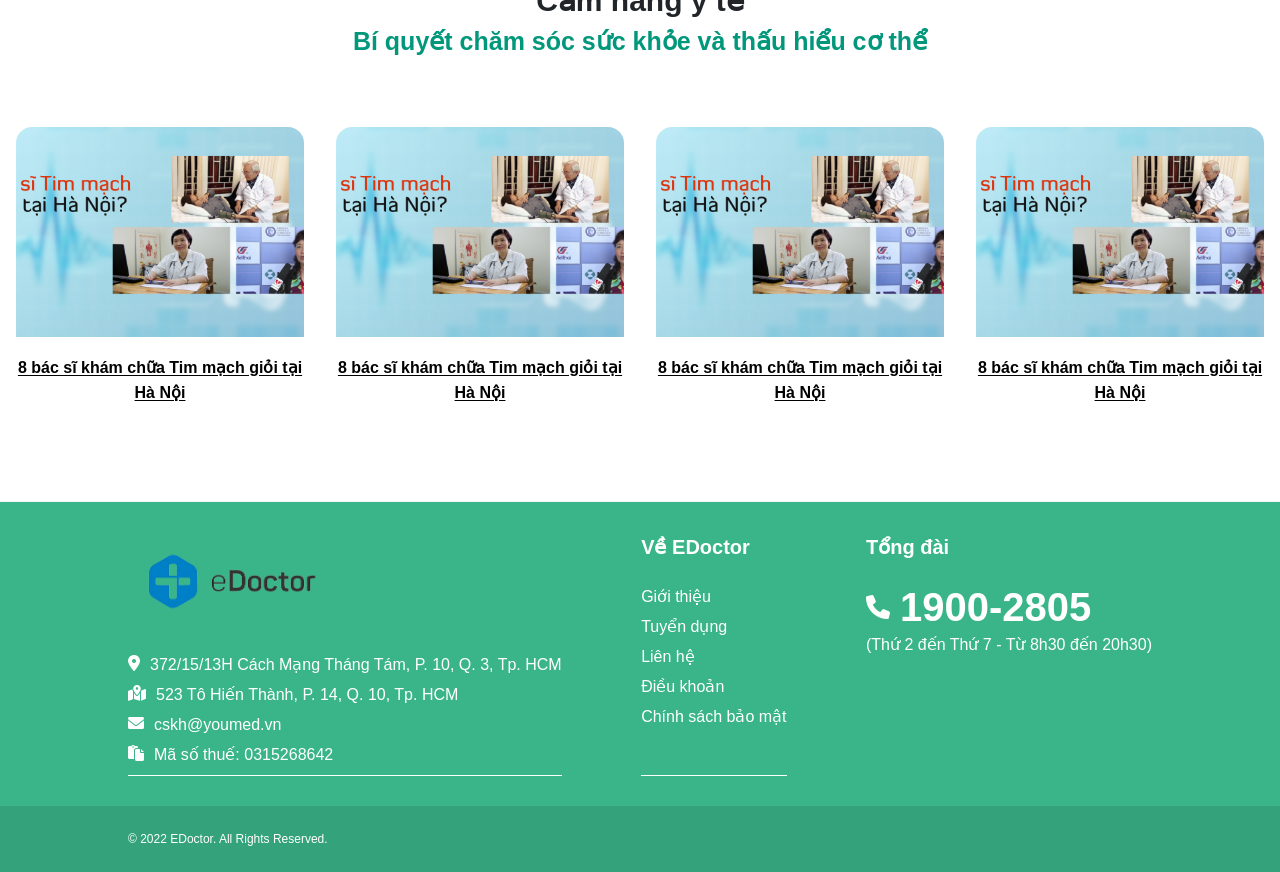
==== commit 160c12af: "update css" ====
--- a/index.html
+++ b/index.html
@@ -159,7 +159,7 @@
               <button type="button" class="btn-close" data-bs-dismiss="modal"></button>
             </div>
             <div class="modal-inner">
-              <div class="modal-body">
+              <div class="modal-body util_pc">
                 <div class="row">
                   <div class="col-12">
                     <div class="mb-3">
@@ -235,6 +235,7 @@
         </div>
       </div>
     </div>
+  </div>
     <section class="masthead">
       <div class="container h-100">
         <div class="row h-100 align-items-center">
@@ -565,6 +566,7 @@
     .appendTo('#slideshow');
 },  3000);
     </script>
+
 </body>
 
 </html>
--- a/assets/css/style.css
+++ b/assets/css/style.css
@@ -132,7 +132,6 @@
 }
 
 .navbar {
-  max-height: 90px;
   background-color: #fff !important;
 }
 
@@ -153,7 +152,7 @@
 }
 @media (max-width: 768px) {
   .img-fluid {
-    width: 16.9270833333vw;
+    width: 20.8333333333vw;
   }
 }
 
@@ -196,8 +195,14 @@
   .navbar-nav .nav-link,
   .navbar-nav .show > .nav-link {
     font-size: 3.90625vw;
-    line-height: 10.4166666667vw;
+    line-height: 5.2083333333vw;
     padding: 0.6510416667vw 7.8125vw !important;
+  }
+}
+
+@media (max-width: 768px) {
+  .navbar-nav .nav-item {
+    margin-bottom: 1.953125vw;
   }
 }
 
@@ -206,7 +211,6 @@
 }
 
 .masthead {
-  height: 100%;
   min-height: 500px;
   background-image: url("../../assets/images/banner.png");
   background-size: cover;
@@ -218,6 +222,37 @@
   .masthead {
     background-image: none;
     background: none #f0f9f4;
+    min-height: 0;
+    margin-bottom: 6.5104166667vw;
+  }
+}
+
+.modal-header .modal-title {
+  font-size: 20px;
+  font-weight: 600;
+  color: #198754;
+}
+@media (max-width: 768px) {
+  .modal-header .modal-title {
+    font-size: 2.6041666667vw;
+  }
+}
+
+@media (max-width: 768px) {
+  .modal-inner {
+    -webkit-box-orient: vertical;
+    -webkit-box-direction: reverse;
+        -ms-flex-direction: column-reverse;
+            flex-direction: column-reverse;
+    -webkit-box-align: center;
+        -ms-flex-align: center;
+            align-items: center;
+  }
+}
+@media (max-width: 768px) {
+  .modal-inner .modal-body {
+    width: 80% !important;
+    text-align: left;
   }
 }
 
@@ -462,6 +497,17 @@
   }
 }
 
+@media (max-width: 768px) {
+  .tab-content .tab-pane form .modal-body {
+    text-align: left;
+  }
+}
+@media (max-width: 768px) {
+  .tab-content .tab-pane form .modal-body .mb-3 .form-check-input {
+    margin: 0;
+  }
+}
+
 .nav-tabs .nav-item .nav-link {
   font-size: 18px;
   font-weight: 600;
@@ -731,11 +777,6 @@
           justify-content: space-between;
   margin-bottom: 80px;
 }
-@media (max-width: 1024px) {
-  #booking .container {
-    margin-bottom: get_pc(80);
-  }
-}
 @media (max-width: 768px) {
   #booking .container {
     margin-bottom: 10.4166666667vw;
@@ -750,11 +791,6 @@
   width: 50%;
   text-align: left;
 }
-@media (max-width: 1024px) {
-  #booking .container .item_booking {
-    padding: get_pc(100) get_pc(120) 0 0;
-  }
-}
 @media (max-width: 768px) {
   #booking .container .item_booking {
     text-align: center;
@@ -764,11 +800,6 @@
 }
 #booking .container .item_booking .title {
   margin-bottom: 10px;
-}
-@media (max-width: 1024px) {
-  #booking .container .item_booking .title {
-    margin-bottom: get_pc(10);
-  }
 }
 @media (max-width: 768px) {
   #booking .container .item_booking .title {
@@ -781,12 +812,6 @@
   font-size: 54px;
   line-height: 80px;
 }
-@media (max-width: 1024px) {
-  #booking .container .item_booking .title h2 {
-    font-size: get_pc(54);
-    line-height: get_pc(80);
-  }
-}
 @media (max-width: 768px) {
   #booking .container .item_booking .title h2 {
     font-size: 7.03125vw;
@@ -796,11 +821,6 @@
 #booking .container .item_booking .txt_desp {
   margin-bottom: 45px;
 }
-@media (max-width: 1024px) {
-  #booking .container .item_booking .txt_desp {
-    margin-bottom: get_pc(45);
-  }
-}
 @media (max-width: 768px) {
   #booking .container .item_booking .txt_desp {
     margin-bottom: 5.859375vw;
@@ -809,12 +829,6 @@
 #booking .container .item_booking .txt_desp p {
   line-height: 25px;
   font-size: 18px;
-}
-@media (max-width: 1024px) {
-  #booking .container .item_booking .txt_desp p {
-    line-height: get_pc(25);
-    font-size: get_pc(18);
-  }
 }
 @media (max-width: 768px) {
   #booking .container .item_booking .txt_desp p {
@@ -832,11 +846,6 @@
       -ms-flex-pack: justify;
           justify-content: space-between;
   margin-bottom: 15px;
-}
-@media (max-width: 1024px) {
-  #booking .container .item_booking .content {
-    margin-bottom: get_pc(15);
-  }
 }
 @media (max-width: 768px) {
   #booking .container .item_booking .content {
@@ -857,13 +866,6 @@
   -webkit-box-shadow: rgba(100, 100, 111, 0.2) 0px 7px 29px 0px;
           box-shadow: rgba(100, 100, 111, 0.2) 0px 7px 29px 0px;
 }
-@media (max-width: 1024px) {
-  #booking .container .item_booking .content .item_content {
-    margin-bottom: get_pc(25);
-    padding: get_pc(20);
-    border-radius: get_pc(10);
-  }
-}
 @media (max-width: 768px) {
   #booking .container .item_booking .content .item_content {
     margin-bottom: 3.2552083333vw;
@@ -877,13 +879,6 @@
   padding: 8px;
   border-radius: 10px;
 }
-@media (max-width: 1024px) {
-  #booking .container .item_booking .content .item_content .item_thumb {
-    margin-right: get_pc(15);
-    padding: get_pc(8);
-    border-radius: get_pc(10);
-  }
-}
 @media (max-width: 768px) {
   #booking .container .item_booking .content .item_content .item_thumb {
     margin-right: 1.953125vw;
@@ -894,11 +889,6 @@
 #booking .container .item_booking .content .item_content .item_thumb img {
   width: 50px;
 }
-@media (max-width: 1024px) {
-  #booking .container .item_booking .content .item_content .item_thumb img {
-    width: get_pc(50);
-  }
-}
 @media (max-width: 768px) {
   #booking .container .item_booking .content .item_content .item_thumb img {
     width: 6.5104166667vw;
@@ -911,12 +901,6 @@
   line-height: 25px;
   font-size: 18px;
   font-weight: 600;
-}
-@media (max-width: 1024px) {
-  #booking .container .item_booking .content .item_content .txt_desp p {
-    line-height: get_pc(25);
-    font-size: get_pc(18);
-  }
 }
 @media (max-width: 768px) {
   #booking .container .item_booking .content .item_content .txt_desp p {
@@ -983,11 +967,6 @@
   font-size: 24px;
   font-weight: 600;
 }
-@media (max-width: 1024px) {
-  #booking .container .item_booking .btn button a {
-    font-size: get_pc(24);
-  }
-}
 @media (max-width: 768px) {
   #booking .container .item_booking .btn button a {
     font-size: 3.125vw;
@@ -1010,7 +989,7 @@
     padding: 0.6510416667vw 7.8125vw !important;
     margin-left: 0 !important;
     font-size: 3.90625vw;
-    line-height: 10.4166666667vw;
+    line-height: 5.2083333333vw;
   }
 }
 .navbar-nav .nav-item .dropdown {
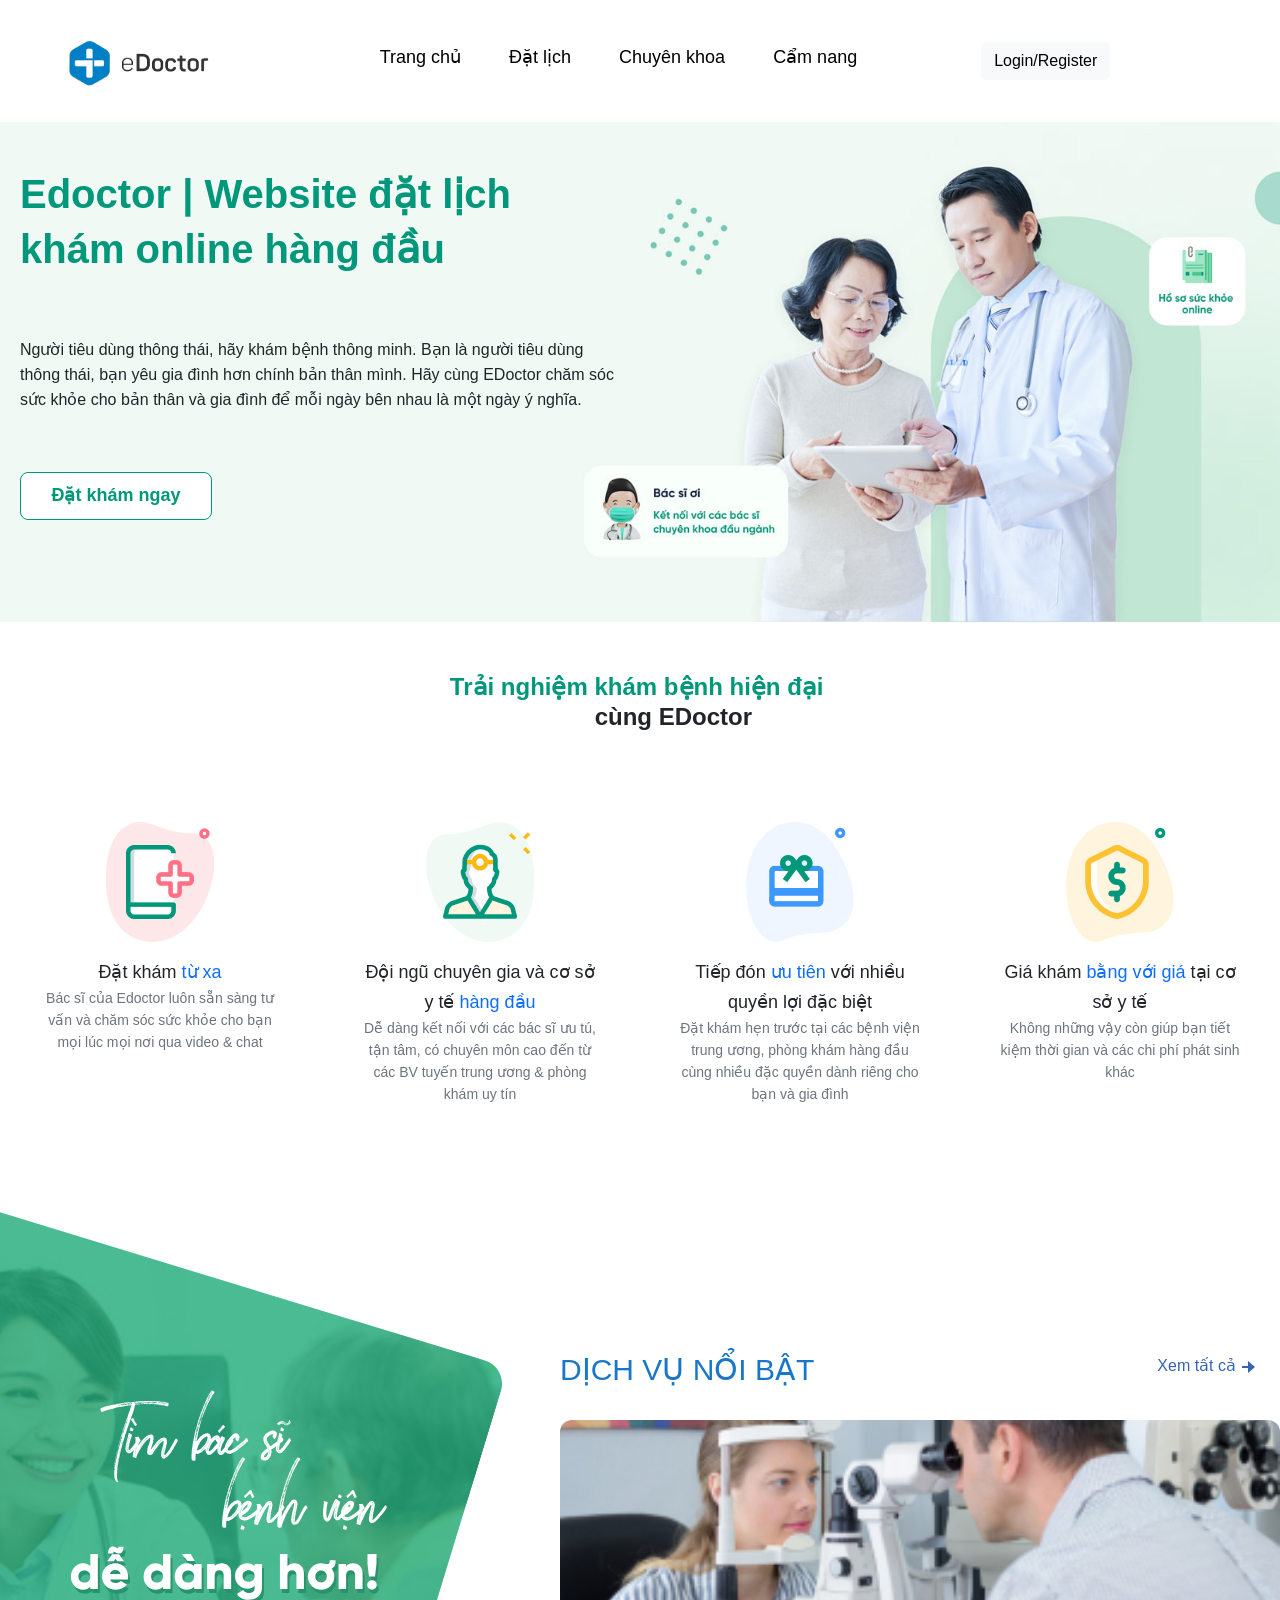
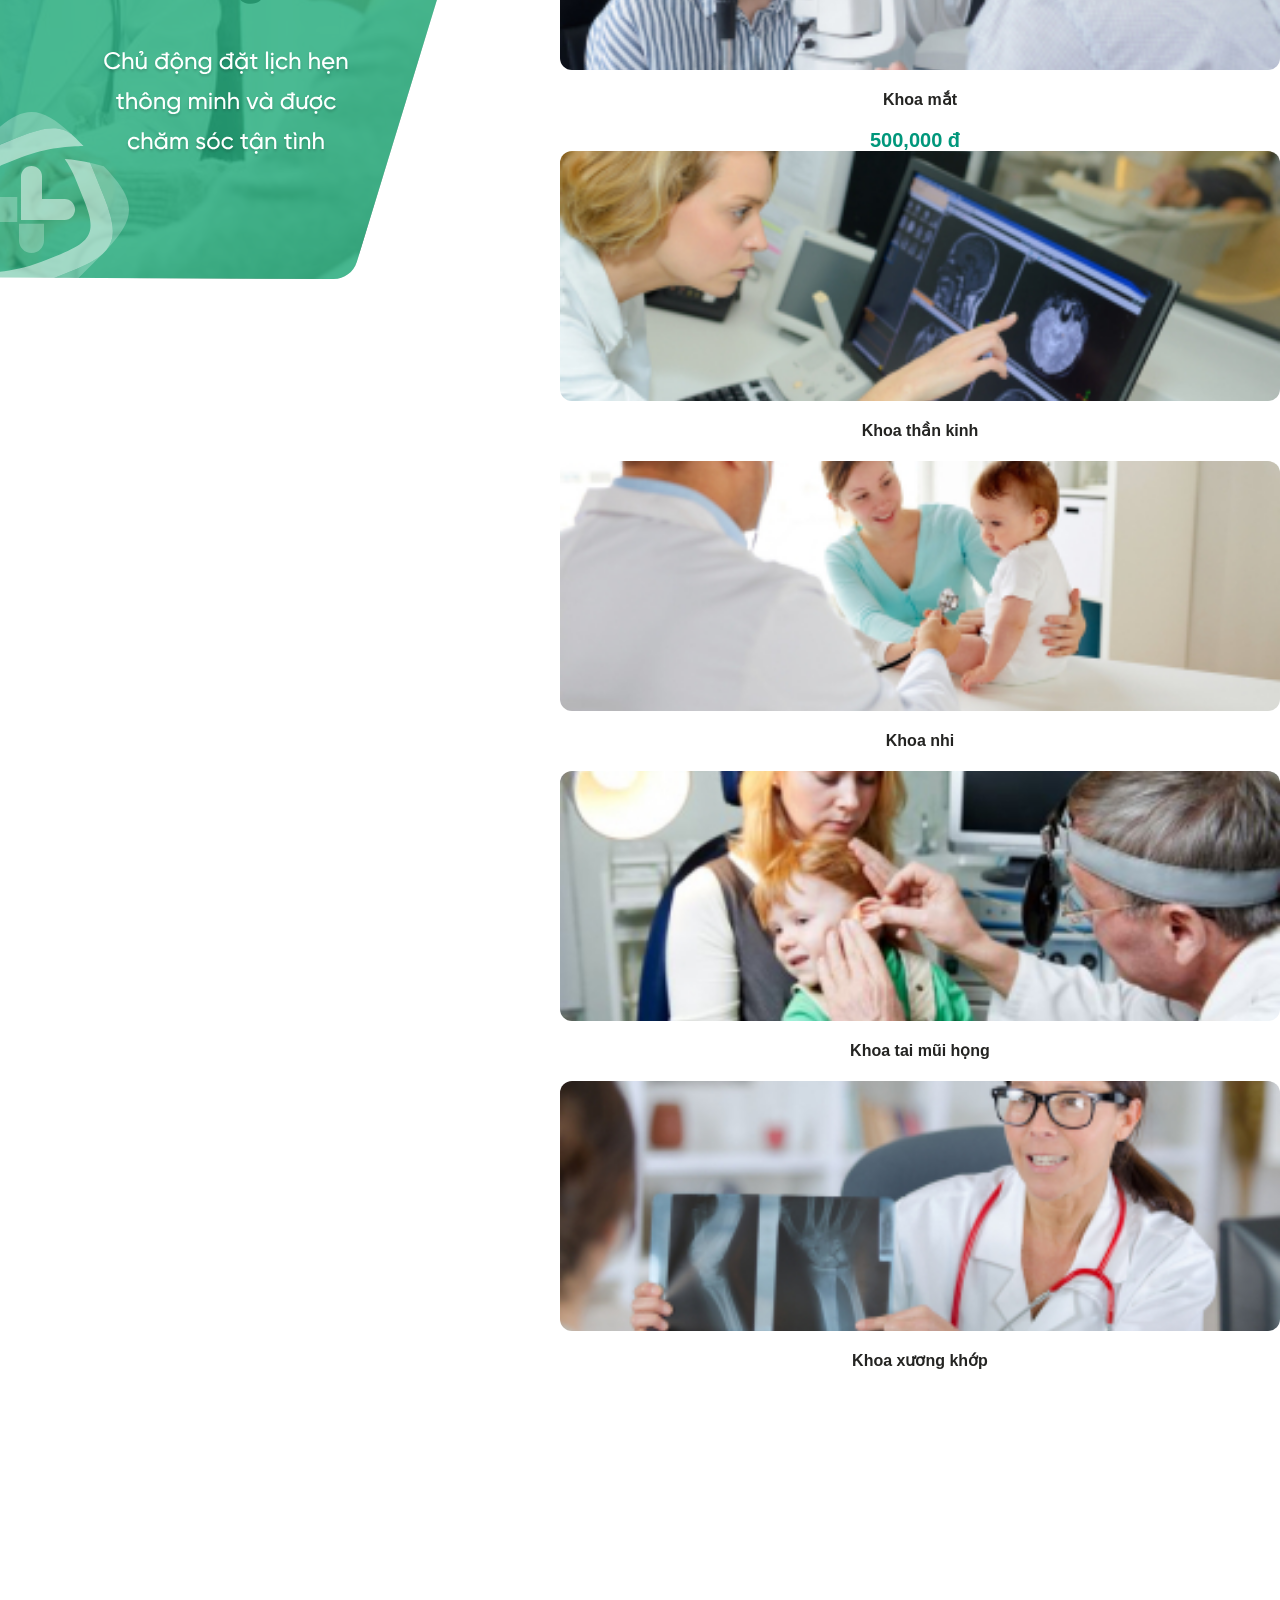
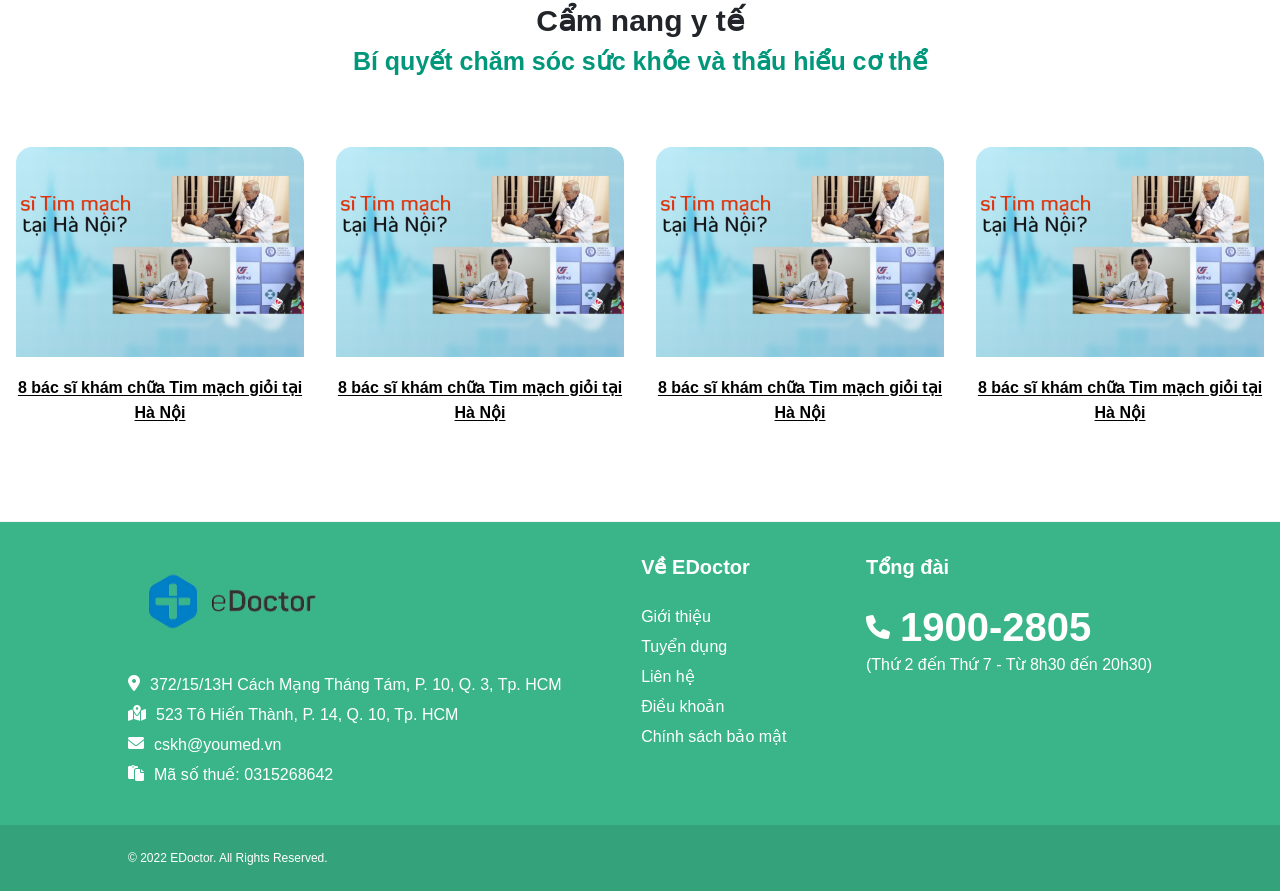
==== commit 3752c1cc: "update cssss" ====
--- a/index.html
+++ b/index.html
@@ -13,8 +13,6 @@
   <link rel="stylesheet" href="https://cdnjs.cloudflare.com/ajax/libs/font-awesome/6.0.0/css/all.min.css">
   <link rel="stylesheet" href="assets/css/style.css">
 </head>
-
-
 <body>
 
   <header>
@@ -126,12 +124,12 @@
                       </a>
                   </li>
                   <li class="dropdown_item">
-                      <a href="">
+                      <a href="edit-account.html">
                           Sua tai khoan
                       </a>
                   </li>
                   <li class="dropdown_item">
-                      <a href="">
+                      <a href="edit-password.html">
                           Đổi mật khẩu
                       </a>
                   </li>
@@ -540,7 +538,7 @@
               breakpoint: 1025,
               settings: {
                 slidesToShow: 3,
-              },
+              }
             },
             {
               breakpoint: 480,
--- a/assets/css/style.css
+++ b/assets/css/style.css
@@ -497,15 +497,11 @@
   }
 }
 
-@media (max-width: 768px) {
-  .tab-content .tab-pane form .modal-body {
-    text-align: left;
-  }
-}
-@media (max-width: 768px) {
-  .tab-content .tab-pane form .modal-body .mb-3 .form-check-input {
-    margin: 0;
-  }
+.tab-content .tab-pane form .modal-body {
+  text-align: left;
+}
+.tab-content .tab-pane form .modal-body .mb-3 .form-check-input {
+  margin: 0;
 }
 
 .nav-tabs .nav-item .nav-link {
@@ -563,9 +559,6 @@
           justify-content: space-between;
   max-width: 700px;
   margin-bottom: 15px;
-  -webkit-box-align: center;
-      -ms-flex-align: center;
-          align-items: center;
 }
 @media (max-width: 768px) {
   .section-v2 .ttl {
@@ -577,10 +570,12 @@
 .section-v2 .ttl h3 {
   font-size: 30px;
   font-weight: 500;
+  margin-bottom: 20px;
 }
 @media (max-width: 768px) {
   .section-v2 .ttl h3 {
     font-size: 2.6041666667vw;
+    margin-bottom: 2.6041666667vw;
   }
 }
 
@@ -1020,6 +1015,7 @@
 }
 .navbar-nav .nav-item:hover .dropdown {
   display: block;
+  z-index: 99;
 }
 
 footer#footer .container {
@@ -1056,11 +1052,11 @@
 }
 footer#footer .container > .inner .address {
   margin-bottom: 30px;
-  border-bottom: 1px solid;
 }
 @media (max-width: 768px) {
   footer#footer .container > .inner .address {
     margin-bottom: 3.90625vw;
+    border-bottom: 1px solid;
   }
 }
 footer#footer .container > .inner .address .logo {
@@ -1117,11 +1113,11 @@
 }
 footer#footer .container > .inner .about_us {
   margin-bottom: 30px;
-  border-bottom: 1px solid;
 }
 @media (max-width: 768px) {
   footer#footer .container > .inner .about_us {
     margin-bottom: 3.90625vw;
+    border-bottom: 1px solid;
   }
 }
 footer#footer .container > .inner .about_us .title {
@@ -1335,9 +1331,21 @@
   margin: 0 auto 80px;
   padding: 5% 30px 0;
 }
+@media (max-width: 768px) {
+  .news > .inner {
+    max-width: 100%;
+    margin: 0 auto 10.4166666667vw;
+    padding: 5% 3.90625vw 0;
+  }
+}
 .news > .inner .ttl {
   text-align: left;
   margin-bottom: 30px;
+}
+@media (max-width: 768px) {
+  .news > .inner .ttl {
+    margin-bottom: 3.90625vw;
+  }
 }
 .news > .inner .ttl h3 {
   font-size: 20px;
@@ -1346,12 +1354,22 @@
   text-underline-offset: 3px;
   color: red;
 }
+@media (max-width: 768px) {
+  .news > .inner .ttl h3 {
+    font-size: 2.6041666667vw;
+  }
+}
 .news > .inner .list_item {
   list-style: none;
 }
 .news > .inner .list_item .item_content {
   padding: 20px 0;
   border-bottom: 1px solid #dddddd;
+}
+@media (max-width: 768px) {
+  .news > .inner .list_item .item_content {
+    padding: 2.6041666667vw 0;
+  }
 }
 .news > .inner .list_item .item_content a {
   display: -webkit-box;
@@ -1365,10 +1383,23 @@
   height: 110px;
   margin-right: 15px;
 }
+@media (max-width: 768px) {
+  .news > .inner .list_item .item_content a img {
+    width: 20.8333333333vw;
+    height: 14.3229166667vw;
+    margin-right: 1.953125vw;
+  }
+}
 .news > .inner .list_item .item_content a p {
   color: #000;
   font-size: 20px;
   line-height: 30px;
+}
+@media (max-width: 768px) {
+  .news > .inner .list_item .item_content a p {
+    font-size: 2.6041666667vw;
+    line-height: 3.90625vw;
+  }
 }
 .news > .inner .list_item .item_content:first-child {
   border-top: 1px solid #dddddd;
@@ -1481,18 +1512,6 @@
       -ms-flex-pack: end;
           justify-content: end;
 }
-.bill > .inner .navbar .search {
-  padding: 5px;
-}
-.bill > .inner .navbar .add {
-  padding: 5px;
-}
-.bill > .inner .navbar .add .modal-title {
-  font-size: 18px;
-  text-transform: uppercase;
-  color: #297bc3;
-  font-weight: 500;
-}
 .bill > .inner .search-bill {
   margin-bottom: 30px;
 }
@@ -1540,45 +1559,193 @@
       -ms-flex-direction: column;
           flex-direction: column;
   margin: 0 50px 10px 0;
+  text-align: left;
 }
 .bill > .inner .search-bill .container form .form .name input, .bill > .inner .search-bill .container form .form .status input, .bill > .inner .search-bill .container form .form .number input, .bill > .inner .search-bill .container form .form .date input {
   width: 340px;
   height: 40px;
+  outline-color: #5396ec;
+  border-radius: 5px;
+}
+.bill > .inner .search-bill .container form .btn-search {
+  background: #0d6efd;
+  border: none;
+  padding: 5px 15px;
+  color: #fff;
+  display: -webkit-box;
+  display: -ms-flexbox;
+  display: flex;
+  line-height: 30px;
+  font-size: 18px;
+  border-radius: 5px;
+  -webkit-box-align: center;
+      -ms-flex-align: center;
+          align-items: center;
 }
 .bill > .inner .list-bill .ttl {
   font-size: 18px;
   text-transform: uppercase;
   margin-bottom: 10px;
   color: #1b699d;
-}
-.bill > .inner .list-bill .list-item .table-bordered {
+  text-align: left;
+}
+.bill > .inner .list-bill .list-item .table {
   text-align: center;
   font-size: 14px;
-}
-.bill > .inner .list-bill .list-item .table-bordered th {
-  color: #fff;
-}
-.bill > .inner .list-bill .list-item .table-bordered tr,
-.bill > .inner .list-bill .list-item .table-bordered th,
-.bill > .inner .list-bill .list-item .table-bordered td {
+  width: 100%;
+}
+.bill > .inner .list-bill .list-item .table th {
+  line-height: 35px;
+  font-size: 16px;
+  background-color: #7ba3d5;
+  font-weight: 600;
+}
+.bill > .inner .list-bill .list-item .table tr,
+.bill > .inner .list-bill .list-item .table th,
+.bill > .inner .list-bill .list-item .table td {
   border: 1px solid #dddd;
 }
-.bill > .inner .list-bill .list-item .table-bordered thead {
+.bill > .inner .list-bill .list-item .table thead {
   background-color: #3e8bbf;
 }
-.bill > .inner .list-bill .list-item .table-bordered td .modal-title {
-  font-size: 18px;
-  text-transform: uppercase;
-  color: #297bc3;
-  font-weight: 500;
-}
-.bill > .inner .list-bill .list-item .table-bordered td button.detail, .bill > .inner .list-bill .list-item .table-bordered td button.edit, .bill > .inner .list-bill .list-item .table-bordered td button.check, .bill > .inner .list-bill .list-item .table-bordered td button.delete {
+.bill > .inner .list-bill .list-item .table td.btn-container {
+  display: -webkit-box;
+  display: -ms-flexbox;
+  display: flex;
+  -webkit-box-pack: center;
+      -ms-flex-pack: center;
+          justify-content: center;
+}
+.bill > .inner .list-bill .list-item .table td.btn-container .detail, .bill > .inner .list-bill .list-item .table td.btn-container .edit, .bill > .inner .list-bill .list-item .table td.btn-container .check, .bill > .inner .list-bill .list-item .table td.btn-container .delete {
   border: none;
   background: none;
   outline: none;
 }
-.bill > .inner .list-bill .list-item .table-bordered td .modal-body form {
+
+.ttl h3 {
+  font-size: 22px;
+  font-weight: 600;
+  text-transform: uppercase;
+  line-height: 30px;
+  color: #1977c9;
+  margin-bottom: 40px;
+}
+
+.form-container {
+  margin-bottom: 30px;
+  -webkit-box-orient: vertical;
+  -webkit-box-direction: normal;
+      -ms-flex-direction: column;
+          flex-direction: column;
+  display: -webkit-box;
+  display: -ms-flexbox;
+  display: flex;
   text-align: left;
+}
+.form-container .form-label {
+  font-size: 18px;
+  line-height: 30px;
+}
+.form-container .form-label span {
+  color: red;
+}
+.form-container .form-control {
+  height: 40px;
+  width: 400px;
+  border: 1px solid #6c757d;
+  border-radius: 5px;
+  outline-color: #5396ec;
+}
+
+.btn-submit {
+  font-size: 18px;
+  background-color: #0d6efd;
+  border: none;
+  color: #fff;
+  border-radius: 5px;
+  padding: 10px 25px;
+}
+
+.btn-add {
+  background: #0d6efd;
+  border: none;
+  padding: 5px 15px;
+  color: #fff;
+  display: -webkit-box;
+  display: -ms-flexbox;
+  display: flex;
+  line-height: 30px;
+  font-size: 18px;
+  border-radius: 5px;
+  -webkit-box-align: center;
+      -ms-flex-align: center;
+          align-items: center;
+}
+
+.btn-add span {
+  margin-left: 10px;
+}
+
+.popup_body {
+  display: none;
+  position: fixed;
+  overflow: hidden;
+  overflow-y: auto;
+  top: 0;
+  left: 0;
+  right: 0;
+  bottom: 0;
+  -webkit-transition: 300ms;
+  transition: 300ms;
+}
+
+.popup_body_show {
+  display: block;
+  -webkit-transition: 300ms;
+  transition: 300ms;
+}
+
+.popup_back {
+  background: rgba(0, 0, 0, 0.4);
+  position: fixed;
+  left: 0;
+  right: 0;
+  top: 0;
+  bottom: 0;
+}
+
+.popup_contain {
+  position: relative;
+  background: #fff;
+  min-width: 300px;
+  max-width: 35%;
+  margin: 100px auto 50px;
+  min-height: 150px;
+  padding: 30px 80px;
+}
+
+.popup_close {
+  background: #c6c4c4;
+  padding: 5px 10px 5px;
+  position: absolute;
+  right: -10px;
+  top: -10px;
+  cursor: pointer;
+  color: #fff;
+  border-radius: 50%;
+}
+
+.ttl h3 {
+  font-size: 22px;
+  font-weight: 600;
+  text-transform: uppercase;
+  line-height: 30px;
+  color: #1977c9;
+  margin-bottom: 40px;
+}
+
+input {
+  border: 1px solid;
 }
 
 .bill-detail > .inner {
@@ -1593,6 +1760,9 @@
   display: -webkit-box;
   display: -ms-flexbox;
   display: flex;
+  -webkit-box-align: center;
+      -ms-flex-align: center;
+          align-items: center;
 }
 .bill-detail > .inner .information .logo {
   width: 160px;
@@ -1605,9 +1775,11 @@
   text-transform: uppercase;
   font-size: 18px;
   font-weight: 600;
+  line-height: 25px;
 }
 .bill-detail > .inner .information .info-detail p {
   font-size: 14px;
+  line-height: 20px;
 }
 .bill-detail > .inner .container {
   margin-bottom: 60px;
@@ -1619,7 +1791,9 @@
   font-size: 35px;
   text-transform: uppercase;
   text-align: center;
+  line-height: 45px;
   font-weight: 700;
+  margin-bottom: 10px;
 }
 .bill-detail > .inner .container .ttl-bill p {
   text-align: center;
@@ -1635,10 +1809,11 @@
 }
 .bill-detail > .inner .container .info-customer {
   margin-bottom: 30px;
+  text-align: left;
 }
 .bill-detail > .inner .container .info-customer p {
   font-size: 16px;
-  margin-bottom: 3px;
+  margin-bottom: 10px;
 }
 .bill-detail > .inner .container .info-customer p span {
   font-weight: 600;
@@ -1713,10 +1888,20 @@
   height: 110px;
   margin-right: 15px;
 }
-#wrapper.specialized > .inner .list_item .item_content a p {
+#wrapper.specialized > .inner .list_item .item_content a .content {
+  text-align: left;
+}
+#wrapper.specialized > .inner .list_item .item_content a .content p {
+  font-size: 18px;
+  line-height: 30px;
   color: #000;
+}
+#wrapper.specialized > .inner .list_item .item_content a .content p.name {
+  margin-bottom: 5px;
   font-size: 20px;
-  line-height: 30px;
+}
+#wrapper.specialized > .inner .list_item .item_content a .content p span.price {
+  margin-right: 0;
 }
 #wrapper.specialized > .inner .list_item .item_content:first-child {
   border-top: 1px solid #dddddd;
@@ -1724,24 +1909,50 @@
 
 #wrapper.specialized_detail > .inner {
   margin: 0 auto 80px;
+}
+@media (max-width: 768px) {
+  #wrapper.specialized_detail > .inner {
+    margin: 0 auto 10.4166666667vw;
+  }
 }
 #wrapper.specialized_detail > .inner .info_specialized {
   background: #fafafa;
   padding: 50px 120px;
   margin-bottom: 40px;
 }
+@media (max-width: 768px) {
+  #wrapper.specialized_detail > .inner .info_specialized {
+    padding: 6.5104166667vw 15.625vw;
+    margin-bottom: 5.2083333333vw;
+  }
+}
 #wrapper.specialized_detail > .inner .info_specialized .container_specialized {
   max-width: 1200px;
   margin: 0 auto;
 }
+@media (max-width: 768px) {
+  #wrapper.specialized_detail > .inner .info_specialized .container_specialized {
+    max-width: 100%;
+  }
+}
 #wrapper.specialized_detail > .inner .info_specialized .container_specialized .ttl {
   margin-bottom: 30px;
+}
+@media (max-width: 768px) {
+  #wrapper.specialized_detail > .inner .info_specialized .container_specialized .ttl {
+    margin-bottom: 3.90625vw;
+  }
 }
 #wrapper.specialized_detail > .inner .info_specialized .container_specialized .ttl h2 {
   font-size: 26px;
   font-weight: bold;
   text-align: left;
 }
+@media (max-width: 768px) {
+  #wrapper.specialized_detail > .inner .info_specialized .container_specialized .ttl h2 {
+    font-size: 3.3854166667vw;
+  }
+}
 #wrapper.specialized_detail > .inner .info_specialized .container_specialized .txt_desp .text {
   text-align: left;
   position: relative;
@@ -1754,6 +1965,12 @@
   font-size: 18px;
   font-weight: 600;
   line-height: 35px;
+}
+@media (max-width: 768px) {
+  #wrapper.specialized_detail > .inner .info_specialized .container_specialized .txt_desp .text strong {
+    font-size: 2.34375vw;
+    line-height: 4.5572916667vw;
+  }
 }
 #wrapper.specialized_detail > .inner .info_specialized .container_specialized .txt_desp .text ul {
   line-height: 24px;
@@ -1761,9 +1978,21 @@
   list-style: disc;
   margin-left: 30px;
 }
+@media (max-width: 768px) {
+  #wrapper.specialized_detail > .inner .info_specialized .container_specialized .txt_desp .text ul {
+    line-height: 3.125vw;
+    font-size: 2.0833333333vw;
+    margin-left: 3.90625vw;
+  }
+}
 #wrapper.specialized_detail > .inner .info_specialized .container_specialized .txt_desp .text.show-more-height {
   height: 90px;
   overflow: hidden;
+}
+@media (max-width: 768px) {
+  #wrapper.specialized_detail > .inner .info_specialized .container_specialized .txt_desp .text.show-more-height {
+    height: 11.71875vw;
+  }
 }
 #wrapper.specialized_detail > .inner .info_specialized .container_specialized .txt_desp .show-more {
   color: #40947d;
@@ -1774,6 +2003,13 @@
   text-align: left;
   cursor: pointer;
 }
+@media (max-width: 768px) {
+  #wrapper.specialized_detail > .inner .info_specialized .container_specialized .txt_desp .show-more {
+    font-size: 1.5625vw;
+    padding-top: 0.6510416667vw;
+    height: 2.6041666667vw;
+  }
+}
 #wrapper.specialized_detail > .inner .list-doctor {
   max-width: 1200px;
   margin: 0 auto 30px;
@@ -1784,8 +2020,25 @@
       -ms-flex-pack: justify;
           justify-content: space-between;
 }
+@media (max-width: 768px) {
+  #wrapper.specialized_detail > .inner .list-doctor {
+    max-width: 100%;
+    margin: 0 auto 3.90625vw;
+    -webkit-box-orient: vertical;
+    -webkit-box-direction: normal;
+        -ms-flex-direction: column;
+            flex-direction: column;
+    padding: 1.3020833333vw 10.4166666667vw;
+  }
+}
 #wrapper.specialized_detail > .inner .list-doctor .list_specialized {
   width: 65%;
+}
+@media (max-width: 768px) {
+  #wrapper.specialized_detail > .inner .list-doctor .list_specialized {
+    width: 100%;
+    margin-bottom: 6.5104166667vw;
+  }
 }
 #wrapper.specialized_detail > .inner .list-doctor .list_specialized .item_specialized {
   background: #fff;
@@ -1795,6 +2048,12 @@
   margin-bottom: 15px;
   list-style: none;
 }
+@media (max-width: 768px) {
+  #wrapper.specialized_detail > .inner .list-doctor .list_specialized .item_specialized {
+    padding: 3.2552083333vw;
+    margin-bottom: 1.953125vw;
+  }
+}
 #wrapper.specialized_detail > .inner .list-doctor .list_specialized .item_specialized .container {
   display: -webkit-box;
   display: -ms-flexbox;
@@ -1810,6 +2069,11 @@
 }
 #wrapper.specialized_detail > .inner .list-doctor .list_specialized .item_specialized .container .info_doctor .item_thumb {
   margin-right: 15px;
+}
+@media (max-width: 768px) {
+  #wrapper.specialized_detail > .inner .list-doctor .list_specialized .item_specialized .container .info_doctor .item_thumb {
+    margin-right: 1.953125vw;
+  }
 }
 #wrapper.specialized_detail > .inner .list-doctor .list_specialized .item_specialized .container .info_doctor .item_thumb img {
   height: 130px;
@@ -1819,11 +2083,24 @@
   width: 130px;
   margin-bottom: 10px;
 }
+@media (max-width: 768px) {
+  #wrapper.specialized_detail > .inner .list-doctor .list_specialized .item_specialized .container .info_doctor .item_thumb img {
+    height: 16.9270833333vw;
+    width: 16.9270833333vw;
+    margin-right: 1.3020833333vw;
+  }
+}
 #wrapper.specialized_detail > .inner .list-doctor .list_specialized .item_specialized .container .info_doctor .item_thumb p a {
   font-size: 16px;
   color: #45c3d2;
   line-height: 20px;
 }
+@media (max-width: 768px) {
+  #wrapper.specialized_detail > .inner .list-doctor .list_specialized .item_specialized .container .info_doctor .item_thumb p a {
+    font-size: 2.0833333333vw;
+    line-height: 2.6041666667vw;
+  }
+}
 #wrapper.specialized_detail > .inner .list-doctor .list_specialized .item_specialized .container .info_doctor .txt_desp {
   text-align: left;
   width: 66%;
@@ -1833,10 +2110,15 @@
   color: #45c3d2;
   line-height: 30px;
 }
+@media (max-width: 768px) {
+  #wrapper.specialized_detail > .inner .list-doctor .list_specialized .item_specialized .container .info_doctor .txt_desp h4 {
+    font-size: 2.8645833333vw;
+    line-height: 3.90625vw;
+  }
+}
 #wrapper.specialized_detail > .inner .list-doctor .list_specialized .item_specialized .container .info_doctor .txt_desp .txt_info {
   font-size: 14px;
   color: #555858;
-  line-height: 20px;
   overflow: hidden;
   text-overflow: ellipsis;
   line-height: 25px;
@@ -1845,12 +2127,24 @@
   display: -webkit-box;
   -webkit-box-orient: vertical;
 }
+@media (max-width: 768px) {
+  #wrapper.specialized_detail > .inner .list-doctor .list_specialized .item_specialized .container .info_doctor .txt_desp .txt_info {
+    font-size: 1.8229166667vw;
+    line-height: 2.6041666667vw;
+    height: 9.765625vw;
+  }
+}
 #wrapper.specialized_detail > .inner .list-doctor .list_specialized .item_specialized .container .info_doctor .txt_desp h2,
 #wrapper.specialized_detail > .inner .list-doctor .list_specialized .item_specialized .container .info_doctor .txt_desp h3 {
   display: none;
 }
 #wrapper.specialized_detail > .inner .list-doctor .container-list {
   width: 30%;
+}
+@media (max-width: 768px) {
+  #wrapper.specialized_detail > .inner .list-doctor .container-list {
+    width: 100%;
+  }
 }
 #wrapper.specialized_detail > .inner .list-doctor .container-list .ttl {
   display: block;
@@ -1864,6 +2158,13 @@
   letter-spacing: 0.3px;
   text-transform: uppercase;
 }
+@media (max-width: 768px) {
+  #wrapper.specialized_detail > .inner .list-doctor .container-list .ttl {
+    margin-bottom: 3.90625vw;
+    font-size: 2.34375vw;
+    padding-bottom: 1.3020833333vw;
+  }
+}
 #wrapper.specialized_detail > .inner .list-doctor .container-list .ttl::after {
   display: block;
   position: absolute;
@@ -1875,10 +2176,22 @@
   background: -webkit-gradient(linear, left top, right top, color-stop(0, #009688), color-stop(20%, #009688), to(#1de9b6)) !important;
   background: linear-gradient(90deg, #009688 0, #009688 20%, #1de9b6) !important;
 }
+@media (max-width: 768px) {
+  #wrapper.specialized_detail > .inner .list-doctor .container-list .list {
+    height: 32.5520833333vw;
+    overflow: hidden;
+    overflow-y: auto;
+  }
+}
 #wrapper.specialized_detail > .inner .list-doctor .container-list .list .item {
   list-style: none;
   border-bottom: 1px solid #e7e7e7;
   padding: 15px 0;
+}
+@media (max-width: 768px) {
+  #wrapper.specialized_detail > .inner .list-doctor .container-list .list .item {
+    padding: 1.953125vw 0;
+  }
 }
 #wrapper.specialized_detail > .inner .list-doctor .container-list .list .item a .info {
   display: -webkit-box;
@@ -1892,10 +2205,274 @@
   width: 155px;
   margin-right: 20px;
 }
+@media (max-width: 768px) {
+  #wrapper.specialized_detail > .inner .list-doctor .container-list .list .item a .info .thumb {
+    height: 13.0208333333vw;
+    width: 20.1822916667vw;
+    margin-right: 2.6041666667vw;
+  }
+}
 #wrapper.specialized_detail > .inner .list-doctor .container-list .list .item a .info p {
   font-size: 16px;
   color: #000;
 }
+@media (max-width: 768px) {
+  #wrapper.specialized_detail > .inner .list-doctor .container-list .list .item a .info p {
+    font-size: 2.0833333333vw;
+  }
+}
 #wrapper.specialized_detail > .inner .list-doctor .container-list .list .item:last-child {
   border-bottom: none;
 }
+
+#edit_password .container {
+  padding-top: 10%;
+  padding-bottom: 100px;
+  position: relative;
+  background-image: -webkit-gradient(linear, left top, right top, from(rgba(255, 0, 0, 0)), to(#afeaf5));
+  background-image: linear-gradient(to right, rgba(255, 0, 0, 0), #afeaf5);
+}
+#edit_password .container .row {
+  max-width: 400px;
+  width: 100%;
+  margin: 0 auto;
+}
+#edit_password .container .row .card-title {
+  font-size: 30px;
+  line-height: 40px;
+  margin-bottom: 45px;
+  font-weight: 600;
+}
+#edit_password .container .row form {
+  text-align: left;
+}
+#edit_password .container .row form .alert-success {
+  margin-bottom: 25px;
+}
+#edit_password .container .row form .alert-success h3 {
+  font-size: 24px;
+  line-height: 30px;
+  color: #7ed2d2;
+  font-style: italic;
+}
+#edit_password .container .row form .alert-danger {
+  margin-bottom: 25px;
+}
+#edit_password .container .row form .alert-danger h3 {
+  font-size: 24px;
+  line-height: 30px;
+  color: #ef5a69;
+  font-style: italic;
+}
+#edit_password .container .row form fieldset {
+  margin-bottom: 25px;
+}
+#edit_password .container .row form fieldset .form-group {
+  text-align: left;
+}
+#edit_password .container .row form fieldset .form-group .control-label {
+  margin-bottom: 5px;
+  display: block;
+}
+#edit_password .container .row form fieldset .form-group .col-sm-10 .form-control {
+  width: 100%;
+  height: 45px;
+  border-radius: 5px;
+  padding: 10px;
+  border: 1px solid #dddddd;
+}
+#edit_password .container .row form fieldset .col-sm-10 {
+  text-align: center;
+}
+#edit_password .container .row form fieldset .col-sm-10 .btn {
+  background: #5396ec;
+  border: none;
+  font-size: 20px;
+  padding: 10px 20px;
+  border-radius: 5px;
+  color: #ffff;
+  cursor: pointer;
+}
+
+#edit_account .container {
+  padding-top: 10%;
+  padding-bottom: 100px;
+  position: relative;
+  background-image: -webkit-gradient(linear, left top, right top, from(rgba(255, 0, 0, 0)), to(#afeaf5));
+  background-image: linear-gradient(to right, rgba(255, 0, 0, 0), #afeaf5);
+}
+#edit_account .container .row {
+  max-width: 650px;
+  width: 100%;
+  margin: 0 auto;
+}
+#edit_account .container .row .card-title {
+  font-size: 30px;
+  line-height: 40px;
+  margin-bottom: 45px;
+  font-weight: 600;
+}
+#edit_account .container .row .form-horizontal {
+  text-align: left;
+}
+#edit_account .container .row .form-horizontal .alert-success {
+  margin-bottom: 25px;
+}
+#edit_account .container .row .form-horizontal .alert-success div h3 {
+  font-size: 24px;
+  line-height: 30px;
+  color: #7ed2d2;
+  font-style: italic;
+}
+#edit_account .container .row .form-horizontal .card-content .inner {
+  display: -webkit-box;
+  display: -ms-flexbox;
+  display: flex;
+  -webkit-box-pack: justify;
+      -ms-flex-pack: justify;
+          justify-content: space-between;
+  margin-bottom: 20px;
+}
+#edit_account .container .row .form-horizontal .card-content .inner .left_form fieldset {
+  margin-bottom: 25px;
+}
+#edit_account .container .row .form-horizontal .card-content .inner .left_form fieldset .form-group .control-label {
+  margin-bottom: 5px;
+  display: block;
+}
+#edit_account .container .row .form-horizontal .card-content .inner .left_form fieldset .form-group .col-sm-10 {
+  display: -webkit-box;
+  display: -ms-flexbox;
+  display: flex;
+  -webkit-box-align: center;
+      -ms-flex-align: center;
+          align-items: center;
+}
+#edit_account .container .row .form-horizontal .card-content .inner .left_form fieldset .form-group .col-sm-10 .form-control {
+  width: 290px;
+  height: 45px;
+  border-radius: 5px;
+  padding: 10px;
+  border: 1px solid #dddddd;
+}
+#edit_account .container .row .form-horizontal .card-content .inner .right_form fieldset {
+  margin-bottom: 25px;
+}
+#edit_account .container .row .form-horizontal .card-content .inner .right_form fieldset .form-group .control-label {
+  margin-bottom: 5px;
+  display: block;
+}
+#edit_account .container .row .form-horizontal .card-content .inner .right_form fieldset .form-group .col-sm-10 {
+  display: -webkit-box;
+  display: -ms-flexbox;
+  display: flex;
+  -webkit-box-align: center;
+      -ms-flex-align: center;
+          align-items: center;
+}
+#edit_account .container .row .form-horizontal .card-content .inner .right_form fieldset .form-group .col-sm-10 .form-control {
+  width: 290px;
+  height: 45px;
+  border-radius: 5px;
+  padding: 10px;
+  border: 1px solid #dddddd;
+}
+#edit_account .container .row .form-horizontal .card-content .inner .right_form fieldset .form-group .col-sm-10 label {
+  display: -webkit-box;
+  display: -ms-flexbox;
+  display: flex;
+  cursor: pointer;
+  font-weight: 500;
+  position: relative;
+  overflow: hidden;
+  margin-right: 20px;
+}
+#edit_account .container .row .form-horizontal .card-content .inner .right_form fieldset .form-group .col-sm-10 label input[type=radio] {
+  -webkit-appearance: auto;
+     -moz-appearance: auto;
+          appearance: auto;
+  position: absolute;
+  left: -9999px;
+}
+#edit_account .container .row .form-horizontal .card-content .inner .right_form fieldset .form-group .col-sm-10 label input[type=radio]:checked ~ span {
+  background-color: #d6d6e5;
+}
+#edit_account .container .row .form-horizontal .card-content .inner .right_form fieldset .form-group .col-sm-10 label input[type=radio]:checked ~ span:before {
+  -webkit-box-shadow: inset 0 0 0 0.4375em #00005c;
+          box-shadow: inset 0 0 0 0.4375em #00005c;
+}
+#edit_account .container .row .form-horizontal .card-content .inner .right_form fieldset .form-group .col-sm-10 label span {
+  display: -webkit-box;
+  display: -ms-flexbox;
+  display: flex;
+  -webkit-box-align: center;
+      -ms-flex-align: center;
+          align-items: center;
+  padding: 0.375em 0.75em 0.375em 0.375em;
+  border-radius: 99em;
+  -webkit-transition: 0.25s ease;
+  transition: 0.25s ease;
+}
+#edit_account .container .row .form-horizontal .card-content .inner .right_form fieldset .form-group .col-sm-10 label span:hover {
+  background-color: #d6d6e5;
+}
+#edit_account .container .row .form-horizontal .card-content .inner .right_form fieldset .form-group .col-sm-10 label span:before {
+  display: -webkit-box;
+  display: -ms-flexbox;
+  display: flex;
+  -ms-flex-negative: 0;
+      flex-shrink: 0;
+  content: "";
+  background-color: #fff;
+  width: 1.5em;
+  height: 1.5em;
+  border-radius: 50%;
+  margin-right: 0.375em;
+  -webkit-transition: 0.25s ease;
+  transition: 0.25s ease;
+  -webkit-box-shadow: inset 0 0 0 0.125em #00005c;
+          box-shadow: inset 0 0 0 0.125em #00005c;
+}
+#edit_account .container .row .form-horizontal .card-content .col-sm-10 {
+  text-align: center;
+}
+#edit_account .container .row .form-horizontal .card-content .col-sm-10 .btn {
+  background: #5396ec;
+  border: none;
+  font-size: 20px;
+  padding: 10px 20px;
+  border-radius: 5px;
+  color: #ffff;
+  cursor: pointer;
+}
+
+#wrapper.forget-password > .inner {
+  max-width: 850px;
+  width: 88.88%;
+  margin: 0 auto 80px;
+  padding: 10% 30px 0;
+}
+#wrapper.forget-password > .inner .form-submit .ttl {
+  margin-bottom: 25px;
+}
+#wrapper.forget-password > .inner .form-submit .ttl p {
+  font-size: 18px;
+  line-height: 25px;
+}
+#wrapper.forget-password > .inner .form-submit form .form-control {
+  margin-bottom: 25px;
+}
+#wrapper.forget-password > .inner .form-submit form .form-control .form-input input {
+  width: 500px;
+  height: 50px;
+  padding: 5px 20px;
+  outline-color: #7ed2d2;
+  border-radius: 5px;
+}
+#wrapper.forget-password > .inner .form-submit form button {
+  background: #7ed2d2;
+  border: none;
+  padding: 10px 20px;
+  border-radius: 5px;
+  font-size: 18px;
+}
